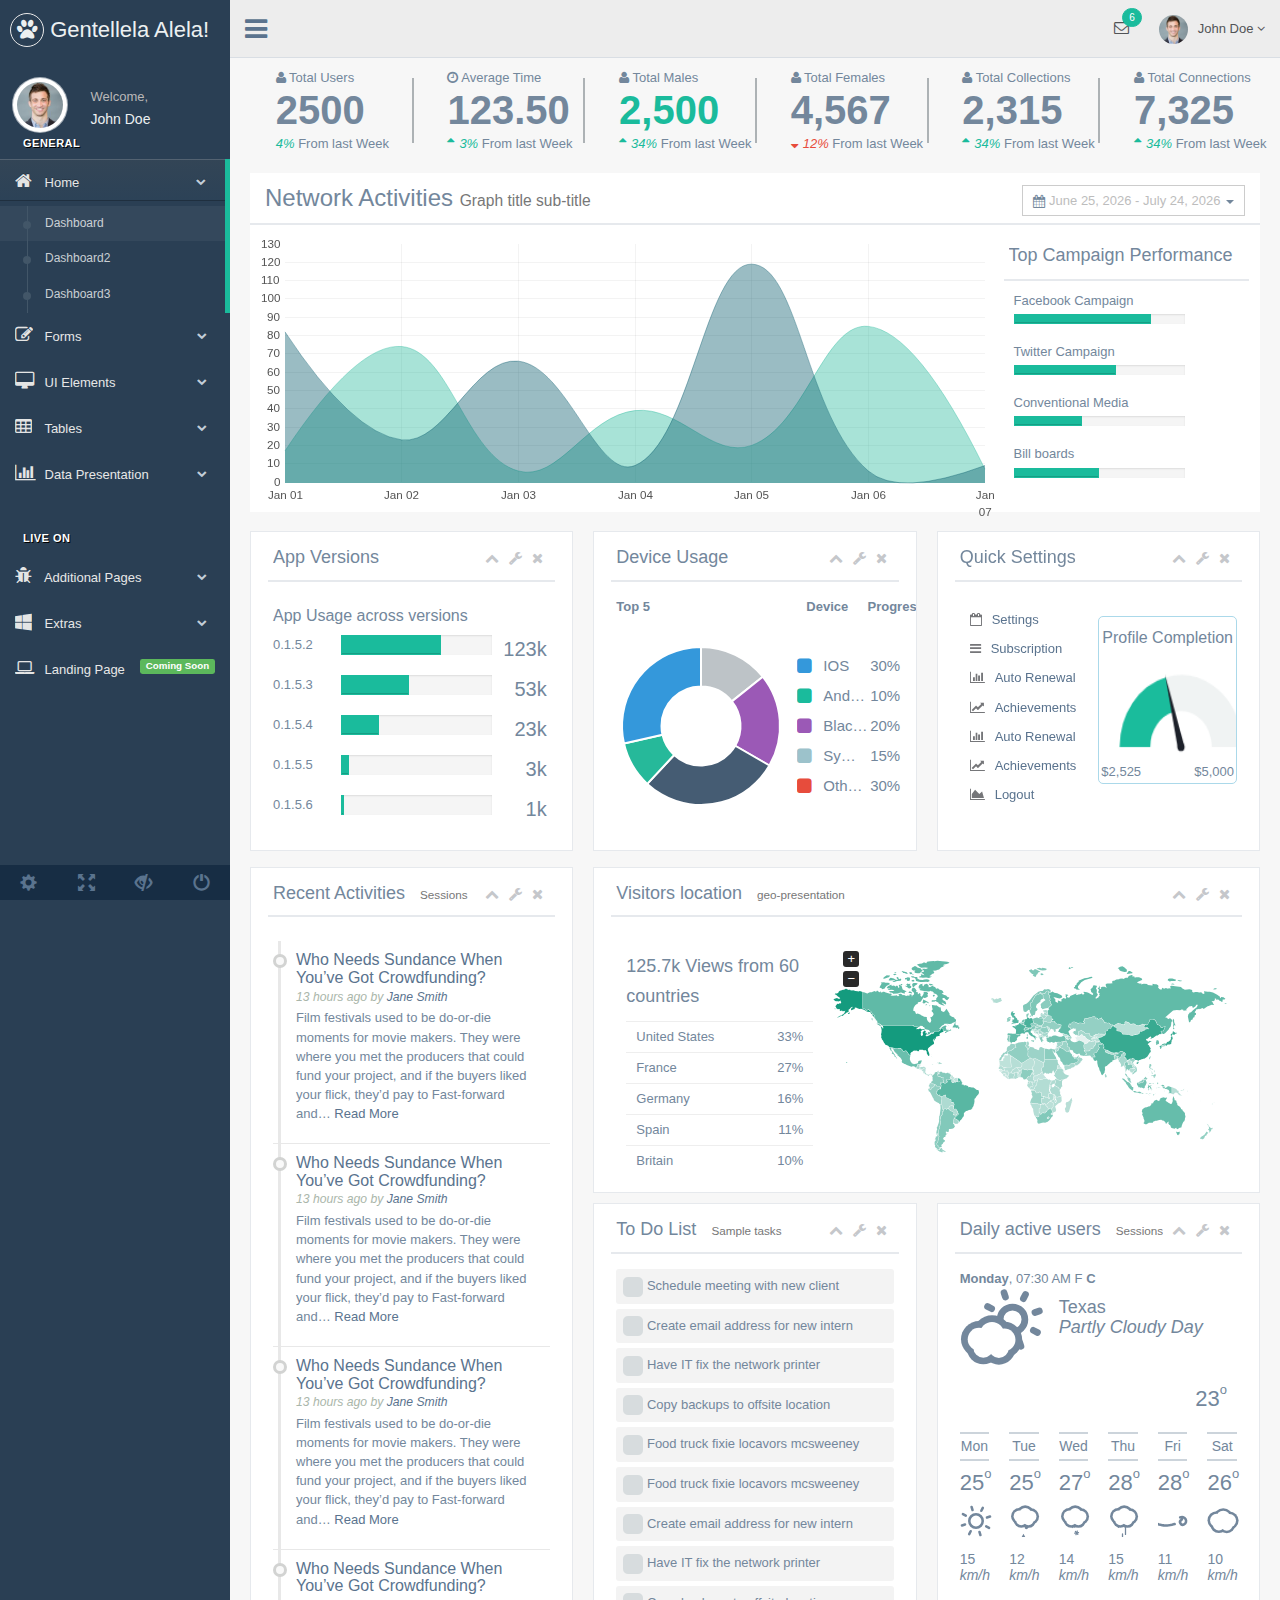
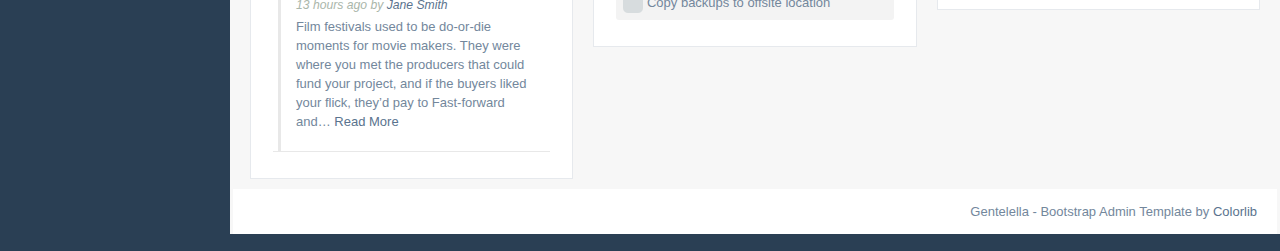
==== template/index.html @ 447e57cd "login" ====
<!DOCTYPE html>
<html lang="en">

<head>
  <meta http-equiv="Content-Type" content="text/html; charset=UTF-8">
  <!-- Meta, title, CSS, favicons, etc. -->
  <meta charset="utf-8">
  <meta http-equiv="X-UA-Compatible" content="IE=edge">
  <meta name="viewport" content="width=device-width, initial-scale=1">

  <title>Gentallela Alela! | </title>

  <!-- Bootstrap core CSS -->

  <link href="css/bootstrap.min.css" rel="stylesheet">

  <link href="fonts/css/font-awesome.min.css" rel="stylesheet">
  <link href="css/animate.min.css" rel="stylesheet">

  <!-- Custom styling plus plugins -->
  <link href="css/custom.css" rel="stylesheet">
  <link rel="stylesheet" type="text/css" href="css/maps/jquery-jvectormap-2.0.3.css" />
  <link href="css/icheck/flat/green.css" rel="stylesheet" />
  <link href="css/floatexamples.css" rel="stylesheet" type="text/css" />

  <script src="js/jquery.min.js"></script>
  <script src="js/nprogress.js"></script>

  <!--[if lt IE 9]>
        <script src="../assets/js/ie8-responsive-file-warning.js"></script>
        <![endif]-->

  <!-- HTML5 shim and Respond.js for IE8 support of HTML5 elements and media queries -->
  <!--[if lt IE 9]>
          <script src="https://oss.maxcdn.com/html5shiv/3.7.2/html5shiv.min.js"></script>
          <script src="https://oss.maxcdn.com/respond/1.4.2/respond.min.js"></script>
        <![endif]-->

</head>


<body class="nav-md">

  <div class="container body">


    <div class="main_container">

      <div class="col-md-3 left_col">
        <div class="left_col scroll-view">

          <div class="navbar nav_title" style="border: 0;">
            <a href="index.html" class="site_title"><i class="fa fa-paw"></i> <span>Gentellela Alela!</span></a>
          </div>
          <div class="clearfix"></div>

          <!-- menu prile quick info -->
          <div class="profile">
            <div class="profile_pic">
              <img src="images/img.jpg" alt="..." class="img-circle profile_img">
            </div>
            <div class="profile_info">
              <span>Welcome,</span>
              <h2>John Doe</h2>
            </div>
          </div>
          <!-- /menu prile quick info -->

          <br />

          <!-- sidebar menu -->
          <div id="sidebar-menu" class="main_menu_side hidden-print main_menu">

            <div class="menu_section">
              <h3>General</h3>
              <ul class="nav side-menu">
                <li><a><i class="fa fa-home"></i> Home <span class="fa fa-chevron-down"></span></a>
                  <ul class="nav child_menu" style="display: none">
                    <li><a href="index.html">Dashboard</a>
                    </li>
                    <li><a href="index2.html">Dashboard2</a>
                    </li>
                    <li><a href="index3.html">Dashboard3</a>
                    </li>
                  </ul>
                </li>
                <li><a><i class="fa fa-edit"></i> Forms <span class="fa fa-chevron-down"></span></a>
                  <ul class="nav child_menu" style="display: none">
                    <li><a href="form.html">General Form</a>
                    </li>
                    <li><a href="form_advanced.html">Advanced Components</a>
                    </li>
                    <li><a href="form_validation.html">Form Validation</a>
                    </li>
                    <li><a href="form_wizards.html">Form Wizard</a>
                    </li>
                    <li><a href="form_upload.html">Form Upload</a>
                    </li>
                    <li><a href="form_buttons.html">Form Buttons</a>
                    </li>
                  </ul>
                </li>
                <li><a><i class="fa fa-desktop"></i> UI Elements <span class="fa fa-chevron-down"></span></a>
                  <ul class="nav child_menu" style="display: none">
                    <li><a href="general_elements.html">General Elements</a>
                    </li>
                    <li><a href="media_gallery.html">Media Gallery</a>
                    </li>
                    <li><a href="typography.html">Typography</a>
                    </li>
                    <li><a href="icons.html">Icons</a>
                    </li>
                    <li><a href="glyphicons.html">Glyphicons</a>
                    </li>
                    <li><a href="widgets.html">Widgets</a>
                    </li>
                    <li><a href="invoice.html">Invoice</a>
                    </li>
                    <li><a href="inbox.html">Inbox</a>
                    </li>
                    <li><a href="calender.html">Calender</a>
                    </li>
                  </ul>
                </li>
                <li><a><i class="fa fa-table"></i> Tables <span class="fa fa-chevron-down"></span></a>
                  <ul class="nav child_menu" style="display: none">
                    <li><a href="tables.html">Tables</a>
                    </li>
                    <li><a href="tables_dynamic.html">Table Dynamic</a>
                    </li>
                  </ul>
                </li>
                <li><a><i class="fa fa-bar-chart-o"></i> Data Presentation <span class="fa fa-chevron-down"></span></a>
                  <ul class="nav child_menu" style="display: none">
                    <li><a href="chartjs.html">Chart JS</a>
                    </li>
                    <li><a href="chartjs2.html">Chart JS2</a>
                    </li>
                    <li><a href="morisjs.html">Moris JS</a>
                    </li>
                    <li><a href="echarts.html">ECharts </a>
                    </li>
                    <li><a href="other_charts.html">Other Charts </a>
                    </li>
                  </ul>
                </li>
              </ul>
            </div>
            <div class="menu_section">
              <h3>Live On</h3>
              <ul class="nav side-menu">
                <li><a><i class="fa fa-bug"></i> Additional Pages <span class="fa fa-chevron-down"></span></a>
                  <ul class="nav child_menu" style="display: none">
                    <li><a href="e_commerce.html">E-commerce</a>
                    </li>
                    <li><a href="projects.html">Projects</a>
                    </li>
                    <li><a href="project_detail.html">Project Detail</a>
                    </li>
                    <li><a href="contacts.html">Contacts</a>
                    </li>
                    <li><a href="profile.html">Profile</a>
                    </li>
                  </ul>
                </li>
                <li><a><i class="fa fa-windows"></i> Extras <span class="fa fa-chevron-down"></span></a>
                  <ul class="nav child_menu" style="display: none">
                    <li><a href="page_404.html">404 Error</a>
                    </li>
                    <li><a href="page_500.html">500 Error</a>
                    </li>
                    <li><a href="plain_page.html">Plain Page</a>
                    </li>
                    <li><a href="login.html">Login Page</a>
                    </li>
                    <li><a href="pricing_tables.html">Pricing Tables</a>
                    </li>

                  </ul>
                </li>
                <li><a><i class="fa fa-laptop"></i> Landing Page <span class="label label-success pull-right">Coming Soon</span></a>
                </li>
              </ul>
            </div>

          </div>
          <!-- /sidebar menu -->

          <!-- /menu footer buttons -->
          <div class="sidebar-footer hidden-small">
            <a data-toggle="tooltip" data-placement="top" title="Settings">
              <span class="glyphicon glyphicon-cog" aria-hidden="true"></span>
            </a>
            <a data-toggle="tooltip" data-placement="top" title="FullScreen">
              <span class="glyphicon glyphicon-fullscreen" aria-hidden="true"></span>
            </a>
            <a data-toggle="tooltip" data-placement="top" title="Lock">
              <span class="glyphicon glyphicon-eye-close" aria-hidden="true"></span>
            </a>
            <a data-toggle="tooltip" data-placement="top" title="Logout">
              <span class="glyphicon glyphicon-off" aria-hidden="true"></span>
            </a>
          </div>
          <!-- /menu footer buttons -->
        </div>
      </div>

      <!-- top navigation -->
      <div class="top_nav">

        <div class="nav_menu">
          <nav class="" role="navigation">
            <div class="nav toggle">
              <a id="menu_toggle"><i class="fa fa-bars"></i></a>
            </div>

            <ul class="nav navbar-nav navbar-right">
              <li class="">
                <a href="javascript:;" class="user-profile dropdown-toggle" data-toggle="dropdown" aria-expanded="false">
                  <img src="images/img.jpg" alt="">John Doe
                  <span class=" fa fa-angle-down"></span>
                </a>
                <ul class="dropdown-menu dropdown-usermenu animated fadeInDown pull-right">
                  <li><a href="javascript:;">  Profile</a>
                  </li>
                  <li>
                    <a href="javascript:;">
                      <span class="badge bg-red pull-right">50%</span>
                      <span>Settings</span>
                    </a>
                  </li>
                  <li>
                    <a href="javascript:;">Help</a>
                  </li>
                  <li><a href="login.html"><i class="fa fa-sign-out pull-right"></i> Log Out</a>
                  </li>
                </ul>
              </li>

              <li role="presentation" class="dropdown">
                <a href="javascript:;" class="dropdown-toggle info-number" data-toggle="dropdown" aria-expanded="false">
                  <i class="fa fa-envelope-o"></i>
                  <span class="badge bg-green">6</span>
                </a>
                <ul id="menu1" class="dropdown-menu list-unstyled msg_list animated fadeInDown" role="menu">
                  <li>
                    <a>
                      <span class="image">
                                        <img src="images/img.jpg" alt="Profile Image" />
                                    </span>
                      <span>
                                        <span>John Smith</span>
                      <span class="time">3 mins ago</span>
                      </span>
                      <span class="message">
                                        Film festivals used to be do-or-die moments for movie makers. They were where...
                                    </span>
                    </a>
                  </li>
                  <li>
                    <a>
                      <span class="image">
                                        <img src="images/img.jpg" alt="Profile Image" />
                                    </span>
                      <span>
                                        <span>John Smith</span>
                      <span class="time">3 mins ago</span>
                      </span>
                      <span class="message">
                                        Film festivals used to be do-or-die moments for movie makers. They were where...
                                    </span>
                    </a>
                  </li>
                  <li>
                    <a>
                      <span class="image">
                                        <img src="images/img.jpg" alt="Profile Image" />
                                    </span>
                      <span>
                                        <span>John Smith</span>
                      <span class="time">3 mins ago</span>
                      </span>
                      <span class="message">
                                        Film festivals used to be do-or-die moments for movie makers. They were where...
                                    </span>
                    </a>
                  </li>
                  <li>
                    <a>
                      <span class="image">
                                        <img src="images/img.jpg" alt="Profile Image" />
                                    </span>
                      <span>
                                        <span>John Smith</span>
                      <span class="time">3 mins ago</span>
                      </span>
                      <span class="message">
                                        Film festivals used to be do-or-die moments for movie makers. They were where...
                                    </span>
                    </a>
                  </li>
                  <li>
                    <div class="text-center">
                      <a href="inbox.html">
                        <strong>See All Alerts</strong>
                        <i class="fa fa-angle-right"></i>
                      </a>
                    </div>
                  </li>
                </ul>
              </li>

            </ul>
          </nav>
        </div>

      </div>
      <!-- /top navigation -->


      <!-- page content -->
      <div class="right_col" role="main">

        <!-- top tiles -->
        <div class="row tile_count">
          <div class="animated flipInY col-md-2 col-sm-4 col-xs-4 tile_stats_count">
            <div class="left"></div>
            <div class="right">
              <span class="count_top"><i class="fa fa-user"></i> Total Users</span>
              <div class="count">2500</div>
              <span class="count_bottom"><i class="green">4% </i> From last Week</span>
            </div>
          </div>
          <div class="animated flipInY col-md-2 col-sm-4 col-xs-4 tile_stats_count">
            <div class="left"></div>
            <div class="right">
              <span class="count_top"><i class="fa fa-clock-o"></i> Average Time</span>
              <div class="count">123.50</div>
              <span class="count_bottom"><i class="green"><i class="fa fa-sort-asc"></i>3% </i> From last Week</span>
            </div>
          </div>
          <div class="animated flipInY col-md-2 col-sm-4 col-xs-4 tile_stats_count">
            <div class="left"></div>
            <div class="right">
              <span class="count_top"><i class="fa fa-user"></i> Total Males</span>
              <div class="count green">2,500</div>
              <span class="count_bottom"><i class="green"><i class="fa fa-sort-asc"></i>34% </i> From last Week</span>
            </div>
          </div>
          <div class="animated flipInY col-md-2 col-sm-4 col-xs-4 tile_stats_count">
            <div class="left"></div>
            <div class="right">
              <span class="count_top"><i class="fa fa-user"></i> Total Females</span>
              <div class="count">4,567</div>
              <span class="count_bottom"><i class="red"><i class="fa fa-sort-desc"></i>12% </i> From last Week</span>
            </div>
          </div>
          <div class="animated flipInY col-md-2 col-sm-4 col-xs-4 tile_stats_count">
            <div class="left"></div>
            <div class="right">
              <span class="count_top"><i class="fa fa-user"></i> Total Collections</span>
              <div class="count">2,315</div>
              <span class="count_bottom"><i class="green"><i class="fa fa-sort-asc"></i>34% </i> From last Week</span>
            </div>
          </div>
          <div class="animated flipInY col-md-2 col-sm-4 col-xs-4 tile_stats_count">
            <div class="left"></div>
            <div class="right">
              <span class="count_top"><i class="fa fa-user"></i> Total Connections</span>
              <div class="count">7,325</div>
              <span class="count_bottom"><i class="green"><i class="fa fa-sort-asc"></i>34% </i> From last Week</span>
            </div>
          </div>

        </div>
        <!-- /top tiles -->

        <div class="row">
          <div class="col-md-12 col-sm-12 col-xs-12">
            <div class="dashboard_graph">

              <div class="row x_title">
                <div class="col-md-6">
                  <h3>Network Activities <small>Graph title sub-title</small></h3>
                </div>
                <div class="col-md-6">
                  <div id="reportrange" class="pull-right" style="background: #fff; cursor: pointer; padding: 5px 10px; border: 1px solid #ccc">
                    <i class="glyphicon glyphicon-calendar fa fa-calendar"></i>
                    <span>December 30, 2014 - January 28, 2015</span> <b class="caret"></b>
                  </div>
                </div>
              </div>

              <div class="col-md-9 col-sm-9 col-xs-12">
                <div id="placeholder33" style="height: 260px; display: none" class="demo-placeholder"></div>
                <div style="width: 100%;">
                  <div id="canvas_dahs" class="demo-placeholder" style="width: 100%; height:270px;"></div>
                </div>
              </div>
              <div class="col-md-3 col-sm-3 col-xs-12 bg-white">
                <div class="x_title">
                  <h2>Top Campaign Performance</h2>
                  <div class="clearfix"></div>
                </div>

                <div class="col-md-12 col-sm-12 col-xs-6">
                  <div>
                    <p>Facebook Campaign</p>
                    <div class="">
                      <div class="progress progress_sm" style="width: 76%;">
                        <div class="progress-bar bg-green" role="progressbar" data-transitiongoal="80"></div>
                      </div>
                    </div>
                  </div>
                  <div>
                    <p>Twitter Campaign</p>
                    <div class="">
                      <div class="progress progress_sm" style="width: 76%;">
                        <div class="progress-bar bg-green" role="progressbar" data-transitiongoal="60"></div>
                      </div>
                    </div>
                  </div>
                </div>
                <div class="col-md-12 col-sm-12 col-xs-6">
                  <div>
                    <p>Conventional Media</p>
                    <div class="">
                      <div class="progress progress_sm" style="width: 76%;">
                        <div class="progress-bar bg-green" role="progressbar" data-transitiongoal="40"></div>
                      </div>
                    </div>
                  </div>
                  <div>
                    <p>Bill boards</p>
                    <div class="">
                      <div class="progress progress_sm" style="width: 76%;">
                        <div class="progress-bar bg-green" role="progressbar" data-transitiongoal="50"></div>
                      </div>
                    </div>
                  </div>
                </div>

              </div>

              <div class="clearfix"></div>
            </div>
          </div>

        </div>
        <br />

        <div class="row">


          <div class="col-md-4 col-sm-4 col-xs-12">
            <div class="x_panel tile fixed_height_320">
              <div class="x_title">
                <h2>App Versions</h2>
                <ul class="nav navbar-right panel_toolbox">
                  <li><a class="collapse-link"><i class="fa fa-chevron-up"></i></a>
                  </li>
                  <li class="dropdown">
                    <a href="#" class="dropdown-toggle" data-toggle="dropdown" role="button" aria-expanded="false"><i class="fa fa-wrench"></i></a>
                    <ul class="dropdown-menu" role="menu">
                      <li><a href="#">Settings 1</a>
                      </li>
                      <li><a href="#">Settings 2</a>
                      </li>
                    </ul>
                  </li>
                  <li><a class="close-link"><i class="fa fa-close"></i></a>
                  </li>
                </ul>
                <div class="clearfix"></div>
              </div>
              <div class="x_content">
                <h4>App Usage across versions</h4>
                <div class="widget_summary">
                  <div class="w_left w_25">
                    <span>0.1.5.2</span>
                  </div>
                  <div class="w_center w_55">
                    <div class="progress">
                      <div class="progress-bar bg-green" role="progressbar" aria-valuenow="60" aria-valuemin="0" aria-valuemax="100" style="width: 66%;">
                        <span class="sr-only">60% Complete</span>
                      </div>
                    </div>
                  </div>
                  <div class="w_right w_20">
                    <span>123k</span>
                  </div>
                  <div class="clearfix"></div>
                </div>

                <div class="widget_summary">
                  <div class="w_left w_25">
                    <span>0.1.5.3</span>
                  </div>
                  <div class="w_center w_55">
                    <div class="progress">
                      <div class="progress-bar bg-green" role="progressbar" aria-valuenow="60" aria-valuemin="0" aria-valuemax="100" style="width: 45%;">
                        <span class="sr-only">60% Complete</span>
                      </div>
                    </div>
                  </div>
                  <div class="w_right w_20">
                    <span>53k</span>
                  </div>
                  <div class="clearfix"></div>
                </div>
                <div class="widget_summary">
                  <div class="w_left w_25">
                    <span>0.1.5.4</span>
                  </div>
                  <div class="w_center w_55">
                    <div class="progress">
                      <div class="progress-bar bg-green" role="progressbar" aria-valuenow="60" aria-valuemin="0" aria-valuemax="100" style="width: 25%;">
                        <span class="sr-only">60% Complete</span>
                      </div>
                    </div>
                  </div>
                  <div class="w_right w_20">
                    <span>23k</span>
                  </div>
                  <div class="clearfix"></div>
                </div>
                <div class="widget_summary">
                  <div class="w_left w_25">
                    <span>0.1.5.5</span>
                  </div>
                  <div class="w_center w_55">
                    <div class="progress">
                      <div class="progress-bar bg-green" role="progressbar" aria-valuenow="60" aria-valuemin="0" aria-valuemax="100" style="width: 5%;">
                        <span class="sr-only">60% Complete</span>
                      </div>
                    </div>
                  </div>
                  <div class="w_right w_20">
                    <span>3k</span>
                  </div>
                  <div class="clearfix"></div>
                </div>
                <div class="widget_summary">
                  <div class="w_left w_25">
                    <span>0.1.5.6</span>
                  </div>
                  <div class="w_center w_55">
                    <div class="progress">
                      <div class="progress-bar bg-green" role="progressbar" aria-valuenow="60" aria-valuemin="0" aria-valuemax="100" style="width: 2%;">
                        <span class="sr-only">60% Complete</span>
                      </div>
                    </div>
                  </div>
                  <div class="w_right w_20">
                    <span>1k</span>
                  </div>
                  <div class="clearfix"></div>
                </div>

              </div>
            </div>
          </div>

          <div class="col-md-4 col-sm-4 col-xs-12">
            <div class="x_panel tile fixed_height_320 overflow_hidden">
              <div class="x_title">
                <h2>Device Usage</h2>
                <ul class="nav navbar-right panel_toolbox">
                  <li><a class="collapse-link"><i class="fa fa-chevron-up"></i></a>
                  </li>
                  <li class="dropdown">
                    <a href="#" class="dropdown-toggle" data-toggle="dropdown" role="button" aria-expanded="false"><i class="fa fa-wrench"></i></a>
                    <ul class="dropdown-menu" role="menu">
                      <li><a href="#">Settings 1</a>
                      </li>
                      <li><a href="#">Settings 2</a>
                      </li>
                    </ul>
                  </li>
                  <li><a class="close-link"><i class="fa fa-close"></i></a>
                  </li>
                </ul>
                <div class="clearfix"></div>
              </div>
              <div class="x_content">

                <table class="" style="width:100%">
                  <tr>
                    <th style="width:37%;">
                      <p>Top 5</p>
                    </th>
                    <th>
                      <div class="col-lg-7 col-md-7 col-sm-7 col-xs-7">
                        <p class="">Device</p>
                      </div>
                      <div class="col-lg-5 col-md-5 col-sm-5 col-xs-5">
                        <p class="">Progress</p>
                      </div>
                    </th>
                  </tr>
                  <tr>
                    <td>
                      <canvas id="canvas1" height="140" width="140" style="margin: 15px 10px 10px 0"></canvas>
                    </td>
                    <td>
                      <table class="tile_info">
                        <tr>
                          <td>
                            <p><i class="fa fa-square blue"></i>IOS </p>
                          </td>
                          <td>30%</td>
                        </tr>
                        <tr>
                          <td>
                            <p><i class="fa fa-square green"></i>Android </p>
                          </td>
                          <td>10%</td>
                        </tr>
                        <tr>
                          <td>
                            <p><i class="fa fa-square purple"></i>Blackberry </p>
                          </td>
                          <td>20%</td>
                        </tr>
                        <tr>
                          <td>
                            <p><i class="fa fa-square aero"></i>Symbian </p>
                          </td>
                          <td>15%</td>
                        </tr>
                        <tr>
                          <td>
                            <p><i class="fa fa-square red"></i>Others </p>
                          </td>
                          <td>30%</td>
                        </tr>
                      </table>
                    </td>
                  </tr>
                </table>
              </div>
            </div>
          </div>


          <div class="col-md-4 col-sm-4 col-xs-12">
            <div class="x_panel tile fixed_height_320">
              <div class="x_title">
                <h2>Quick Settings</h2>
                <ul class="nav navbar-right panel_toolbox">
                  <li><a class="collapse-link"><i class="fa fa-chevron-up"></i></a>
                  </li>
                  <li class="dropdown">
                    <a href="#" class="dropdown-toggle" data-toggle="dropdown" role="button" aria-expanded="false"><i class="fa fa-wrench"></i></a>
                    <ul class="dropdown-menu" role="menu">
                      <li><a href="#">Settings 1</a>
                      </li>
                      <li><a href="#">Settings 2</a>
                      </li>
                    </ul>
                  </li>
                  <li><a class="close-link"><i class="fa fa-close"></i></a>
                  </li>
                </ul>
                <div class="clearfix"></div>
              </div>
              <div class="x_content">
                <div class="dashboard-widget-content">
                  <ul class="quick-list">
                    <li><i class="fa fa-calendar-o"></i><a href="#">Settings</a>
                    </li>
                    <li><i class="fa fa-bars"></i><a href="#">Subscription</a>
                    </li>
                    <li><i class="fa fa-bar-chart"></i><a href="#">Auto Renewal</a> </li>
                    <li><i class="fa fa-line-chart"></i><a href="#">Achievements</a>
                    </li>
                    <li><i class="fa fa-bar-chart"></i><a href="#">Auto Renewal</a> </li>
                    <li><i class="fa fa-line-chart"></i><a href="#">Achievements</a>
                    </li>
                    <li><i class="fa fa-area-chart"></i><a href="#">Logout</a>
                    </li>
                  </ul>

                  <div class="sidebar-widget">
                    <h4>Profile Completion</h4>
                    <canvas width="150" height="80" id="foo" class="" style="width: 160px; height: 100px;"></canvas>
                    <div class="goal-wrapper">
                      <span class="gauge-value pull-left">$</span>
                      <span id="gauge-text" class="gauge-value pull-left">3,200</span>
                      <span id="goal-text" class="goal-value pull-right">$5,000</span>
                    </div>
                  </div>
                </div>
              </div>
            </div>
          </div>

        </div>


        <div class="row">
          <div class="col-md-4 col-sm-4 col-xs-12">
            <div class="x_panel">
              <div class="x_title">
                <h2>Recent Activities <small>Sessions</small></h2>
                <ul class="nav navbar-right panel_toolbox">
                  <li><a class="collapse-link"><i class="fa fa-chevron-up"></i></a>
                  </li>
                  <li class="dropdown">
                    <a href="#" class="dropdown-toggle" data-toggle="dropdown" role="button" aria-expanded="false"><i class="fa fa-wrench"></i></a>
                    <ul class="dropdown-menu" role="menu">
                      <li><a href="#">Settings 1</a>
                      </li>
                      <li><a href="#">Settings 2</a>
                      </li>
                    </ul>
                  </li>
                  <li><a class="close-link"><i class="fa fa-close"></i></a>
                  </li>
                </ul>
                <div class="clearfix"></div>
              </div>
              <div class="x_content">
                <div class="dashboard-widget-content">

                  <ul class="list-unstyled timeline widget">
                    <li>
                      <div class="block">
                        <div class="block_content">
                          <h2 class="title">
                                            <a>Who Needs Sundance When You’ve Got&nbsp;Crowdfunding?</a>
                                        </h2>
                          <div class="byline">
                            <span>13 hours ago</span> by <a>Jane Smith</a>
                          </div>
                          <p class="excerpt">Film festivals used to be do-or-die moments for movie makers. They were where you met the producers that could fund your project, and if the buyers liked your flick, they’d pay to Fast-forward and… <a>Read&nbsp;More</a>
                          </p>
                        </div>
                      </div>
                    </li>
                    <li>
                      <div class="block">
                        <div class="block_content">
                          <h2 class="title">
                                            <a>Who Needs Sundance When You’ve Got&nbsp;Crowdfunding?</a>
                                        </h2>
                          <div class="byline">
                            <span>13 hours ago</span> by <a>Jane Smith</a>
                          </div>
                          <p class="excerpt">Film festivals used to be do-or-die moments for movie makers. They were where you met the producers that could fund your project, and if the buyers liked your flick, they’d pay to Fast-forward and… <a>Read&nbsp;More</a>
                          </p>
                        </div>
                      </div>
                    </li>
                    <li>
                      <div class="block">
                        <div class="block_content">
                          <h2 class="title">
                                            <a>Who Needs Sundance When You’ve Got&nbsp;Crowdfunding?</a>
                                        </h2>
                          <div class="byline">
                            <span>13 hours ago</span> by <a>Jane Smith</a>
                          </div>
                          <p class="excerpt">Film festivals used to be do-or-die moments for movie makers. They were where you met the producers that could fund your project, and if the buyers liked your flick, they’d pay to Fast-forward and… <a>Read&nbsp;More</a>
                          </p>
                        </div>
                      </div>
                    </li>
                    <li>
                      <div class="block">
                        <div class="block_content">
                          <h2 class="title">
                                            <a>Who Needs Sundance When You’ve Got&nbsp;Crowdfunding?</a>
                                        </h2>
                          <div class="byline">
                            <span>13 hours ago</span> by <a>Jane Smith</a>
                          </div>
                          <p class="excerpt">Film festivals used to be do-or-die moments for movie makers. They were where you met the producers that could fund your project, and if the buyers liked your flick, they’d pay to Fast-forward and… <a>Read&nbsp;More</a>
                          </p>
                        </div>
                      </div>
                    </li>
                  </ul>
                </div>
              </div>
            </div>
          </div>


          <div class="col-md-8 col-sm-8 col-xs-12">



            <div class="row">

              <div class="col-md-12 col-sm-12 col-xs-12">
                <div class="x_panel">
                  <div class="x_title">
                    <h2>Visitors location <small>geo-presentation</small></h2>
                    <ul class="nav navbar-right panel_toolbox">
                      <li><a class="collapse-link"><i class="fa fa-chevron-up"></i></a>
                      </li>
                      <li class="dropdown">
                        <a href="#" class="dropdown-toggle" data-toggle="dropdown" role="button" aria-expanded="false"><i class="fa fa-wrench"></i></a>
                        <ul class="dropdown-menu" role="menu">
                          <li><a href="#">Settings 1</a>
                          </li>
                          <li><a href="#">Settings 2</a>
                          </li>
                        </ul>
                      </li>
                      <li><a class="close-link"><i class="fa fa-close"></i></a>
                      </li>
                    </ul>
                    <div class="clearfix"></div>
                  </div>
                  <div class="x_content">
                    <div class="dashboard-widget-content">
                      <div class="col-md-4 hidden-small">
                        <h2 class="line_30">125.7k Views from 60 countries</h2>

                        <table class="countries_list">
                          <tbody>
                            <tr>
                              <td>United States</td>
                              <td class="fs15 fw700 text-right">33%</td>
                            </tr>
                            <tr>
                              <td>France</td>
                              <td class="fs15 fw700 text-right">27%</td>
                            </tr>
                            <tr>
                              <td>Germany</td>
                              <td class="fs15 fw700 text-right">16%</td>
                            </tr>
                            <tr>
                              <td>Spain</td>
                              <td class="fs15 fw700 text-right">11%</td>
                            </tr>
                            <tr>
                              <td>Britain</td>
                              <td class="fs15 fw700 text-right">10%</td>
                            </tr>
                          </tbody>
                        </table>
                      </div>
                      <div id="world-map-gdp" class="col-md-8 col-sm-12 col-xs-12" style="height:230px;"></div>
                    </div>
                  </div>
                </div>
              </div>

            </div>
            <div class="row">


              <!-- Start to do list -->
              <div class="col-md-6 col-sm-6 col-xs-12">
                <div class="x_panel">
                  <div class="x_title">
                    <h2>To Do List <small>Sample tasks</small></h2>
                    <ul class="nav navbar-right panel_toolbox">
                      <li><a class="collapse-link"><i class="fa fa-chevron-up"></i></a>
                      </li>
                      <li class="dropdown">
                        <a href="#" class="dropdown-toggle" data-toggle="dropdown" role="button" aria-expanded="false"><i class="fa fa-wrench"></i></a>
                        <ul class="dropdown-menu" role="menu">
                          <li><a href="#">Settings 1</a>
                          </li>
                          <li><a href="#">Settings 2</a>
                          </li>
                        </ul>
                      </li>
                      <li><a class="close-link"><i class="fa fa-close"></i></a>
                      </li>
                    </ul>
                    <div class="clearfix"></div>
                  </div>
                  <div class="x_content">

                    <div class="">
                      <ul class="to_do">
                        <li>
                          <p>
                            <input type="checkbox" class="flat"> Schedule meeting with new client </p>
                        </li>
                        <li>
                          <p>
                            <input type="checkbox" class="flat"> Create email address for new intern</p>
                        </li>
                        <li>
                          <p>
                            <input type="checkbox" class="flat"> Have IT fix the network printer</p>
                        </li>
                        <li>
                          <p>
                            <input type="checkbox" class="flat"> Copy backups to offsite location</p>
                        </li>
                        <li>
                          <p>
                            <input type="checkbox" class="flat"> Food truck fixie locavors mcsweeney</p>
                        </li>
                        <li>
                          <p>
                            <input type="checkbox" class="flat"> Food truck fixie locavors mcsweeney</p>
                        </li>
                        <li>
                          <p>
                            <input type="checkbox" class="flat"> Create email address for new intern</p>
                        </li>
                        <li>
                          <p>
                            <input type="checkbox" class="flat"> Have IT fix the network printer</p>
                        </li>
                        <li>
                          <p>
                            <input type="checkbox" class="flat"> Copy backups to offsite location</p>
                        </li>
                      </ul>
                    </div>
                  </div>
                </div>
              </div>
              <!-- End to do list -->


              <!-- start of weather widget -->
              <div class="col-md-6 col-sm-6 col-xs-12">
                <div class="x_panel">
                  <div class="x_title">
                    <h2>Daily active users <small>Sessions</small></h2>
                    <ul class="nav navbar-right panel_toolbox">
                      <li><a class="collapse-link"><i class="fa fa-chevron-up"></i></a>
                      </li>
                      <li class="dropdown">
                        <a href="#" class="dropdown-toggle" data-toggle="dropdown" role="button" aria-expanded="false"><i class="fa fa-wrench"></i></a>
                        <ul class="dropdown-menu" role="menu">
                          <li><a href="#">Settings 1</a>
                          </li>
                          <li><a href="#">Settings 2</a>
                          </li>
                        </ul>
                      </li>
                      <li><a class="close-link"><i class="fa fa-close"></i></a>
                      </li>
                    </ul>
                    <div class="clearfix"></div>
                  </div>
                  <div class="x_content">
                    <div class="row">
                      <div class="col-sm-12">
                        <div class="temperature"><b>Monday</b>, 07:30 AM
                          <span>F</span>
                          <span><b>C</b>
                                        </span>
                        </div>
                      </div>
                    </div>
                    <div class="row">
                      <div class="col-sm-4">
                        <div class="weather-icon">
                          <span>
                                            <canvas height="84" width="84" id="partly-cloudy-day"></canvas>
                                        </span>

                        </div>
                      </div>
                      <div class="col-sm-8">
                        <div class="weather-text">
                          <h2>Texas
                                            <br><i>Partly Cloudy Day</i>
                                        </h2>
                        </div>
                      </div>
                    </div>
                    <div class="col-sm-12">
                      <div class="weather-text pull-right">
                        <h3 class="degrees">23</h3>
                      </div>
                    </div>
                    <div class="clearfix"></div>


                    <div class="row weather-days">
                      <div class="col-sm-2">
                        <div class="daily-weather">
                          <h2 class="day">Mon</h2>
                          <h3 class="degrees">25</h3>
                          <span>
                                                <canvas id="clear-day" width="32" height="32">
                                                </canvas>

                                        </span>
                          <h5>15
                                            <i>km/h</i>
                                        </h5>
                        </div>
                      </div>
                      <div class="col-sm-2">
                        <div class="daily-weather">
                          <h2 class="day">Tue</h2>
                          <h3 class="degrees">25</h3>
                          <canvas height="32" width="32" id="rain"></canvas>
                          <h5>12
                                            <i>km/h</i>
                                        </h5>
                        </div>
                      </div>
                      <div class="col-sm-2">
                        <div class="daily-weather">
                          <h2 class="day">Wed</h2>
                          <h3 class="degrees">27</h3>
                          <canvas height="32" width="32" id="snow"></canvas>
                          <h5>14
                                            <i>km/h</i>
                                        </h5>
                        </div>
                      </div>
                      <div class="col-sm-2">
                        <div class="daily-weather">
                          <h2 class="day">Thu</h2>
                          <h3 class="degrees">28</h3>
                          <canvas height="32" width="32" id="sleet"></canvas>
                          <h5>15
                                            <i>km/h</i>
                                        </h5>
                        </div>
                      </div>
                      <div class="col-sm-2">
                        <div class="daily-weather">
                          <h2 class="day">Fri</h2>
                          <h3 class="degrees">28</h3>
                          <canvas height="32" width="32" id="wind"></canvas>
                          <h5>11
                                            <i>km/h</i>
                                        </h5>
                        </div>
                      </div>
                      <div class="col-sm-2">
                        <div class="daily-weather">
                          <h2 class="day">Sat</h2>
                          <h3 class="degrees">26</h3>
                          <canvas height="32" width="32" id="cloudy"></canvas>
                          <h5>10
                                            <i>km/h</i>
                                        </h5>
                        </div>
                      </div>
                      <div class="clearfix"></div>
                    </div>
                  </div>
                </div>

              </div>
              <!-- end of weather widget -->
            </div>









          </div>

        </div>

        <!-- footer content -->

        <footer>
          <div class="copyright-info">
            <p class="pull-right">Gentelella - Bootstrap Admin Template by <a href="https://colorlib.com">Colorlib</a>  
            </p>
          </div>
          <div class="clearfix"></div>
        </footer>
        <!-- /footer content -->
      </div>
      <!-- /page content -->

    </div>

  </div>

  <div id="custom_notifications" class="custom-notifications dsp_none">
    <ul class="list-unstyled notifications clearfix" data-tabbed_notifications="notif-group">
    </ul>
    <div class="clearfix"></div>
    <div id="notif-group" class="tabbed_notifications"></div>
  </div>

  <script src="js/bootstrap.min.js"></script>

  <!-- gauge js -->
  <script type="text/javascript" src="js/gauge/gauge.min.js"></script>
  <script type="text/javascript" src="js/gauge/gauge_demo.js"></script>
  <!-- bootstrap progress js -->
  <script src="js/progressbar/bootstrap-progressbar.min.js"></script>
  <script src="js/nicescroll/jquery.nicescroll.min.js"></script>
  <!-- icheck -->
  <script src="js/icheck/icheck.min.js"></script>
  <!-- daterangepicker -->
  <script type="text/javascript" src="js/moment/moment.min.js"></script>
  <script type="text/javascript" src="js/datepicker/daterangepicker.js"></script>
  <!-- chart js -->
  <script src="js/chartjs/chart.min.js"></script>

  <script src="js/custom.js"></script>

  <!-- flot js -->
  <!--[if lte IE 8]><script type="text/javascript" src="js/excanvas.min.js"></script><![endif]-->
  <script type="text/javascript" src="js/flot/jquery.flot.js"></script>
  <script type="text/javascript" src="js/flot/jquery.flot.pie.js"></script>
  <script type="text/javascript" src="js/flot/jquery.flot.orderBars.js"></script>
  <script type="text/javascript" src="js/flot/jquery.flot.time.min.js"></script>
  <script type="text/javascript" src="js/flot/date.js"></script>
  <script type="text/javascript" src="js/flot/jquery.flot.spline.js"></script>
  <script type="text/javascript" src="js/flot/jquery.flot.stack.js"></script>
  <script type="text/javascript" src="js/flot/curvedLines.js"></script>
  <script type="text/javascript" src="js/flot/jquery.flot.resize.js"></script>
  <script>
    $(document).ready(function() {
      // [17, 74, 6, 39, 20, 85, 7]
      //[82, 23, 66, 9, 99, 6, 2]
      var data1 = [
        [gd(2012, 1, 1), 17],
        [gd(2012, 1, 2), 74],
        [gd(2012, 1, 3), 6],
        [gd(2012, 1, 4), 39],
        [gd(2012, 1, 5), 20],
        [gd(2012, 1, 6), 85],
        [gd(2012, 1, 7), 7]
      ];

      var data2 = [
        [gd(2012, 1, 1), 82],
        [gd(2012, 1, 2), 23],
        [gd(2012, 1, 3), 66],
        [gd(2012, 1, 4), 9],
        [gd(2012, 1, 5), 119],
        [gd(2012, 1, 6), 6],
        [gd(2012, 1, 7), 9]
      ];
      $("#canvas_dahs").length && $.plot($("#canvas_dahs"), [
        data1, data2
      ], {
        series: {
          lines: {
            show: false,
            fill: true
          },
          splines: {
            show: true,
            tension: 0.4,
            lineWidth: 1,
            fill: 0.4
          },
          points: {
            radius: 0,
            show: true
          },
          shadowSize: 2
        },
        grid: {
          verticalLines: true,
          hoverable: true,
          clickable: true,
          tickColor: "#d5d5d5",
          borderWidth: 1,
          color: '#fff'
        },
        colors: ["rgba(38, 185, 154, 0.38)", "rgba(3, 88, 106, 0.38)"],
        xaxis: {
          tickColor: "rgba(51, 51, 51, 0.06)",
          mode: "time",
          tickSize: [1, "day"],
          //tickLength: 10,
          axisLabel: "Date",
          axisLabelUseCanvas: true,
          axisLabelFontSizePixels: 12,
          axisLabelFontFamily: 'Verdana, Arial',
          axisLabelPadding: 10
            //mode: "time", timeformat: "%m/%d/%y", minTickSize: [1, "day"]
        },
        yaxis: {
          ticks: 8,
          tickColor: "rgba(51, 51, 51, 0.06)",
        },
        tooltip: false
      });

      function gd(year, month, day) {
        return new Date(year, month - 1, day).getTime();
      }
    });
  </script>

  <!-- worldmap -->
  <script type="text/javascript" src="js/maps/jquery-jvectormap-2.0.3.min.js"></script>
  <script type="text/javascript" src="js/maps/gdp-data.js"></script>
  <script type="text/javascript" src="js/maps/jquery-jvectormap-world-mill-en.js"></script>
  <script type="text/javascript" src="js/maps/jquery-jvectormap-us-aea-en.js"></script>
  <!-- pace -->
  <script src="js/pace/pace.min.js"></script>
  <script>
    $(function() {
      $('#world-map-gdp').vectorMap({
        map: 'world_mill_en',
        backgroundColor: 'transparent',
        zoomOnScroll: false,
        series: {
          regions: [{
            values: gdpData,
            scale: ['#E6F2F0', '#149B7E'],
            normalizeFunction: 'polynomial'
          }]
        },
        onRegionTipShow: function(e, el, code) {
          el.html(el.html() + ' (GDP - ' + gdpData[code] + ')');
        }
      });
    });
  </script>
  <!-- skycons -->
  <script src="js/skycons/skycons.min.js"></script>
  <script>
    var icons = new Skycons({
        "color": "#73879C"
      }),
      list = [
        "clear-day", "clear-night", "partly-cloudy-day",
        "partly-cloudy-night", "cloudy", "rain", "sleet", "snow", "wind",
        "fog"
      ],
      i;

    for (i = list.length; i--;)
      icons.set(list[i], list[i]);

    icons.play();
  </script>

  <!-- dashbord linegraph -->
  <script>
    Chart.defaults.global.legend = {
      enabled: false
    };

    var data = {
      labels: [
        "Symbian",
        "Blackberry",
        "Other",
        "Android",
        "IOS"
      ],
      datasets: [{
        data: [15, 20, 30, 10, 30],
        backgroundColor: [
          "#BDC3C7",
          "#9B59B6",
          "#455C73",
          "#26B99A",
          "#3498DB"
        ],
        hoverBackgroundColor: [
          "#CFD4D8",
          "#B370CF",
          "#34495E",
          "#36CAAB",
          "#49A9EA"
        ]

      }]
    };

    var canvasDoughnut = new Chart(document.getElementById("canvas1"), {
      type: 'doughnut',
      tooltipFillColor: "rgba(51, 51, 51, 0.55)",
      data: data
    });
  </script>
  <!-- /dashbord linegraph -->
  <!-- datepicker -->
  <script type="text/javascript">
    $(document).ready(function() {

      var cb = function(start, end, label) {
        console.log(start.toISOString(), end.toISOString(), label);
        $('#reportrange span').html(start.format('MMMM D, YYYY') + ' - ' + end.format('MMMM D, YYYY'));
        //alert("Callback has fired: [" + start.format('MMMM D, YYYY') + " to " + end.format('MMMM D, YYYY') + ", label = " + label + "]");
      }

      var optionSet1 = {
        startDate: moment().subtract(29, 'days'),
        endDate: moment(),
        minDate: '01/01/2012',
        maxDate: '12/31/2015',
        dateLimit: {
          days: 60
        },
        showDropdowns: true,
        showWeekNumbers: true,
        timePicker: false,
        timePickerIncrement: 1,
        timePicker12Hour: true,
        ranges: {
          'Today': [moment(), moment()],
          'Yesterday': [moment().subtract(1, 'days'), moment().subtract(1, 'days')],
          'Last 7 Days': [moment().subtract(6, 'days'), moment()],
          'Last 30 Days': [moment().subtract(29, 'days'), moment()],
          'This Month': [moment().startOf('month'), moment().endOf('month')],
          'Last Month': [moment().subtract(1, 'month').startOf('month'), moment().subtract(1, 'month').endOf('month')]
        },
        opens: 'left',
        buttonClasses: ['btn btn-default'],
        applyClass: 'btn-small btn-primary',
        cancelClass: 'btn-small',
        format: 'MM/DD/YYYY',
        separator: ' to ',
        locale: {
          applyLabel: 'Submit',
          cancelLabel: 'Clear',
          fromLabel: 'From',
          toLabel: 'To',
          customRangeLabel: 'Custom',
          daysOfWeek: ['Su', 'Mo', 'Tu', 'We', 'Th', 'Fr', 'Sa'],
          monthNames: ['January', 'February', 'March', 'April', 'May', 'June', 'July', 'August', 'September', 'October', 'November', 'December'],
          firstDay: 1
        }
      };
      $('#reportrange span').html(moment().subtract(29, 'days').format('MMMM D, YYYY') + ' - ' + moment().format('MMMM D, YYYY'));
      $('#reportrange').daterangepicker(optionSet1, cb);
      $('#reportrange').on('show.daterangepicker', function() {
        console.log("show event fired");
      });
      $('#reportrange').on('hide.daterangepicker', function() {
        console.log("hide event fired");
      });
      $('#reportrange').on('apply.daterangepicker', function(ev, picker) {
        console.log("apply event fired, start/end dates are " + picker.startDate.format('MMMM D, YYYY') + " to " + picker.endDate.format('MMMM D, YYYY'));
      });
      $('#reportrange').on('cancel.daterangepicker', function(ev, picker) {
        console.log("cancel event fired");
      });
      $('#options1').click(function() {
        $('#reportrange').data('daterangepicker').setOptions(optionSet1, cb);
      });
      $('#options2').click(function() {
        $('#reportrange').data('daterangepicker').setOptions(optionSet2, cb);
      });
      $('#destroy').click(function() {
        $('#reportrange').data('daterangepicker').remove();
      });
    });
  </script>
  <script>
    NProgress.done();
  </script>
  <!-- /datepicker -->
  <!-- /footer content -->
</body>

</html>
---- template/css/custom.css ----
body.nav-sm .container.body .left_col {
    width: 70px;
    padding: 0;
    position: fixed;
    height: 100%;
    z-index: 200;
}

body.nav-sm .container.body .right_col {
    padding: 10px 20px;
    margin-left: 70px;
    z-index: 2;
}
body.nav-sm .navbar.nav_title {
    width: 70px;
}

body.nav-sm .navbar.nav_title a span {
    display: none;
}

body.nav-sm .navbar.nav_title a i {
    font-size: 27px;
    margin: 13px 0 0 3px;
}

.site_title i {
    border: 1px solid #EAEAEA;
    padding: 5px 6px;
    border-radius: 50%;
}

body.nav-sm .main_container .top_nav {
    padding: 0 !important;
    display: block;
    margin-left: 70px;
    z-index: 2;
}

body.nav-sm .nav.side-menu li a {
    text-align: center !important;
    font-weight: 400;
    font-size: 10px;
    padding: 10px 5px;
}

body.nav-sm .nav.side-menu li.active-sm {
    border-right: 5px solid #1ABB9C;
}

body.nav-sm > .nav.side-menu > li.active-sm > a {
    color: #1ABB9C !important;
}

body.nav-sm .nav.side-menu li a i.toggle-up {
    display: none !important;
}

body.nav-sm .nav.side-menu li a i {
    font-size: 25px !important;
    text-align: center;
    width: 100% !important;
    margin-bottom: 5px;
}

body.nav-sm ul.nav.child_menu {
    left: 100%;
    position: absolute;
    top: 0;
    padding: 10px;
    width: 210px;
    z-index: 4000;
    background: #3E5367;
    display: none;
}

body.nav-sm ul.nav.child_menu li {
    padding-left: 0;
}

body.nav-sm ul.nav.child_menu li a {
    text-align: left !important;
}

body.nav-sm .profile {
    display: none;
}

.menu_section {
    margin-bottom: 35px;
}

.menu_section h3 {
    padding-left: 23px;
    color: #fff;
    text-transform: uppercase;
    letter-spacing: .5px;
    font-weight: bold;
    font-size: 11px;
    margin-bottom: 0;
    margin-top: 0;
    text-shadow: 1px 1px #000;
}

.menu_section >ul {
    margin-top: 10px;
}

.profile_pic {
    width: 35%;
    float: left;
}

.img-circle.profile_img {
    width: 70%;
    background: #fff;
    margin-left: 15%;
    z-index: 1000;
    position: inherit;
    margin-top: 20px;
    border: 1px solid rgba(52, 73, 94, 0.44);
    padding: 4px;
}

.profile_info {
    padding: 25px 10px 10px;
    width: 65%;
    float: left;
}

.profile_info span {
    font-size: 13px;
    line-height: 30px;
    color: #BAB8B8;
}

.profile_info h2 {
    font-size: 14px;
    color: #ECF0F1;
    margin: 0;
    font-weight: 300;
}

.profile.img_2 {
    text-align: center;
}

.profile.img_2 .profile_pic {
    width: 100%;
}

.profile.img_2 .profile_pic .img-circle.profile_img {
    width: 50%;
    margin: 10px 0 0;
}

.profile.img_2 .profile_info {
    padding: 15px 10px 0;
    width: 100%;
    margin-bottom: 10px;
    float: left;
}

#sidebar-menu span.fa {
    float: right;
    text-align: center;
    margin-top: 5px;
    font-size: 10px !important;
    min-width: inherit;
    color: #C4CFDA;
}

.active a span.fa {
    text-align: right !important;
    margin-right: 4px;
}

body.nav-sm .menu_section {
    margin: 0;
}

body.nav-sm span.fa,
body.nav-sm .menu_section h3 {
    display: none !important;
}

.nav_menu {
    float: left;
    /*background: #F4F6F9;
    border-bottom: 1px solid #E6E9ED;*/

    background: #EDEDED;
    border-bottom: 1px solid #D9DEE4;
    margin-bottom: 10px;
    width: 100%;
}

body.nav-md .container.body .col-md-3.left_col {
    width: 230px;
    padding: 0;
    position: absolute;
    display: flex;
}

body .container.body .right_col {
    background: #F7F7F7;
}

body.nav-md .container.body .right_col {
    padding: 10px 20px 0;
    margin-left: 230px;
}

.nav_title {
    width: 230px;
    float: left;
    background: #2A3F54;
    border-radius: 0;
    height: 57px;
}

@media (max-width: 991px) {
    body.nav-md .container.body .right_col,
    body.nav-md .container.body .top_nav {
        width: 100%;
        margin: 0;
    }
    body.nav-md .container.body .col-md-3.left_col {
        display: none;
    }
    body.nav-md .container.body .right_col {
        width: 100%;
        padding-right: 0
    }
    .right_col {
        padding: 10px !important;
    }
}

@media (max-width: 1200px) {
    .x_title h2 {
        width: 62%;
        font-size: 17px;
    }
    .tile,
    .graph {
        zoom: 85%;
        height: inherit;
    }
}

@media (max-width: 1270px) and (min-width: 192px) {
    .x_title h2 small {
        display: none
    }
}
/**  ------------------------------------------  **/

.blue {
    color: #3498DB;
}

.purple {
    color: #9B59B6;
}

.green {
    color: #1ABB9C;
}

.aero {
    color: #9CC2CB;
}

.red {
    color: #E74C3C;
}

.dark {
    color: #34495E;
}

.border-blue {
    border-color: #3498DB !important;
}

.border-purple {
    border-color: #9B59B6 !important;
}

.border-green {
    border-color: #1ABB9C !important;
}

.border-aero {
    border-color: #9CC2CB !important;
}

.border-red {
    border-color: #E74C3C !important;
}

.border-dark {
    border-color: #34495E !important;
}

.bg-white {
    background: #fff !important;
    border: 1px solid #fff !important;
    color: #73879C;
}

.bg-green {
    background: #1ABB9C !important;
    border: 1px solid #1ABB9C !important;
    color: #fff;
}

.bg-red {
    background: #E74C3C !important;
    border: 1px solid #E74C3C !important;
    color: #fff;
}

.bg-blue {
    background: #3498DB !important;
    border: 1px solid #3498DB !important;
    color: #fff;
}

.bg-orange {
    background: #F39C12 !important;
    border: 1px solid #F39C12 !important;
    color: #fff;
}

.bg-purple {
    background: #9B59B6 !important;
    border: 1px solid #9B59B6 !important;
    color: #fff;
}

.bg-blue-sky {
    background: #50C1CF !important;
    border: 1px solid #50C1CF !important;
    color: #fff;
}

.container {
    width: 100%;
    padding: 0
}

.navbar-nav>li>a,
.navbar-brand,
.navbar-nav>li>a {
    color: #fff !important;
}

.navbar-brand,
.navbar-nav>li>a {
    margin-bottom: 5px
}

body {
    color: #73879C;
    background: #2A3F54;
    /*#ECF0F1; #FCFCFC*/

    font-family: "Helvetica Neue", Roboto, Arial, "Droid Sans", sans-serif;
    font-size: 13px;
    font-weight: 400;
    line-height: 1.471;
}

.main_container .top_nav {
    padding: 0 !important;
    display: block;
    padding: 10px 20px 0;
    margin-left: 230px;
}

.main_container {}

.no-padding {
    padding: 0 !important;
}

.page-title {
    width: 100%;
    height: 65px;
    padding: 10px 0;
}

.page-title .title_left {
    width: 45%;
    float: left;
    display: block;
}

.page-title .title_left h3 {
    margin: 9px 0;
}

.page-title .title_right {
    width: 55%;
    float: left;
    display: block;
}

.page-title .title_right .pull-right {
    margin: 10px 0;
}

.fixed_height_320 {
    height: 320px;
}

.fixed_height_390 {
    height: 390px;
}

.fixed_height_200 {
    height: 200px;
}

.overflow_hidden {
    overflow: hidden
}

.progress-bar-dark {
    background-color: #34495E !important;
}

.progress-bar-gray {
    background-color: #BDC3C7 !important;
}

table.no-margin .progress {
    margin-bottom: 0;
}

.main_content {
    padding: 10px 20px;
}

.col-md-55 {
    width: 50%;
    margin-bottom: 10px;
}

@media (max-width: 992px) {
    .tile_stats_count {
        margin-bottom: 10px;
        border-bottom: 1px solid #D9DEE4;
        padding-bottom: 10px;
    }
}

@media (min-width: 992px) and (max-width: 1100px) {
    .tile_stats_count .count {
        font-size: 35px !important;
    }
}

@media(max-width:768px) {
    .tile_stats_count .count {
        font-size: 30px !important;
    }
    .tile_stats_count .right span {
        font-size: 12px;
    }
}

@media (min-width: 768px) {
    .col-md-55 {
        width: 20%;
    }
}

@media (min-width: 992px) {
    .col-md-55 {
        width: 20%;
    }
}

@media (min-width: 1200px) {
    .col-md-55 {
        width: 20%;
    }
}

@media (min-width: 192px) and (max-width: 1270px) {
    .hidden-small {
        display: none !important;
    }
    table.tile_info span.right {
        margin-right: 7px;
        float: left;
    }
}

.center-margin {
    margin: 0 auto;
    float: none!important;
}

.col-md-55,
.col-xs-1,
.col-sm-1,
.col-md-1,
.col-lg-1,
.col-xs-2,
.col-sm-2,
.col-md-2,
.col-lg-2,
.col-xs-3,
.col-sm-3,
.col-md-3,
.col-lg-3,
.col-xs-4,
.col-sm-4,
.col-md-4,
.col-lg-4,
.col-xs-5,
.col-sm-5,
.col-md-5,
.col-lg-5,
.col-xs-6,
.col-sm-6,
.col-md-6,
.col-lg-6,
.col-xs-7,
.col-sm-7,
.col-md-7,
.col-lg-7,
.col-xs-8,
.col-sm-8,
.col-md-8,
.col-lg-8,
.col-xs-9,
.col-sm-9,
.col-md-9,
.col-lg-9,
.col-xs-10,
.col-sm-10,
.col-md-10,
.col-lg-10,
.col-xs-11,
.col-sm-11,
.col-md-11,
.col-lg-11,
.col-xs-12,
.col-sm-12,
.col-md-12,
.col-lg-12 {
    position: relative;
    min-height: 1px;
    float: left;
    padding-right: 10px;
    padding-left: 10px;
}

.row {
    margin-right: -10px;
    margin-left: -10px;
}

.grid_slider .col-md-6 {
    padding: 0 40px;
}

h1,
.h1,
h2,
.h2,
h3,
.h3 {
    margin-top: 10px;
    margin-bottom: 10px;
}

a {
    color: #5A738E;
    text-decoration: none;
}

a,
a:visited,
a:focus,
a:active,
:visited,
:focus,
:active,
.btn:focus,
.btn:active:focus,
.btn.active:focus,
.btn.focus,
.btn:active.focus,
.btn.active.focus {
    outline: 0;
}

a:hover,
a:focus {
    text-decoration: none
}

.navbar {
    margin-bottom: 0
}

.navbar-header {
    background: #34495E;
}

.navbar-right {
    margin-right: 0;
}

.top_nav .navbar-right {
    margin: 0;
    width: 70%;
    float: right;
}

.top_nav .navbar-right li {
    display: inline-block;
    float: right;
}

.top_nav .dropdown-menu {
    min-width: 220px;
}

.top_nav .dropdown-menu li {
    width: 100%;
}

.top_nav .dropdown-menu li a {
    width: 100%;
    padding: 12px 20px;
}

.top_nav li a i {
    font-size: 15px
}

.navbar-static-top {
    position: fixed;
    top: 0;
    width: 100%;
}

.sidebar-header {
    border-bottom: 0;
    margin-top: 46px;
}

.sidebar-header:first-of-type {
    margin-top: 0
}

.nav.side-menu> li {
    position: relative;
    display: block;
}

.nav.side-menu> li > a {
    margin-bottom: 6px;
}

.nav.side-menu> li > a:hover {
    color: #F2F5F7 !important;
}

.nav.side-menu>li>a:hover,
.nav>li>a:focus {
    text-decoration: none;
    background: transparent;
}

.nav.child_menu li:hover {
    background-color: rgba(255, 255, 255, 0.06);
}

.nav.child_menu li {
    padding-left: 36px
}

body.nav-md ul.nav.child_menu li:before {
    background: #425668;
    bottom: auto;
    content: "";
    height: 8px;
    left: 23px;
    margin-top: 15px;
    position: absolute;
    right: auto;
    width: 8px;
    z-index: 1;
    -webkit-border-radius: 50%;
    -moz-border-radius: 50%;
    border-radius: 50%;
}

body.nav-md ul.nav.child_menu li:after {
    border-left: 1px solid #425668;
    bottom: 0;
    content: "";
    left: 27px;
    position: absolute;
    top: 0;
}

.nav.side-menu>li>a,
.nav.child_menu>li>a {
    color: #E7E7E7 !important;
    font-weight: 500;
}

.nav>li>a {
    position: relative;
    display: block;
    padding: 13px 15px 7px;
}

.nav.side-menu> li.current-page,
.nav.side-menu> li.active {
    border-right: 5px solid #1ABB9C;
}

li.current-page {
    background: rgba(255, 255, 255, 0.05);
}

.nav.side-menu> li.active > a {
    color: #ff0000;
    text-shadow: rgba(0, 0, 0, 0.25) 0 -1px 0;
    background: -webkit-gradient(linear, 50% 0%, 50% 100%, color-stop(0%, #5b6479), color-stop(100%, #4c5566)), #686e78;
    background: -webkit-linear-gradient(#334556, #2C4257), #2A3F54;
    background: -moz-linear-gradient(#334556, #2C4257), #2A3F54;
    background: -o-linear-gradient(#334556, #2C4257), #2A3F54;
    background: linear-gradient(#334556, #2C4257), #2A3F54;
    -webkit-box-shadow: rgba(0, 0, 0, 0.25) 0 1px 0, inset rgba(255, 255, 255, 0.16) 0 1px 0;
    -moz-box-shadow: rgba(0, 0, 0, 0.25) 0 1px 0, inset rgba(255, 255, 255, 0.16) 0 1px 0;
    box-shadow: rgba(0, 0, 0, 0.25) 0 1px 0, inset rgba(255, 255, 255, 0.16) 0 1px 0;
}

li.current-page a {
    color: #1ABB9C !important
}

.navbar-brand,
.navbar-nav>li>a {
    font-weight: 500;
    color: #ECF0F1 !important;
    margin-left: 0 !important;
    line-height: 32px;
}

.site_title {
    text-overflow: ellipsis;
    overflow: hidden;
    font-weight: 400;
    font-size: 22px;
    width: 100%;
    color: #ECF0F1 !important;
    margin-left: 0 !important;
    line-height: 59px;
    display: block;
    height: 55px;
    margin: 0;
    padding-left: 10px;
}

.site_title:hover,
.site_title:focus {
    text-decoration: none
}

.nav.navbar-nav>li>a {
    color: #515356 !important;
}

.nav.top_menu>li>a {
    position: relative;
    display: block;
    padding: 10px 15px;
    color: #34495E !important;
}

.nav>li>a:hover,
.nav>li>a:focus {
    background-color: transparent;
}

.top_search {
    padding: 0;
}

.top_search .form-control {
    border-right: 0;
    box-shadow: inset 0 1px 0px rgba(0, 0, 0, 0.075);
    border-radius: 25px 0px 0px 25px;
    padding-left: 20px;
    border: 1px solid rgba(221, 226, 232, 0.49);
}

.top_search .form-control:focus {
    border: 1px solid rgba(221, 226, 232, 0.49);
    border-right: 0;
}

.top_search .input-group-btn button {
    border-radius: 0px 25px 25px 0px;
    border: 1px solid rgba(221, 226, 232, 0.49);
    border-left: 0;
    box-shadow: inset 0 1px 1px rgba(0, 0, 0, 0.075);
    color: #93A2B2;
    margin-bottom: 0 !important;
}

.toggle {
    float: left;
    margin: 0;
    padding-top: 16px;
    width: 70px;
}

.toggle a {
    padding: 15px 15px 0;
    margin: 0;
}

.toggle a i {
    font-size: 26px;
}

.nav.child_menu > li > a {
    color: rgba(255, 255, 255, 0.75) !important;
    font-size: 12px;
    padding: 9px;
}

.panel_toolbox {
    float: right;
    min-width: 70px;
}

.panel_toolbox>li {
    float: left;
}

.panel_toolbox>li>a {
    padding: 5px;
    color: #C5C7CB;
    font-size: 14px;
}

.panel_toolbox>li>a:hover {
    background: #F5F7FA;
}

.line_30 {
    line-height: 30px;
}

.main_menu_side {
    padding: 0;
}

.bs-docs-sidebar .nav>li>a {
    display: block;
    padding: 4px 6px;
}

.x_content canvas {}

footer {
    background: #fff;
    padding: 5px 20px 0;
    height: 45px;
    margin: 0 -17px;
}

.tile-stats.sparkline {
    padding: 10px;
    text-align: center;
}

.jqstooltip {
    background: #34495E !important;
    width: 30px !important;
    height: 22px !important;
    text-decoration: none;
}

a.btn-success,
a.btn-primary,
a.btn-warning,
a.btn-danger {
    color: #fff !important;
}

.btn {
    border-radius: 3px;
}

.tooltip {
    display: block !important;
}

.tiles {
    border-top: 1px solid #ccc;
    margin-top: 15px;
    padding-top: 5px;
    margin-bottom: 0;
}

.tile {
    overflow: hidden;
}

.top_tiles {
    margin-bottom: 0;
}

.top_tiles .tile span {}

.top_tiles .tile h2 {
    font-size: 30px;
    line-height: 30px;
    margin: 3px 0 7px;
    font-weight: bold;
}

article.media {
    width: 100%;
}
/* *********  custom accordion  **************************** */

*,
*:before,
*:after {
    -webkit-box-sizing: border-box;
    -moz-box-sizing: border-box;
    box-sizing: border-box;
}

#integration-list {
    width: 100%;
    margin: 0 auto;
    display: table;
}

#integration-list ul {
    padding: 0;
    margin: 20px 0;
    color: #555;
}

#integration-list ul > li {
    list-style: none;
    border-top: 1px solid #ddd;
    display: block;
    padding: 15px;
    overflow: hidden;
}

#integration-list ul:last-child {
    border-bottom: 1px solid #ddd;
}

#integration-list ul > li:hover {
    background: #efefef;
}

.expand {
    display: block;
    text-decoration: none;
    color: #555;
    cursor: pointer;
}

.expand h2 {
    width: 85%;
    float: left;
}

h2 {
    font-size: 18px;
    font-weight: 400;
}

#left,
#right {
    display: table;
}

#sup {
    display: table-cell;
    vertical-align: middle;
    width: 80%;
}

.detail a {
    text-decoration: none;
    color: #C0392B;
    border: 1px solid #C0392B;
    padding: 6px 10px 5px;
    font-size: 13px;
    margin-right: 7px;
}

.detail {
    margin: 10px 0 10px 0px;
    display: none;
    line-height: 22px;
    height: 150px;
}

.detail span {
    margin: 0;
}

.right-arrow {
    width: 10px;
    float: right;
    font-weight: bold;
    font-size: 20px;
}

.accordion .panel {
    margin-bottom: 5px;
    border-radius: 0;
    border-bottom: 1px solid #efefef;
}

.accordion .panel-heading {
    background: #F2F5F7;
    padding: 13px;
      width: 100%;
  display: block;
}

.accordion .panel:hover {
    background: #F2F5F7;
}

.x_panel {
    position: relative;
    width: 100%;
    margin-bottom: 10px;
    padding: 10px 17px;
    display: inline-block;
    background: #fff;
    border: 1px solid #E6E9ED;
    -webkit-column-break-inside: avoid;
    -moz-column-break-inside: avoid;
    column-break-inside: avoid;
    opacity: 1;
    -moz-transition: all .2s ease;
    -o-transition: all .2s ease;
    -webkit-transition: all .2s ease;
    -ms-transition: all .2s ease;
    transition: all .2s ease;
}

.x_title {
    border-bottom: 2px solid #E6E9ED;
    padding: 1px 5px 6px;
    margin-bottom: 10px;
}

.x_title .filter {
    width: 40%;
    float: right;
}

.x_title h2 {
    margin: 5px 0 6px;
    float: left;
    display: block;
    text-overflow: ellipsis;
    overflow: hidden;
    white-space: nowrap;
}

.x_title h2 small {
    margin-left: 10px;
}

.x_title span {
    color: #BDBDBD;
}

.x_content {
    padding: 0 5px 6px;
    position: relative;
    width: 100%;
    float: left;
    clear: both;
    margin-top: 5px;
}

.x_content h4 {
    font-size: 16px;
    font-weight: 500;
}

legend {
    padding-bottom: 7px;
}

.modal-title {
    margin: 0;
    line-height: 1.42857143;
}

.demo-placeholder {
    height: 280px;
}
/* *********  contacts  ********************************** */
.profile_view {
    margin-bottom: 20px;
    display: inline-block;
    width: 100%;
}
.well.profile_view {
    padding: 10px 0 0;
}

.well.profile_view .divider {
    border-top: 1px solid #e5e5e5;
    padding-top: 5px;
    margin-top: 5px;
}

.well.profile_view .ratings {
    margin-bottom: 0;
}

.pagination.pagination-split li {
    display: inline-block;
    margin-right: 3px;
}

.pagination.pagination-split li a {
    border-radius: 4px;
    color: #768399;
    -moz-border-radius: 4px;
    -webkit-border-radius: 4px;
}

.well.profile_view {
    background: #fff;
}

.well.profile_view .bottom {
    margin-top: -20px;
    background: #F2F5F7;
    padding: 9px 0;
    border-top: 1px solid #E6E9ED;
}

.well.profile_view .left {
    margin-top: 20px;
}

.well.profile_view .left p {
    margin-bottom: 3px;
}

.well.profile_view .right {
    margin-top: 0px;
    padding: 10px;
}

.well.profile_view .img-circle {
    border: 1px solid #E6E9ED;
    padding: 2px;
}

.well.profile_view h2 {
    margin: 5px 0;
}

.well.profile_view .ratings {
    text-align: left;
    font-size: 16px;
}

.well.profile_view .brief {
    margin: 0;
    font-weight: 300;
}

.profile_left {
    background: white;
}
/* *********  /contacts  ********************************** */
/* *********  /custom accordion  **************************** */
/* *********  dashboard widget  **************************** */

table.tile h3,
table.tile h4,
table.tile span {
    font-weight: bold;
    vertical-align: middle !important;
}

table.tile th,
table.tile td {
    text-align: center;
}

table.tile th {
    border-bottom: 1px solid #E6ECEE;
}

table.tile td {
    padding: 5px 0;
}

table.tile td ul {
    text-align: left;
    padding-left: 0
}

table.tile td ul li {
    list-style: none;
    width: 100%;
}

table.tile td ul li a {
    width: 100%
}

table.tile td ul li a big {
    right: 0;
    float: right;
    margin-right: 13px;
}

table.tile_info {
    width: 100%;
}

table.tile_info td {
    text-align: left;
    padding: 1px;
    font-size: 15px
}

table.tile_info td p {
    white-space: nowrap;
    overflow: hidden;
    text-overflow: ellipsis;
    margin: 0;
    line-height: 28px;
}

table.tile_info td i {
    margin-right: 8px;
    font-size: 17px;
    float: left;
    width: 18px;
    line-height: 28px
}

table.tile_info td:first-child {
    width: 83%;
}

td span {
    line-height: 28px;
}

.sidebar-widget {
    overflow: hidden;
}

.error-number {
    font-size: 90px;
    line-height: 90px;
    margin: 20px 0;
}

.col-middle {
    margin-top: 5%;
}

.mid_center {
    width: 370px;
    margin: 0 auto;
    text-align: center;
    padding: 10px 20px;
}

h3.degrees {
    font-size: 22px;
    font-weight: 400;
    text-align: center;
}

.degrees:after {
    content: "o";
    position: relative;
    top: -12px;
    font-size: 13px;
    font-weight: 300;
}

.daily-weather .day {
    font-size: 14px;
    border-top: 2px solid rgba(115, 135, 156, 0.36);
    text-align: center;
    border-bottom: 2px solid rgba(115, 135, 156, 0.36);
    padding: 5px 0;
}

.weather-days .col-sm-2 {
    overflow: hidden;
    width: 16.66666667%;
}

.weather .row {
    margin-bottom: 0
}
/* *********  tables styling  ******************************* */

.bulk-actions {
    display: none;
}

table.countries_list {
    width: 100%;
}

table.countries_list td {
    padding: 0 10px;
    line-height: 30px;
    border-top: 1px solid #eeeeee;
}

.dataTables_paginate a {
    padding: 6px 9px !important;
    background: #ddd !important;
    border-color: #ddd !important;
}

.paging_full_numbers a.paginate_active {
    background-color: rgba(38, 185, 154, 0.59) !important;
    border-color: rgba(38, 185, 154, 0.59) !important;
}

button.DTTT_button,
div.DTTT_button,
a.DTTT_button {
    border: 1px solid #E7E7E7 !important;
    background: #E7E7E7 !important;
    box-shadow: none !important;
}

table.jambo_table {
    border: 1px solid rgba(221, 221, 221, 0.78);
}

table.jambo_table thead {
    background: rgba(52, 73, 94, 0.94);
    color: #ECF0F1;
}

table.jambo_table tbody tr:hover td {
    background: rgba(38, 185, 154, 0.07);
    border-top: 1px solid rgba(38, 185, 154, 0.11);
    border-bottom: 1px solid rgba(38, 185, 154, 0.11);
}

table.jambo_table tbody tr.selected {
    background: rgba(38, 185, 154, 0.16);
}

table.jambo_table tbody tr.selected td {
    border-top: 1px solid rgba(38, 185, 154, 0.40);
    border-bottom: 1px solid rgba(38, 185, 154, 0.40);
}

.dataTables_paginate a {
    background: #ff0000;
}

.dataTables_wrapper {
    position: relative;
    clear: both;
    zoom: 1;
    /* Feeling sorry for IE */
}

.dataTables_processing {
    position: absolute;
    top: 50%;
    left: 50%;
    width: 250px;
    height: 30px;
    margin-left: -125px;
    margin-top: -15px;
    padding: 14px 0 2px 0;
    border: 1px solid #ddd;
    text-align: center;
    color: #999;
    font-size: 14px;
    background-color: white;
}

.dataTables_length {
    width: 40%;
    float: left;
}

.dataTables_filter {
    width: 50%;
    float: right;
    text-align: right;
}

.dataTables_info {
    width: 60%;
    float: left;
}

.dataTables_paginate {
    float: right;
    text-align: right;
}
/* Pagination nested */

.paginate_disabled_previous,
.paginate_enabled_previous,
.paginate_disabled_next,
.paginate_enabled_next {
    height: 19px;
    float: left;
    cursor: pointer;
    *cursor: hand;
    color: #111 !important;
}

.paginate_disabled_previous:hover,
.paginate_enabled_previous:hover,
.paginate_disabled_next:hover,
.paginate_enabled_next:hover {
    text-decoration: none !important;
}

.paginate_disabled_previous:active,
.paginate_enabled_previous:active,
.paginate_disabled_next:active,
.paginate_enabled_next:active {
    outline: none;
}

.paginate_disabled_previous,
.paginate_disabled_next {
    color: #666 !important;
}

.paginate_disabled_previous,
.paginate_enabled_previous {
    padding-left: 23px;
}

.paginate_disabled_next,
.paginate_enabled_next {
    padding-right: 23px;
    margin-left: 10px;
}

.paginate_disabled_previous {
    background: url('../images/back_disabled.png') no-repeat top left;
}

.paginate_enabled_previous {
    background: url('../images/back_enabled.png') no-repeat top left;
}

.paginate_enabled_previous:hover {
    background: url('../images/back_enabled_hover.png') no-repeat top left;
}

.paginate_disabled_next {
    background: url('../images/forward_disabled.png') no-repeat top right;
}

.paginate_enabled_next {
    background: url('../images/forward_enabled.png') no-repeat top right;
}

.paginate_enabled_next:hover {
    background: url('../images/forward_enabled_hover.png') no-repeat top right;
}

table.display {
    margin: 0 auto;
    clear: both;
    width: 100%;
}

table.display thead th {
    padding: 8px 18px 8px 10px;
    border-bottom: 1px solid black;
    font-weight: bold;
    cursor: pointer;
    cursor: hand;
}

table.display tfoot th {
    padding: 3px 18px 3px 10px;
    border-top: 1px solid black;
    font-weight: bold;
}

table.display tr.heading2 td {
    border-bottom: 1px solid #aaa;
}

table.display td {
    padding: 3px 10px;
}

table.display td.center {
    text-align: center;
}

.sorting_asc {
    background: url('../images/sort_asc.png') no-repeat center right;
}

.sorting_desc {
    background: url('../images/sort_desc.png') no-repeat center right;
}

.sorting {
    background: url('../images/sort_both.png') no-repeat center right;
}

.sorting_asc_disabled {
    background: url('../images/sort_asc_disabled.png') no-repeat center right;
}

.sorting_desc_disabled {
    background: url('../images/sort_desc_disabled.png') no-repeat center right;
}

table.display thead th:active,
table.display thead td:active {
    outline: none;
}

.dataTables_scroll {
    clear: both;
}

.dataTables_scrollBody {
    *margin-top: -1px;
    -webkit-overflow-scrolling: touch;
}

.top,
.bottom {}

.top .dataTables_info {
    float: none;
}

.clear {
    clear: both;
}

.dataTables_empty {
    text-align: center;
}

tfoot input {
    margin: 0.5em 0;
    width: 100%;
    color: #444;
}

tfoot input.search_init {
    color: #999;
}

td.group {
    background-color: #d1cfd0;
    border-bottom: 2px solid #A19B9E;
    border-top: 2px solid #A19B9E;
}

td.details {
    background-color: #d1cfd0;
    border: 2px solid #A19B9E;
}

.example_alt_pagination div.dataTables_info {
    width: 40%;
}

.paging_full_numbers {
    width: 400px;
    height: 22px;
    line-height: 22px;
}

.paging_full_numbers a:active {
    outline: none
}

.paging_full_numbers a:hover {
    text-decoration: none;
}

.paging_full_numbers a.paginate_button,
.paging_full_numbers a.paginate_active {
    border: 1px solid #aaa;
    -webkit-border-radius: 5px;
    -moz-border-radius: 5px;
    padding: 2px 5px;
    margin: 0 3px;
    cursor: pointer;
    *cursor: hand;
}

.paging_full_numbers a.paginate_button {
    background-color: #ddd;
}

.paging_full_numbers a.paginate_button:hover {
    background-color: #ccc;
    text-decoration: none !important;
}

.paging_full_numbers a.paginate_active {
    background-color: #99B3FF;
}

table.display tr.even.row_selected td {
    background-color: #B0BED9;
}

table.display tr.odd.row_selected td {
    background-color: #9FAFD1;
}

div.box {
    height: 100px;
    padding: 10px;
    overflow: auto;
    border: 1px solid #8080FF;
    background-color: #E5E5FF;
}
/* *********  /tables styleing  ****************************** */
/* *********  /dashboard widget  **************************** */
/* *********  widgets  *************************************** */

ul.msg_list li {
    background: #f7f7f7;
    padding: 5px;
    display: flex;
    margin: 6px 6px 0;
    width: 96% !important;
}

ul.msg_list li:last-child {
    margin-bottom: 6px;
    padding: 10px;
}

ul.msg_list li a {
    padding: 3px 5px !important;
}

ul.msg_list li a .image img {
    border-radius: 2px 2px 2px 2px;
    -webkit-border-radius: 2px 2px 2px 2px;
    float: left;
    margin-right: 10px;
    width: 11%;
}

ul.msg_list li a .time {
    font-size: 11px;
    font-style: italic;
    font-weight: bold;
    position: absolute;
    right: 35px;
}

ul.msg_list li a .message {
    display: block !important;
    font-size: 11px;
}

.dropdown-menu.msg_list {
    width: 300px !important;
}

.dropdown-menu.msg_list span {
    white-space: normal;
}

.dropdown-menu {
    border: medium none;
    border-radius: 3px;
    box-shadow: 0 0 3px;
    display: none;
    float: left;
    font-size: 12px;
    left: 0;
    list-style: none outside none;
    padding: 0;
    position: absolute;
    text-shadow: none;
    top: 100%;
    z-index: 1000;
    border-radius: 2px;
    border-top: 1px solid #999999;
}

.dropdown-menu:after {
    border-bottom: 6px solid #999999;
    border-left: 6px solid transparent;
    border-right: 6px solid transparent;
    content: "";
    display: inline-block;
    right: 6%;
    position: absolute;
    top: -6px;
}

.dropdown-menu>li>a {
    color: #5A738E;
}

.navbar-nav .open .dropdown-menu {
    position: absolute;
    background: #fff;
    margin-top: 0;
    border: 1px solid #D9DEE4;
    -webkit-box-shadow: none;
}

.info-number .badge {
    font-size: 10px;
    font-weight: normal;
    line-height: 13px;
    padding: 2px 6px;
    position: absolute;
    right: 2px;
    top: 8px;
}

ul.to_do {
    padding: 0;
}

ul.to_do li {
    background: #f3f3f3;
    -webkit-border-radius: 3px;
    -moz-border-radius: 3px;
    border-radius: 3px;
    position: relative;
    padding: 7px;
    margin-bottom: 5px;
    list-style: none;
}

ul.to_do p {
    margin: 0;
}

.dashboard-widget {
    background: #f6f6f6;
    border-top: 5px solid #79C3DF;
    border-radius: 3px;
    padding: 5px 10px 10px;
}

.dashboard-widget .dashboard-widget-title {
    font-weight: normal;
    border-bottom: 1px solid #c1cdcd;
    margin: 0 0 10px 0;
    padding-bottom: 5px;
    padding-left: 40px;
    line-height: 30px;
}

.dashboard-widget .dashboard-widget-title i {
    font-size: 100%;
    margin-left: -35px;
    margin-right: 10px;
    color: #33a1c9;
    padding: 3px 6px;
    border: 1px solid #abd9ea;
    border-radius: 5px;
    background: #fff;
}

ul.quick-list {
    width: 45%;
    padding-left: 0;
    display: inline-block;
}

ul.quick-list li {
    padding-left: 10px;
    list-style: none;
    margin: 0;
    padding-bottom: 6px;
    padding-top: 4px;
    white-space: nowrap;
    text-overflow: ellipsis;
    overflow: hidden;
}

ul.quick-list li i {
    padding-right: 10px;
    color: #757679;
}

.dashboard-widget-content {
    padding-top: 9px;
}

.dashboard-widget-content .sidebar-widget {
    width: 50%;
    display: inline-block;
    vertical-align: top;
    background: #fff;
    border: 1px solid #abd9ea;
    border-radius: 5px;
    text-align: center;
    float: right;
    padding: 2px;
    margin-top: 10px;
}

.widget_summary {
    width: 100%;
    display: inline-flex;
}

.widget_summary .w_left {
    float: left;
    text-align: left;
}

.widget_summary .w_center {
    float: left;
}

.widget_summary .w_right {
    float: left;
    text-align: right;
}

.widget_summary .w_right span {
    font-size: 20px;
}

.w_20 {
    width: 20%
}

.w_25 {
    width: 25%
}

.w_55 {
    width: 55%
}

h5.graph_title {
    text-align: left;
    margin-left: 10px
}

h5.graph_title i {
    margin-right: 10px;
    font-size: 17px
}

span.right {
    float: right;
    font-size: 14px !important
}

.tile_info a {
    text-overflow: ellipsis;
}

.sidebar-footer {
    bottom: 0px;
    clear: both;
    display: block;
    padding: 5px 0 0 0;
    position: fixed;
    width: 230px;
    z-index: 1000;
    background: #2A3F54;
}

.sidebar-footer a {
    padding: 7px 0 3px;
    text-align: center;
    width: 25%;
    font-size: 17px;
    display: block;
    float: left;
    background: #172D44;
}

.sidebar-footer a:hover {
    background: #425567;
}

.tile_count {
    margin-bottom: 20px;
    margin-top: 20px;
}

.tile_count div:first-child .left {
    border: 0;
}

.tile_count .tile_stats_count {
    border-left: 0px solid #333;
    padding: 0;
}

.tile_stats_count .left {
    width: 15%;
    float: left;
    height: 65px;
    border-left: 2px solid #ADB2B5;
    margin-top: 10px;
}

.tile_stats_count .right {
    padding-left: 10px;
    height: 100%;
    text-overflow: ellipsis;
    overflow: hidden;
}

.tile_stats_count .right span {
    text-overflow: ellipsis;
    white-space: nowrap;
}

.tile_stats_count .count {
    font-size: 40px;
    line-height: 47px;
    font-weight: 600;
}

.tile_stats_count .count small {
    font-size: 20px;
    line-height: 20px;
    font-weight: 600;
}

.count_bottom i {
    width: 12px;
}

.dashboard_graph {
    background: #fff;
    padding: 7px 10px;
}

.dashboard_graph .col-md-9,
.dashboard_graph .col-md-3 {
    padding: 0;
}

a.user-profile {
    color: #5E6974 !important;
}

.user-profile img {
    width: 29px;
    height: 29px;
    border-radius: 50%;
    margin-right: 10px;
}

ul.top_profiles {
    height: 330px;
    width: 100%;
}

ul.top_profiles li {
    margin: 0;
    padding: 3px 5px;
}

ul.top_profiles li:nth-child(odd) {
    background-color: #eee;
}

.media .profile_thumb {
    border: 1px solid;
    width: 50px;
    height: 50px;
    margin: 5px 10px 5px 0;
    border-radius: 50%;
    padding: 9px 12px;
}

.media .profile_thumb i {
    font-size: 30px;
}

.media .date {
    background: #ccc;
    width: 52px;
    margin-right: 10px;
    border-radius: 10px;
    padding: 5px;
}

.media .date .month {
    margin: 0;
    text-align: center;
    color: #fff;
}

.media .date .day {
    text-align: center;
    color: #fff;
    font-size: 27px;
    margin: 0;
    line-height: 27px;
    font-weight: bold;
}

.event .media-body a.title {
    font-weight: bold;
}

.event .media-body p {
    margin-bottom: 0;
}

h4.graph_title {
    margin: 7px;
    text-align: center;
}
/* *********  /widgets  *************************************** */
/* *********  iconts-display  **************************** */

.fontawesome-icon-list .fa-hover a:hover {
    background-color: #ddd;
    color: #fff;
    text-decoration: none;
}

.fontawesome-icon-list .fa-hover a {
    display: block;
    line-height: 32px;
    height: 32px;
    padding-left: 10px;
    border-radius: 4px;
}

.fontawesome-icon-list .fa-hover a:hover .fa {
    font-size: 28px;
    vertical-align: -6px;
}

.fontawesome-icon-list .fa-hover a .fa {
    width: 32px;
    font-size: 16px;
    display: inline-block;
    text-align: right;
    margin-right: 10px;
}

#sidebar-menu .fa {
    width: 26px;
    opacity: .99;
    display: inline-block;
    font-family: FontAwesome;
    font-style: normal;
    font-weight: normal;
    font-size: 18px;
    -webkit-font-smoothing: antialiased;
    -moz-osx-font-smoothing: grayscale;
}
/* *********  /iconts-display  **************************** */
/* *********  Tile stats  **************************** */

.tile-stats {
    position: relative;
    display: block;
    margin-bottom: 12px;
    border: 1px solid #E4E4E4;
    -webkit-border-radius: 5px;
    overflow: hidden;
    padding-bottom: 5px;
    -webkit-background-clip: padding-box;
    -moz-border-radius: 5px;
    -moz-background-clip: padding;
    border-radius: 5px;
    background-clip: padding-box;
    background: #FFF;
    -moz-transition: all 300ms ease-in-out;
    -o-transition: all 300ms ease-in-out;
    -webkit-transition: all 300ms ease-in-out;
    transition: all 300ms ease-in-out;
}

.tile-stats:hover .icon i {
    animation-name: tansformAnimation;
    animation-duration: .5s;
    animation-iteration-count: 1;
    color: rgba(58, 58, 58, 0.41);
    animation-timing-function: ease;
    animation-fill-mode: forwards;
    -webkit-animation-name: tansformAnimation;
    -webkit-animation-duration: .5s;
    -webkit-animation-iteration-count: 1;
    -webkit-animation-timing-function: ease;
    -webkit-animation-fill-mode: forwards;
    -moz-animation-name: tansformAnimation;
    -moz-animation-duration: .5s;
    -moz-animation-iteration-count: 1;
    -moz-animation-timing-function: ease;
    -moz-animation-fill-mode: forwards;
}

.tile-stats .icon {
    color: #BAB8B8;
    position: absolute;
    right: 53px;
    top: 22px;
    z-index: 1;
}

.tile-stats .icon i {
    margin: 0;
    font-size: 60px;
    line-height: 0;
    vertical-align: bottom;
    padding: 0;
}

.tile-stats .count {
    font-size: 38px;
    font-weight: bold;
    line-height: 1.65857143
}

.tile-stats .count,
.tile-stats h3,
.tile-stats p {
    position: relative;
    margin: 0;
    margin-left: 10px;
    z-index: 5;
    padding: 0;
}

.tile-stats h3 {
    color: #BAB8B8;
}

.tile-stats p {
    margin-top: 5px;
    font-size: 12px;
}

.tile-stats > .dash-box-footer {
    position: relative;
    text-align: center;
    margin-top: 5px;
    padding: 3px 0;
    color: #fff;
    color: rgba(255, 255, 255, 0.8);
    display: block;
    z-index: 10;
    background: rgba(0, 0, 0, 0.1);
    text-decoration: none;
}

.tile-stats > .dash-box-footer:hover {
    color: #fff;
    background: rgba(0, 0, 0, 0.15);
}

.tile-stats > .dash-box-footer:hover {
    color: #fff;
    background: rgba(0, 0, 0, 0.15);
}

table.tile_info {
    padding: 10px 15px;
}

table.tile_info span.right {
    margin-right: 0;
    float: right;
    position: absolute;
    right: 4%;
}

.tile:hover {
    text-decoration: none;
}

.tile_header {
    border-bottom: transparent;
    padding: 7px 15px;
    margin-bottom: 15px;
    background: #E7E7E7;
}

.tile_head h4 {
    margin-top: 0;
    margin-bottom: 5px;
}

.tiles-bottom {
    padding: 5px 10px;
    margin-top: 10px;
    background: rgba(194, 194, 194, 0.3);
    text-align: left;
}
/* *********  /Tile stats  **************************** */
/* *********  /inbox design  **************************** */

a.star {
    color: #428bca !important
}

.mail_content {
    background: none repeat scroll 0 0 #FFFFFF;
    border-radius: 4px;
    margin-top: 20px;
    min-height: 500px;
    padding: 10px 11px;
    width: 100%;
}

.list-btn-mail {
    margin-bottom: 15px;
}

.list-btn-mail.active {
    border-bottom: 1px solid #39B3D7;
    padding: 0 0 14px;
}

.list-btn-mail > i {
    float: left;
    font-size: 18px;
    font-style: normal;
    width: 33px;
}

.list-btn-mail > .cn {
    background: none repeat scroll 0 0 #39B3D7;
    border-radius: 12px;
    color: #FFFFFF;
    float: right;
    font-style: normal;
    padding: 0 5px;
}

.button-mail {
    margin: 0 0 15px !important;
    text-align: left;
    width: 100%;
}

.buttons,
button,
.btn {
    margin-bottom: 5px;
    margin-right: 5px;
}

.btn-group-vertical .btn,
.btn-group .btn {
    margin-bottom: 0;
    margin-right: 0;
}

.mail_list_column {
    border-left: 1px solid #DBDBDB;
}

.mail_view {
    border-left: 1px solid #DBDBDB
}

.mail_list {
    width: 100%;
    border-bottom: 1px solid #DBDBDB;
    margin-bottom: 2px;
    display: inline-block;
}

.mail_list .left {
    width: 5%;
    float: left;
    margin-right: 3%
}

.mail_list .right {
    width: 90%;
    float: left
}

.mail_list h3 {
    font-size: 15px;
    font-weight: bold;
    margin: 0px 0 6px;
}

.mail_list h3 small {
    float: right;
    color: #ADABAB;
    font-size: 11px;
    line-height: 20px;
}

.mail_list .badge {
    padding: 3px 6px;
    font-size: 8px;
    background: #BAB7B7
}

@media (max-width: 767px) {
    .mail_list {
        margin-bottom: 5px;
        display: inline-block;
    }
}

.mail_heading h4 {
    font-size: 18px;
    border-bottom: 1px solid #ddd;
    padding-bottom: 10px;
    margin-top: 20px;
}

.attachment {
    margin-top: 30px;
}

.attachment ul {
    width: 100%;
    list-style: none;
    padding-left: 0;
    display: inline-block;
    margin-bottom: 30px;
}

.attachment ul li {
    float: left;
    width: 150px;
    margin-right: 10px;
    margin-bottom: 10px;
}

.attachment ul li img {
    height: 150px;
    border: 1px solid #ddd;
    padding: 5px;
    margin-bottom: 10px;
}

.attachment ul li span {
    float: right;
}

.attachment .file-name {
    float: left;
}

.attachment .links {
    width: 100%;
    display: inline-block;
}
/* *********  /inbox design   **************************** */
/* *********  form design  **************************** */

.editor.btn-toolbar {
    zoom: 1;
    background: #F7F7F7;
    margin: 5px 2px;
    padding: 3px 0;
    border: 1px solid #EFEFEF;
}

.input-group {
    margin-bottom: 10px;
}

.ln_solid {
    border-top: 1px solid #e5e5e5;
    color: #ffffff;
    background-color: #ffffff;
    height: 1px;
    margin: 20px 0;
}

span.section {
  display: block;
  width: 100%;
  padding: 0;
  margin-bottom: 20px;
  font-size: 21px;
  line-height: inherit;
  color: #333;
  border: 0;
  border-bottom: 1px solid #e5e5e5;
}

.form-control {
    border-radius: 0;
    line-height: 30px;
    width: 100%;
}

.form-horizontal .control-label {
    padding-top: 8px
}

.form-control:focus {
    border-color: #CCD0D7;
    box-shadow: none !important;
}

legend {
    font-size: 18px;
    color: inherit;
}

.checkbox {}

.form-horizontal .form-group {
    margin-right: 0;
    margin-left: 0;
}

.form-control-feedback {
    margin-top: 8px;
    height: 23px;
    color: #bbb;
    line-height: 24px;
    font-size: 15px;
}

.form-control-feedback.left {
    border-right: 1px solid #ccc;
    left: 13px;
}

.form-control-feedback.right {
    border-left: 1px solid #ccc;
    right: 13px;
}

.form-control.has-feedback-left {
    padding-left: 45px;
}

.form-control.has-feedback-right {
    padding-right: 45px;
}

.form-group {
    margin-bottom: 10px;
}

.validate {
    margin-top: 10px;
}

.invalid-form-error-message {
    margin-top: 10px;
    padding: 5px;
}

.invalid-form-error-message.filled {
    border-left: 2px solid #E74C3C;
}

p.parsley-success {
    color: #468847;
    background-color: #DFF0D8;
    border: 1px solid #D6E9C6;
}

p.parsley-error {
    color: #B94A48;
    background-color: #F2DEDE;
    border: 1px solid #EED3D7;
}

ul.parsley-errors-list {
    list-style: none;
    color: #E74C3C;
    padding-left: 0;
}

input.parsley-error,
textarea.parsley-error,
select.parsley-error {
    background: #FAEDEC;
    border: 1px solid #E85445;
}

.btn-group .parsley-errors-list {
    display: none;
}

.bad input,
.bad select,
.bad textarea {
    border: 1px solid #CE5454;
    box-shadow: 0 0 4px -2px #CE5454;
    position: relative;
    left: 0;
    -moz-animation: .7s 1 shake linear;
    -webkit-animation: 0.7s 1 shake linear;
}

.item input,
.item textarea {
    -webkit-transition: 0.42s;
    -moz-transition: 0.42s;
    transition: 0.42s;
}
/* alerts (when validation fails) */

.item .alert {
    float: left;
    margin: 0 0 0 20px;
    padding: 3px 10px;
    color: #FFF;
    border-radius: 3px 4px 4px 3px;
    background-color: #CE5454;
    max-width: 170px;
    white-space: pre;
    position: relative;
    left: -15px;
    opacity: 0;
    z-index: 1;
    transition: 0.15s ease-out;
}

.item .alert::after {
    content: '';
    display: block;
    height: 0;
    width: 0;
    border-color: transparent #CE5454 transparent transparent;
    border-style: solid;
    border-width: 11px 7px;
    position: absolute;
    left: -13px;
    top: 1px;
}

.item.bad .alert {
    left: 0;
    opacity: 1;
}
/* ***** dropzone ****** */

.dropzone,
.dropzone * {
    box-sizing: border-box;
}

.dropzone {
    min-height: 150px;
    border: 2px solid rgba(0, 0, 0, 0.3);
    background: white;
    padding: 54px 54px;
}

.dropzone.dz-clickable {
    cursor: pointer;
}

.dropzone.dz-clickable * {
    cursor: default;
}

.dropzone.dz-clickable .dz-message,
.dropzone.dz-clickable .dz-message * {
    cursor: pointer;
}

.dropzone.dz-started .dz-message {
    display: none;
}

.dropzone.dz-drag-hover {
    border-style: solid;
}

.dropzone.dz-drag-hover .dz-message {
    opacity: 0.5;
}

.dropzone .dz-message {
    text-align: center;
    margin: 2em 0;
}

.dropzone .dz-preview {
    position: relative;
    display: inline-block;
    vertical-align: top;
    margin: 16px;
    min-height: 100px;
}

.dropzone .dz-preview:hover {
    z-index: 1000;
}

.dropzone .dz-preview:hover .dz-details {
    opacity: 1;
}

.dropzone .dz-preview.dz-file-preview .dz-image {
    border-radius: 20px;
    background: #999;
    background: linear-gradient(to bottom, #eee, #ddd);
}

.dropzone .dz-preview.dz-file-preview .dz-details {
    opacity: 1;
}

.dropzone .dz-preview.dz-image-preview {
    background: white;
}

.dropzone .dz-preview.dz-image-preview .dz-details {
    -webkit-transition: opacity 0.2s linear;
    -moz-transition: opacity 0.2s linear;
    -ms-transition: opacity 0.2s linear;
    -o-transition: opacity 0.2s linear;
    transition: opacity 0.2s linear;
}

.dropzone .dz-preview .dz-remove {
    font-size: 14px;
    text-align: center;
    display: block;
    cursor: pointer;
    border: none;
}

.dropzone .dz-preview .dz-remove:hover {
    text-decoration: underline;
}

.dropzone .dz-preview:hover .dz-details {
    opacity: 1;
}

.dropzone .dz-preview .dz-details {
    z-index: 20;
    position: absolute;
    top: 0;
    left: 0;
    opacity: 0;
    font-size: 13px;
    min-width: 100%;
    max-width: 100%;
    padding: 2em 1em;
    text-align: center;
    color: rgba(0, 0, 0, 0.9);
    line-height: 150%;
}

.dropzone .dz-preview .dz-details .dz-size {
    margin-bottom: 1em;
    font-size: 16px;
}

.dropzone .dz-preview .dz-details .dz-filename {
    white-space: nowrap;
}

.dropzone .dz-preview .dz-details .dz-filename:hover span {
    border: 1px solid rgba(200, 200, 200, 0.8);
    background-color: rgba(255, 255, 255, 0.8);
}

.dropzone .dz-preview .dz-details .dz-filename:not(:hover) {
    overflow: hidden;
    text-overflow: ellipsis;
}

.dropzone .dz-preview .dz-details .dz-filename:not(:hover) span {
    border: 1px solid transparent;
}

.dropzone .dz-preview .dz-details .dz-filename span,
.dropzone .dz-preview .dz-details .dz-size span {
    background-color: rgba(255, 255, 255, 0.4);
    padding: 0 0.4em;
    border-radius: 3px;
}

.dropzone .dz-preview:hover .dz-image img {
    -webkit-transform: scale(1.05, 1.05);
    -moz-transform: scale(1.05, 1.05);
    -ms-transform: scale(1.05, 1.05);
    -o-transform: scale(1.05, 1.05);
    transform: scale(1.05, 1.05);
    -webkit-filter: blur(8px);
    filter: blur(8px);
}

.dropzone .dz-preview .dz-image {
    border-radius: 20px;
    overflow: hidden;
    width: 120px;
    height: 120px;
    position: relative;
    display: block;
    z-index: 10;
}

.dropzone .dz-preview .dz-image img {
    display: block;
}

.dropzone .dz-preview.dz-success .dz-success-mark {
    -webkit-animation: passing-through 3s cubic-bezier(0.77, 0, 0.175, 1);
    -moz-animation: passing-through 3s cubic-bezier(0.77, 0, 0.175, 1);
    -ms-animation: passing-through 3s cubic-bezier(0.77, 0, 0.175, 1);
    -o-animation: passing-through 3s cubic-bezier(0.77, 0, 0.175, 1);
    animation: passing-through 3s cubic-bezier(0.77, 0, 0.175, 1);
}

.dropzone .dz-preview.dz-error .dz-error-mark {
    opacity: 1;
    -webkit-animation: slide-in 3s cubic-bezier(0.77, 0, 0.175, 1);
    -moz-animation: slide-in 3s cubic-bezier(0.77, 0, 0.175, 1);
    -ms-animation: slide-in 3s cubic-bezier(0.77, 0, 0.175, 1);
    -o-animation: slide-in 3s cubic-bezier(0.77, 0, 0.175, 1);
    animation: slide-in 3s cubic-bezier(0.77, 0, 0.175, 1);
}

.dropzone .dz-preview .dz-success-mark,
.dropzone .dz-preview .dz-error-mark {
    pointer-events: none;
    opacity: 0;
    z-index: 500;
    position: absolute;
    display: block;
    top: 50%;
    left: 50%;
    margin-left: -27px;
    margin-top: -27px;
}

.dropzone .dz-preview .dz-success-mark svg,
.dropzone .dz-preview .dz-error-mark svg {
    display: block;
    width: 54px;
    height: 54px;
}

.dropzone .dz-preview.dz-processing .dz-progress {
    opacity: 1;
    -webkit-transition: all 0.2s linear;
    -moz-transition: all 0.2s linear;
    -ms-transition: all 0.2s linear;
    -o-transition: all 0.2s linear;
    transition: all 0.2s linear;
}

.dropzone .dz-preview.dz-complete .dz-progress {
    opacity: 0;
    -webkit-transition: opacity 0.4s ease-in;
    -moz-transition: opacity 0.4s ease-in;
    -ms-transition: opacity 0.4s ease-in;
    -o-transition: opacity 0.4s ease-in;
    transition: opacity 0.4s ease-in;
}

.dropzone .dz-preview:not(.dz-processing) .dz-progress {
    -webkit-animation: pulse 6s ease infinite;
    -moz-animation: pulse 6s ease infinite;
    -ms-animation: pulse 6s ease infinite;
    -o-animation: pulse 6s ease infinite;
    animation: pulse 6s ease infinite;
}

.dropzone .dz-preview .dz-progress {
    opacity: 1;
    z-index: 1000;
    pointer-events: none;
    position: absolute;
    height: 16px;
    left: 50%;
    top: 50%;
    margin-top: -8px;
    width: 80px;
    margin-left: -40px;
    background: rgba(255, 255, 255, 0.9);
    -webkit-transform: scale(1);
    border-radius: 8px;
    overflow: hidden;
}

.dropzone .dz-preview .dz-progress .dz-upload {
    background: #333;
    background: linear-gradient(to bottom, #666, #444);
    position: absolute;
    top: 0;
    left: 0;
    bottom: 0;
    width: 0;
    -webkit-transition: width 300ms ease-in-out;
    -moz-transition: width 300ms ease-in-out;
    -ms-transition: width 300ms ease-in-out;
    -o-transition: width 300ms ease-in-out;
    transition: width 300ms ease-in-out;
}

.dropzone .dz-preview.dz-error .dz-error-message {
    display: block;
}

.dropzone .dz-preview.dz-error:hover .dz-error-message {
    opacity: 1;
    pointer-events: auto;
}

.dropzone .dz-preview .dz-error-message {
    pointer-events: none;
    z-index: 1000;
    position: absolute;
    display: block;
    display: none;
    opacity: 0;
    -webkit-transition: opacity 0.3s ease;
    -moz-transition: opacity 0.3s ease;
    -ms-transition: opacity 0.3s ease;
    -o-transition: opacity 0.3s ease;
    transition: opacity 0.3s ease;
    border-radius: 8px;
    font-size: 13px;
    top: 130px;
    left: -10px;
    width: 140px;
    background: #be2626;
    background: linear-gradient(to bottom, #be2626, #a92222);
    padding: 0.5em 1.2em;
    color: white;
}

.dropzone .dz-preview .dz-error-message:after {
    content: '';
    position: absolute;
    top: -6px;
    left: 64px;
    width: 0;
    height: 0;
    border-left: 6px solid transparent;
    border-right: 6px solid transparent;
    border-bottom: 6px solid #be2626;
}
/* ***** /dropzone ****** */
.inl-bl{
    display:inline-block;
}

.well .markup-heading{

}
.well .markup{
    background: #fff;
    color: #777;
    position: relative;
    padding: 45px 15px 15px;
    margin: 15px 0 0 0;
    background-color: #fff;
    border-radius: 0 0 4px 4px;
    box-shadow: none;
}

.well .markup::after{
    content: "Example";
    position: absolute;
    top: 15px;
    left: 15px;
    font-size: 12px;
    font-weight: bold;
    color: #bbb;
    text-transform: uppercase;
    letter-spacing: 1px;
}
/* ***** autocomplete ***** */

.autocomplete-suggestions {
    border: 1px solid #e4e4e4;
    background: #F4F4F4;
    cursor: default;
    overflow: auto;
}

.autocomplete-suggestion {
    padding: 2px 5px;
    font-size: 1.2em;
    white-space: nowrap;
    overflow: hidden;
}

.autocomplete-selected {
    background: #f0f0f0;
}

.autocomplete-suggestions strong {
    font-weight: normal;
    color: #3399ff;
    font-weight: bolder;
}
/* ***** /autocomplete *****/
/* ***** buttons ********/

.btn.btn-app {
    position: relative;
    padding: 15px 5px;
    margin: 0 0 10px 10px;
    min-width: 80px;
    height: 60px;
    -webkit-box-shadow: none;
    -moz-box-shadow: none;
    box-shadow: none;
    -webkit-border-radius: 0;
    -moz-border-radius: 0;
    border-radius: 0;
    text-align: center;
    color: #666;
    border: 1px solid #ddd;
    background-color: #fafafa;
    font-size: 12px;
}

.btn.btn-app > .fa,
.btn.btn-app > .glyphicon,
.btn.btn-app > .ion {
    font-size: 20px;
    display: block;
}

.btn.btn-app:hover {
    background: #f4f4f4;
    color: #444;
    border-color: #aaa;
}

.btn.btn-app:active,
.btn.btn-app:focus {
    -webkit-box-shadow: inset 0 3px 5px rgba(0, 0, 0, 0.125);
    -moz-box-shadow: inset 0 3px 5px rgba(0, 0, 0, 0.125);
    box-shadow: inset 0 3px 5px rgba(0, 0, 0, 0.125);
}

.btn.btn-app > .badge {
    position: absolute;
    top: -3px;
    right: -10px;
    font-size: 10px;
    font-weight: 400;
}
/* ***** /buttons *******/
/* *********  /form design  **************************** */
/* *********  calender dropdown  **************************** */

.daterangepicker.dropdown-menu {
    font-size: 13px;
    padding: 0;
    overflow: hidden;
}

.daterangepicker.picker_1 {
    background: #34495E;
    color: #ECF0F1;
}

.daterangepicker.picker_1 table.table-condensed thead tr:first-child {
    background: #1ABB9C;
}

.daterangepicker table.table-condensed thead tr:first-child th {
    line-height: 28px;
    text-align: center;
}

.daterangepicker.picker_1 table.table-condensed thead tr {
    background: #213345;
}

.daterangepicker table.table-condensed thead tr {
    line-height: 14px;
}

.daterangepicker table.table-condensed tbody tr:first-child td {
    padding-top: 10px;
}

.daterangepicker table.table-condensed th:first-child,
.daterangepicker table.table-condensed td:first-child {
    padding-left: 12px
}

.daterangepicker table.table-condensed th:last-child,
.daterangepicker table.table-condensed td:last-child {
    padding-right: 12px
}

.table-condensed>thead>tr>th,
.table-condensed>tbody>tr>th,
.table-condensed>tfoot>tr>th,
.table-condensed>thead>tr>td,
.table-condensed>tbody>tr>td,
.table-condensed>tfoot>tr>td {
    padding: 5px 7px;
    text-align: center;
}

.daterangepicker table.table-condensed tbody tr:last-child td {
    padding-bottom: 10px;
}

.daterangepicker.picker_2 table.table-condensed thead tr:first-child {
    color: inherit;
}

.daterangepicker.picker_2 table.table-condensed thead tr {
    color: #1ABB9C;
}

.daterangepicker.picker_3 table.table-condensed thead tr:first-child {
    background: #1ABB9C;
    color: #ECF0F1;
}

.daterangepicker.picker_4 table.table-condensed tbody td {
    background: #ECF0F1;
    color: #34495E;
    border: 1px solid #fff;
    padding: 4px 7px;
}

.daterangepicker.picker_4 table.table-condensed tbody td.active {
    background: #536A7F;
    color: #fff;
}

.daterangepicker.picker_4 table.table-condensed thead tr:first-child {
    background: #34495E;
    color: #ECF0F1;
}

.xdisplay_input {
    width: 240px;
    overflow: hidden;
    padding: 0;
}

.xdisplay {
    background-color: #fff;
    -webkit-background-clip: padding-box;
    background-clip: padding-box;
    border: 1px solid #ccc;
    margin-bottom: 20px;
    border: 1px solid rgba(0, 0, 0, .15);
    border-radius: 4px;
    width: 230px;
    overflow: hidden;
    -webkit-box-shadow: 0 6px 12px rgba(0, 0, 0, .175);
    box-shadow: 0 6px 12px rgba(0, 0, 0, .175);
}

.daterangepicker.opensright .ranges,
.daterangepicker.opensright .calendar,
.daterangepicker.openscenter .ranges,
.daterangepicker.openscenter .calendar {
    float: right;
}

.daterangepicker.dropdown-menu .calendar {}

.daterangepicker table {
    width: 100%;
    margin: 0;
}

.daterangepicker td,
.daterangepicker th {
    text-align: center;
    width: 20px;
    height: 20px;
    cursor: pointer;
    white-space: nowrap;
}

.daterangepicker td.off {
    color: #999;
}

.daterangepicker td.disabled {
    color: #999;
}

.daterangepicker td.available:hover,
.daterangepicker th.available:hover {
    background: #eee;
    color: #34495E;
}

.daterangepicker td.in-range {
    background: #E4E7EA;
    -webkit-border-radius: 0;
    -moz-border-radius: 0;
    border-radius: 0;
}

.daterangepicker td.available + td.start-date {
    -webkit-border-radius: 4px 0 0 4px;
    -moz-border-radius: 4px 0 0 4px;
    border-radius: 4px 0 0 4px;
}

.daterangepicker td.in-range + td.end-date {
    -webkit-border-radius: 0 4px 4px 0;
    -moz-border-radius: 0 4px 4px 0;
    border-radius: 0 4px 4px 0;
}

.daterangepicker td.start-date.end-date {
    -webkit-border-radius: 4px !important;
    -moz-border-radius: 4px !important;
    border-radius: 4px !important;
}

.daterangepicker td.active,
.daterangepicker td.active:hover {
    background-color: #536A7F;
    color: #fff;
}

.daterangepicker td.week,
.daterangepicker th.week {
    font-size: 80%;
    color: #ccc;
}

.daterangepicker select.monthselect,
.daterangepicker select.yearselect {
    font-size: 12px;
    padding: 1px;
    height: auto;
    margin: 0;
    cursor: default;
    height: 30px;
    border: 1px solid #ADB2B5;
    line-height: 30px;
    border-radius: 0px !important;
}

.daterangepicker select.monthselect {
    margin-right: 2%;
    width: 56%;
}

.daterangepicker select.yearselect {
    width: 40%;
}

.daterangepicker select.hourselect,
.daterangepicker select.minuteselect,
.daterangepicker select.ampmselect {
    width: 50px;
    margin-bottom: 0;
}

.daterangepicker_start_input {
    float: left;
}

.daterangepicker_end_input {
    float: left;
    padding-left: 11px;
}

.daterangepicker th.month {
    width: auto;
}


.daterangepicker .daterangepicker_start_input label,
.daterangepicker .daterangepicker_end_input label {
    color: #333;
    display: block;
    font-size: 11px;
    font-weight: normal;
    height: 20px;
    line-height: 20px;
    margin-bottom: 2px;
    text-shadow: #fff 1px 1px 0px;
    text-transform: uppercase;
    width: 74px;
}

.daterangepicker .ranges input {
    font-size: 11px;
}

.daterangepicker .ranges .input-mini {
    background-color: #eee;
    border: 1px solid #ccc;
    border-radius: 4px;
    color: #555;
    display: block;
    font-size: 11px;
    height: 30px;
    line-height: 30px;
    vertical-align: middle;
    margin: 0 0 10px 0;
    padding: 0 6px;
    width: 74px;
}

.daterangepicker .ranges .input-mini:hover {
    cursor: pointer;
}

.daterangepicker .ranges ul {
    list-style: none;
    margin: 0;
    padding: 0;
}

.daterangepicker .ranges li {
    font-size: 13px;
    background: #f5f5f5;
    border: 1px solid #f5f5f5;
    color: #536A7F;
    padding: 3px 12px;
    margin-bottom: 8px;
    -webkit-border-radius: 5px;
    -moz-border-radius: 5px;
    border-radius: 5px;
    cursor: pointer;
}

.daterangepicker .ranges li.active,
.daterangepicker .ranges li:hover {
    background: #536A7F;
    border: 1px solid #536A7F;
    color: #fff;
}

.daterangepicker .calendar {
    display: none;
    max-width: 270px;
}

.daterangepicker.show-calendar .calendar {
    display: block;
}

.daterangepicker .calendar.single .calendar-date {
    border: none;
}


.daterangepicker.single .ranges,
.daterangepicker.single .calendar {
    float: none;
}

.daterangepicker .ranges {
    width: 160px;
    text-align: left;
    margin: 4px;
}

.daterangepicker .ranges .range_inputs>div {
    float: left;
}

.daterangepicker .ranges .range_inputs>div:nth-child(2) {
    padding-left: 11px;
}

.daterangepicker.opensleft .ranges,
.daterangepicker.opensleft .calendar {
    float: left;
    margin: 4px;
}
/* *********  /calender dropdown  **************************** */
/* *********  form textarea  **************************** */
textarea {
    padding: 10px;
    vertical-align: top;
    width: 200px;
}
textarea:focus {
    outline-style: solid;
    outline-width: 2px;
}
.btn_ {
    display: inline-block;
    padding: 3px 9px;
    margin-bottom: 0;
    font-size: 14px;
    line-height: 20px;
    text-align: center;
    vertical-align: middle;
    cursor: pointer;
    color: #333333;
    text-shadow: 0 1px 1px rgba(255, 255, 255, 0.75);
    background-color: #f5f5f5;
    background-image: -moz-linear-gradient(top, #ffffff, #e6e6e6);
    background-image: -webkit-gradient(linear, 0 0, 0 100%, from(#ffffff), to(#e6e6e6));
    background-image: -webkit-linear-gradient(top, #ffffff, #e6e6e6);
    background-image: -o-linear-gradient(top, #ffffff, #e6e6e6);
    background-image: linear-gradient(to bottom, #ffffff, #e6e6e6);
    background-repeat: repeat-x;
    filter: progid: DXImageTransform.Microsoft.gradient(startColorstr='#ffffffff', endColorstr='#ffe6e6e6', GradientType=0);
    border-color: #e6e6e6 #e6e6e6 #bfbfbf;
    border-color: rgba(0, 0, 0, 0.1) rgba(0, 0, 0, 0.1) rgba(0, 0, 0, 0.25);
    filter: progid: DXImageTransform.Microsoft.gradient(enabled=false);
    border: 1px solid #cccccc;
    border-bottom-color: #b3b3b3;
    -webkit-border-radius: 4px;
    -moz-border-radius: 4px;
    border-radius: 4px;
    -webkit-box-shadow: inset 0 1px 0 rgba(255, 255, 255, .2), 0 1px 2px rgba(0, 0, 0, .05);
    -moz-box-shadow: inset 0 1px 0 rgba(255, 255, 255, .2), 0 1px 2px rgba(0, 0, 0, .05);
    box-shadow: inset 0 1px 0 rgba(255, 255, 255, .2), 0 1px 2px rgba(0, 0, 0, .05);
}
/* *********  /form textarea  **************************** */
/* *********  glyphicons  **************************** */

.bs-glyphicons {
    margin: 0 -10px 20px;
    overflow: hidden
}

.bs-glyphicons-list {
    padding-left: 0;
    list-style: none
}

.bs-glyphicons li {
    float: left;
    width: 25%;
    height: 115px;
    padding: 10px;
    font-size: 10px;
    line-height: 1.4;
    text-align: center;
    background-color: #f9f9f9;
    border: 1px solid #fff
}

.bs-glyphicons .glyphicon {
    margin-top: 5px;
    margin-bottom: 10px;
    font-size: 24px
}

.bs-glyphicons .glyphicon-class {
    display: block;
    text-align: center;
    word-wrap: break-word
}

.bs-glyphicons li:hover {
    color: #fff;
    background-color: #1ABB9C
}

@media (min-width: 768px) {
    .bs-glyphicons {
        margin-right: 0;
        margin-left: 0
    }
    .bs-glyphicons li {
        width: 12.5%;
        font-size: 12px
    }
}
/* *********  /glyphicons  **************************** */
/* *********  form tags input  **************************** */

.tagsinput {
    border: 1px solid #CCC;
    background: #FFF;
    padding: 6px 6px 0;
    width: 300px;
    overflow-y: auto;
}

span.tag {
    -moz-border-radius: 2px;
    -webkit-border-radius: 2px;
    display: block;
    float: left;
    padding: 5px 9px;
    text-decoration: none;
    background: #1ABB9C;
    color: #F1F6F7;
    margin-right: 5px;
    font-weight: 500;
    margin-bottom: 5px;
    font-family: helvetica;
}

span.tag a {
    color: #F1F6F7 !important;
}

.tagsinput span.tag a {
    font-weight: bold;
    color: #82ad2b;
    text-decoration: none;
    font-size: 11px;
}

.tagsinput input {
    width: 80px;
    margin: 0px;
    font-family: helvetica;
    font-size: 13px;
    border: 1px solid transparent;
    padding: 3px;
    background: transparent;
    color: #000;
    outline: 0px;
}

.tagsinput div {
    display: block;
    float: left;
}

.tags_clear {
    clear: both;
    width: 100%;
    height: 0px;
}

.not_valid {
    background: #FBD8DB !important;
    color: #90111A !important;
}
/* *********  /form tags input  **************************** */
/* *********  tabs  **************************** */

ul.bar_tabs {
    /* border: 1px solid #ff0000; */

    overflow: visible;
    background: #F5F7FA;
    height: 25px;
    margin: 21px 0 14px;
    padding-left: 14px;
    position: relative;
    z-index: 1;
    width: 100%;
    border-bottom: 1px solid #E6E9ED;
}

ul.bar_tabs > li {
    border: 1px solid #E6E9ED;
    color: #333 !important;
    margin-top: -17px;
    margin-left: 8px;
    background: #fff;
    border-bottom: none;
    border-radius: 4px 4px 0 0;
}

ul.bar_tabs > li.active {
    border-right: 6px solid #D3D6DA;
    border-top: 0;
    margin-top: -15px;
}

ul.bar_tabs > li.active a {
    background: #fff;
    border-color: transparent;
}

ul.bar_tabs > li a {
    padding: 10px 17px;
    background: #F5F7FA;
    margin: 0;
    border-radius: 0;
}

ul.bar_tabs.right {
    padding-right: 14px;
}

ul.bar_tabs.right li {
    float: right
}

a:focus {
    outline: none;
}
/* *********  /tabs  **************************** */
/* *********  timeline  **************************** */

ul.timeline li {
    position: relative;
    border-bottom: 1px solid #e8e8e8;
    clear: both;
}

.timeline .block {
    margin: 0;
    border-left: 3px solid #e8e8e8;
    overflow: visible;
    padding: 10px 15px;
    margin-left: 105px;
}

.timeline.widget {
    min-width: 0;
    max-width: inherit;
}

.timeline.widget .block {
    margin-left: 5px;
}

.timeline .tags {
    position: absolute;
    top: 15px;
    left: 0;
    width: 84px;
}

.timeline .tag {
    display: block;
    height: 30px;
    font-size: 13px;
    padding: 8px;
}

.timeline .tag span {
    display: block;
    overflow: hidden;
    width: 100%;
    white-space: nowrap;
    text-overflow: ellipsis;
}

.tag {
    line-height: 1;
    background: #1ABB9C;
    color: #fff !important;
}

.tag:after {
    content: " ";
    height: 30px;
    width: 0;
    position: absolute;
    left: 100%;
    top: 0;
    margin: 0;
    pointer-events: none;
    border-top: 14px solid transparent;
    border-bottom: 14px solid transparent;
    border-left: 11px solid #1ABB9C;
}

.timeline h2.title {
    position: relative;
    font-size: 16px;
    margin: 0;
}

.timeline h2.title:before {
    content: "";
    position: absolute;
    left: -23px;
    top: 3px;
    display: block;
    width: 14px;
    height: 14px;
    border: 3px solid #d2d3d2;
    border-radius: 14px;
    background: #f9f9f9;
}

.timeline .byline {
    padding: .25em 0;
}

.byline {
    -webkit-font-smoothing: antialiased;
    font-style: italic;
    font-size: .9375em;
    line-height: 1.3;
    color: #aab6aa;
}

ul.social li {
    border: 0;
}
/* *********  /timeline  **************************** */
/* *********  easypie  **************************** */
/* *********  /easypie  **************************** */
/* *********  form wizard  **************************** */

.form_wizard .stepContainer {
    display: block;
    position: relative;
    margin: 0;
    padding: 0;
    border: 0 solid #CCC;
    overflow-x: hidden;
}
/**-------**/

.wizard_horizontal ul.wizard_steps {
    display: table;
    list-style: none;
    position: relative;
    width: 100%;
    margin: 0 0 20px;
}

.wizard_horizontal ul.wizard_steps li {
    display: table-cell;
    text-align: center;
}

.wizard_horizontal ul.wizard_steps li a,
.wizard_horizontal ul.wizard_steps li:hover {
    display: block;
    position: relative;
    -moz-opacity: 1;
    filter: alpha(opacity: 100);
    opacity: 1;
    color: #666;
}

.wizard_horizontal ul.wizard_steps li a:before {
    content: "";
    position: absolute;
    height: 4px;
    background: #ccc;
    top: 20px;
    width: 100%;
    z-index: 4;
    left: 0;
}

.wizard_horizontal ul.wizard_steps li a.disabled .step_no {
    background: #ccc;
}

.wizard_horizontal ul.wizard_steps li a .step_no {
    width: 40px;
    height: 40px;
    line-height: 40px;
    border-radius: 100px;
    display: block;
    margin: 0 auto 5px;
    font-size: 16px;
    text-align: center;
    position: relative;
    z-index: 5;
}

.wizard_horizontal ul.wizard_steps li a.selected:before,
.step_no {
    background: #34495E;
    color: #fff;
}

.wizard_horizontal ul.wizard_steps li a.done:before,
.wizard_horizontal ul.wizard_steps li a.done .step_no {
    background: #1ABB9C;
    color: #fff;
}

.wizard_horizontal ul.wizard_steps li:first-child a:before {
    left: 50%;
}

.wizard_horizontal ul.wizard_steps li:last-child a:before {
    right: 50%;
    width: 50%;
    left: auto;
}
/**-------**/

.wizard_verticle .stepContainer {
    width: 80%;
    float: left;
    padding: 0 10px;
}

.form_wizard .stepContainer div.content {
    display: block;
    position: absolute;
    float: left;
    margin: 0;
    padding: 5px;
    font: normal 12px Verdana, Arial, Helvetica, sans-serif;
    color: #5A5655;
    height: 300px !important;
    text-align: left;
    overflow: auto;
    z-index: 88;
    -webkit-border-radius: 5px;
    -moz-border-radius: 5px;
    clear: both;
}

.actionBar {
    width: 100%;
    border-top: 1px solid #ddd;
    padding: 10px 5px;
    text-align: right;
    margin-top: 10px;
}

.actionBar .buttonDisabled {
    cursor: not-allowed;
    pointer-events: none;
    opacity: .65;
    filter: alpha(opacity=65);
    -webkit-box-shadow: none;
    box-shadow: none;
}

.actionBar a {
    margin: 0 3px;
}
/**-------**/

.wizard_verticle .wizard_content {
    width: 80%;
    float: left;
    padding-left: 20px;
}

.wizard_verticle ul.wizard_steps {
    display: table;
    list-style: none;
    position: relative;
    width: 20%;
    float: left;
    margin: 0 0 20px;
}

.wizard_verticle ul.wizard_steps li {
    display: list-item;
    text-align: center;
}

.wizard_verticle ul.wizard_steps li a {
    height: 80px;
}

.wizard_verticle ul.wizard_steps li a:first-child {
    margin-top: 20px;
}

.wizard_verticle ul.wizard_steps li a,
.wizard_verticle ul.wizard_steps li:hover {
    display: block;
    position: relative;
    -moz-opacity: 1;
    filter: alpha(opacity: 100);
    opacity: 1;
    color: #666;
}

.wizard_verticle ul.wizard_steps li a:before {
    content: "";
    position: absolute;
    height: 100%;
    background: #ccc;
    top: 20px;
    width: 4px;
    z-index: 4;
    left: 49%;
}

.wizard_verticle ul.wizard_steps li a.disabled .step_no {
    background: #ccc;
}

.wizard_verticle ul.wizard_steps li a .step_no {
    width: 40px;
    height: 40px;
    line-height: 40px;
    border-radius: 100px;
    display: block;
    margin: 0 auto 5px;
    font-size: 16px;
    text-align: center;
    position: relative;
    z-index: 5;
}

.wizard_verticle ul.wizard_steps li a.selected:before,
.step_no {
    background: #34495E;
    color: #fff;
}

.wizard_verticle ul.wizard_steps li a.done:before,
.wizard_verticle ul.wizard_steps li a.done .step_no {
    background: #1ABB9C;
    color: #fff;
}

.wizard_verticle ul.wizard_steps li:first-child a:before {
    left: 49%;
}

.wizard_verticle ul.wizard_steps li:last-child a:before {
    left: 49%;
    left: auto;
    width: 0;
}
/**-------**/
/* *********  /form wizard  **************************** */
/* *********  notifications  **************************** */
/* Pnotify by Hunter Perrin :: 2.0.1 */

.ui-pnotify {
    top: 25px;
    right: 25px;
    position: absolute;
    height: auto;
    /* Ensures notices are above everything */

    z-index: 9999;
}
/* Hides position: fixed from IE6 */

html > body > .ui-pnotify {
    position: fixed;
}

.ui-pnotify .ui-pnotify-shadow {
    -webkit-box-shadow: 0px 2px 10px rgba(50, 50, 50, 0.5);
    -moz-box-shadow: 0px 2px 10px rgba(50, 50, 50, 0.5);
    box-shadow: 0px 2px 10px rgba(50, 50, 50, 0.5);
}

.ui-pnotify-container {
    background-position: 0 0;
    padding: .8em;
    height: 100%;
    margin: 0;
}

.ui-pnotify-sharp {
    -webkit-border-radius: 0;
    -moz-border-radius: 0;
    border-radius: 0;
}

.ui-pnotify-title {
    display: block;
    margin-bottom: .4em;
    margin-top: 0;
}

.ui-pnotify-text {
    display: block;
}

.ui-pnotify-icon,
.ui-pnotify-icon span {
    display: block;
    float: left;
    margin-right: .2em;
}
/* Alternate stack initial positioning. */

.ui-pnotify.stack-topleft,
.ui-pnotify.stack-bottomleft {
    left: 25px;
    right: auto;
}

.ui-pnotify.stack-bottomright,
.ui-pnotify.stack-bottomleft {
    bottom: 25px;
    top: auto;
}

.ui-pnotify-closer,
.ui-pnotify-sticker {
    float: right;
    margin-left: .2em;
}
/* theming */

.alert-success {
    color: #ffffff;
    background-color: rgba(38, 185, 154, 0.88);
    border-color: rgba(38, 185, 154, 0.88);
}

.alert-info {
    color: #E9EDEF;
    background-color: rgba(52, 152, 219, 0.88);
    border-color: rgba(52, 152, 219, 0.88);
}

.alert-warning {
    color: #E9EDEF;
    background-color: rgba(243, 156, 18, 0.88);
    border-color: rgba(243, 156, 18, 0.88);
}

.alert-danger,
.alert-error {
    color: #E9EDEF;
    background-color: rgba(231, 76, 60, 0.88);
    border-color: rgba(231, 76, 60, 0.88);
}

.alert-dark,
.btn-dark {
    color: #E9EDEF;
    background-color: rgba(52, 73, 94, 0.88);
    border-color: rgba(52, 73, 94, 0.88);
}

.btn-dark:hover {
    color: #F7F7F7;
}
/* /theming */
/* /Pnotify by Hunter Perrin :: 2.0.1 */

.btn.btn-outline {
    background: transparent;
}

.btn-primary.btn-outline {
    color: #1A82C3;
    border-width: 2px;
}

.btn-default.btn-outline {
    color: #34495e;
    border-width: 2px;
}

.btn-success.btn-outline {
    color: #1ABB9C;
    border-width: 2px;
}

.btn-info.btn-outline {
    color: #34495e;
    border-width: 2px;
}

.btn-warning.btn-outline {
    color: #5bc0de;
    border-width: 2px;
}

.btn-danger.btn-outline {
    color: #34495e;
    border-width: 2px;
}

.btn-dark.btn-outline {
    color: #c0392b;
    border-width: 2px;
}

.btn-warning {
    background: #f0ad4e;
    border-color: #f0ad4e;
}

.btn-danger {
    background: #d9534f;
    border-color: #d9534f;
}

.btn-primary:hover,
.btn-primary:focus,
.btn-primary:active,
.btn-primary.active,
.open .dropdown-toggle.btn-primary {
    background-color: #1A82C3;
    border-color: #1A82C3;
    color: #FFFFFF;
}

.btn-success:hover,
.btn-success:focus,
.btn-success:active,
.btn-success.active,
.open .dropdown-toggle.btn-success {
    background-color: #1ABB9C;
    border-color: #1ABB9C;
    color: #FFFFFF;
}

.btn-info:hover,
.btn-info:focus,
.btn-info:active,
.btn-info.active,
.open .dropdown-toggle.btn-info {
    background-color: #4FB5D3;
    border-color: #4FB5D3;
    color: #FFFFFF;
}

.btn-warning:hover,
.btn-warning:focus,
.btn-warning:active,
.btn-warning.active,
.open .dropdown-toggle.btn-warning {
    background-color: #d58512;
    border-color: #d58512;
    color: #FFFFFF;
}

.btn-primary:hover,
.btn-primary:focus,
.btn-primary:active,
.btn-primary.active,
.open .dropdown-toggle.btn-primary {
    background-color: #1479B8;
    border-color: #1479B8;
    color: #FFFFFF;
}

.btn-danger:hover,
.btn-danger:focus,
.btn-danger:active,
.btn-danger.active,
.open .dropdown-toggle.btn-danger {
    background-color: #d43f3a;
    border-color: #d43f3a;
    color: #FFFFFF;
}

.btn-dark:hover,
.btn-dark:focus,
.btn-dark:active,
.btn-dark.active,
.open .dropdown-toggle.btn-dark {
    background-color: #394D5F;
    border-color: #394D5F;
    color: #FFFFFF;
}

.custom-notifications {
    position: fixed;
    margin: 15px;
    right: 0;
    float: right;
    width: 400px;
    z-index: 4000;
    bottom: 0;
}

.btn-round {
    border-radius: 30px;
}
/* *********  /notifications  **************************** */
/* *********  profile/social  **************************** */

.social-sidebar,
.social-body {
    float: right;
}

.social-sidebar {
    background: #EDEDED;
    width: 22%;
}

.social-body {
    border: 1px solid #ccc;
    width: 78%;
}

.thumb img {
    width: 50px;
    height: 50px;
    border-radius: 50%;
}

.chat .thumb img {
    width: 27px;
    height: 27px;
    border-radius: 50%;
}

.chat .status {
    float: left;
    margin: 16px 0 0 -16px;
    font-size: 14px;
    font-weight: bold;
    width: 12px;
    height: 12px;
    display: block;
    border: 2px solid #FFF;
    z-index: 12312;
    border-radius: 50%;
}

.chat .status.online {
    background: #1ABB9C;
}

.chat .status.away {
    background: #F39C12;
}

.chat .status.offline {
    background: #ccc;
}

.chat .media-body {
    padding-top: 5px;
}
/* *********  /profile/social  **************************** */
/* *********  widgets  **************************** */

.dashboard_graph .x_title {
    padding: 5px 5px 7px;
}

.dashboard_graph .x_title h3 {
    margin: 0;
    font-weight: normal;
}

.chart {
    position: relative;
    display: inline-block;
    width: 100px;
    height: 100px;
    margin-top: 5px;
    margin-bottom: 5px;
    text-align: center;
}

.chart canvas {
    position: absolute;
    top: 0;
    left: 0;
}

.percent {
    display: inline-block;
    line-height: 96px;
    z-index: 2;
    font-size: 18px;
}

.percent:after {
    content: '%';
    margin-left: 0.1em;
    font-size: .8em;
}

.angular {
    margin-top: 100px;
}

.angular .chart {
    margin-top: 0;
}

.widget {
    min-width: 250px;
    max-width: 310px;
}

.widget_tally_box .btn-group button {
    text-align: center
}

.widget_tally_box .btn-group button {
    color: inherit;
    font-weight: 500;
    background-color: #f5f5f5;
    border: 1px solid #e7e7e7;
}

ul.widget_tally,
ul.widget_tally li {
    width: 100%;
}

ul.widget_tally li {
    padding: 2px 10px;
    border-bottom: 1px solid #ECECEC;
    padding-bottom: 4px;
}

ul.widget_tally .month {
    width: 70%;
    float: left;
}

ul.widget_tally .count {
    width: 30%;
    float: left;
    text-align: right
}

.pie_bg {
    border-bottom: 1px solid rgba(101, 204, 182, 0.16);
    padding-bottom: 15px;
    -webkit-border-radius: 4px;
    -moz-border-radius: 4px;
    border-radius: 4px;
    filter: progid: DXImageTransform.Microsoft.gradient(startColorstr='#ffffffff', endColorstr='#ffe6e6e6', GradientType=0);
    filter: progid: DXImageTransform.Microsoft.gradient(enabled=false);
    padding-bottom: 10px;
    -webkit-box-shadow: 0 4px 6px -6px #222;
    -moz-box-shadow: 0 4px 6px -6px #222;
    box-shadow: 0 4px 6px -6px #222;
}

.widget_tally_box .flex {
    display: flex;
}

ul.widget_profile_box {
    width: 100%;
    height: 42px;
    padding: 3px;
    background: #ececec;
    margin-top: 40px;
    margin-left: 1px;
}

ul.widget_profile_box li:first-child {
    width: 25%;
    float: left;
}

ul.widget_profile_box li:first-child a {
    float: left;
}

ul.widget_profile_box li:last-child {
    width: 25%;
    float: right;
}

ul.widget_profile_box li:last-child a {
    float: right;
}

ul.widget_profile_box li {}

ul.widget_profile_box li a {
    font-size: 22px;
    text-align: center;
    width: 35px;
    height: 35px;
    border: 1px solid rgba(52, 73, 94, 0.44);
    display: block;
    border-radius: 50%;
    padding: 0px;
}

ul.widget_profile_box li a:hover {
    color: #1ABB9C !important;
    border: 1px solid rgba(38, 185, 154, 1);
}

ul.widget_profile_box li .profile_img {
    width: 85px;
    height: 85px;
    margin: 0;
    margin-top: -28px;
}

.widget_tally_box p,
.widget_tally_box span {
    text-align: center;
}

.widget_tally_box .name {
    text-align: center;
    margin: 25px;
}

.widget_tally_box .name_title {
    text-align: center;
    margin: 5px;
}

.widget_tally_box ul.legend {
    margin: 0;
}

.widget_tally_box ul.legend p,
.widget_tally_box ul.legend span {
    text-align: left;
}

.widget_tally_box ul.legend li .icon {
    font-size: 20px;
    float: left;
    width: 14px;
}

.widget_tally_box ul.legend li .name {
    font-size: 14px;
    margin: 5px 0 0 14px;
    text-overflow: ellipsis;
    float: left;
}

.widget_tally_box ul.legend p {
    display: inline-block;
    margin: 0;
}

.widget_tally_box ul.verticle_bars li {
    height: 140px;
    width: 23%;
}

.widget .verticle_bars li .progress.vertical.progress_wide {
    width: 65%;
}

ul.count2 {
    width: 100%;
    margin-left: 1px;
    border: 1px solid #ddd;
    border-left: 0;
    border-right: 0;
    padding: 10px 0;
}

ul.count2 li {
    width: 30%;
    text-align: center;
}

ul.count2 li h3 {
    font-weight: 400;
    margin: 0;
}

ul.count2 li span {
    font-weight: 300;
}

.divider {
    border-bottom: 1px solid #ddd;
    margin: 10px;
}

.divider-dashed {
    border-top: 1px dashed #e7eaec;
    background-color: #ffffff;
    height: 1px;
    margin: 10px 0;
}

ul.messages {
    padding: 0;
}

ul.messages li,
.tasks li {
    border-bottom: 1px dotted #e6e6e6;
    padding: 8px 0;
}

ul.messages li img.avatar,
img.avatar {
    height: 32px;
    width: 32px;
    float: left;
    display: inline-block;
    -webkit-border-radius: 2px;
    -moz-border-radius: 2px;
    border-radius: 2px;
    padding: 2px;
    background: #f7f7f7;
    border: 1px solid #e6e6e6;
}

ul.messages li .message_date {
    float: right;
    text-align: right;
}

ul.messages li .message_wrapper {
    margin-left: 50px;
    margin-right: 40px;
}

ul.messages li .message_wrapper h4.heading {
    font-weight: 600;
    margin: 0;
    cursor: pointer;
    margin-bottom: 10px;
    line-height: 100%;
}

ul.messages li .message_wrapper blockquote {
    padding: 0px 10px;
    margin: 0;
    border-left: 5px solid #eee;
}

ul.user_data li {
    margin-bottom: 6px;
}

ul.user_data li p {
    margin-bottom: 0;
}

ul.user_data li .progress {
    width: 90%;
}

.project_progress .progress {
    margin-bottom: 3px !important;
    margin-top: 5px;
}

.projects .list-inline {
    margin: 0;
}

.profile_title {
    background: #F5F7FA;
    border: 0;
    padding: 7px 0;
    display: flex;
}

ul.stats-overview {
    border-bottom: 1px solid #e8e8e8;
    padding-bottom: 10px;
    margin-bottom: 10px;
}

ul.stats-overview li {
    display: inline-block;
    text-align: center;
    padding: 0 15px;
    width: 30%;
    font-size: 14px;
    border-right: 1px solid #e8e8e8;
}

ul.stats-overview li:last-child {
    border-right: 0;
}

ul.stats-overview li .name {
    font-size: 12px;
}

ul.stats-overview li .value {
    font-size: 14px;
    font-weight: bold;
    display: block;
}

ul.stats-overview li:first-child {
    padding-left: 0;
}

ul.project_files li {
    margin-bottom: 5px;
}

ul.project_files li a i {
    width: 20px;
}

.project_detail p {
    margin-bottom: 10px;
}

.project_detail p.title {
    font-weight: bold;
    margin-bottom: 0
}

.avatar img {
    border-radius: 50%;
    max-width: 45px;
}
/* *********  /widgets  **************************** */
/* *********  pricing  **************************** */

.pricing {
    background: #fff;
}

.pricing .title {
    background: #1ABB9C;
    height: 110px;
    color: #fff;
    padding: 15px 0 0;
    text-align: center;
}

.pricing .title h2 {
    text-transform: capitalize;
    font-size: 18px;
    border-radius: 5px 5px 0 0;
    margin: 0;
    font-weight: 400;
}

.pricing .title h1 {
    font-size: 30px;
    margin: 12px;
}

.pricing .title span {
    background: rgba(51, 51, 51, 0.28);
    padding: 2px 5px;
}

.pricing_features {
    background: #FAFAFA;
    padding: 20px 15px;
    min-height: 230px;
    font-size: 13.5px;
}

.pricing_features ul li {
    margin-top: 10px;
}

.pricing_footer {
    padding: 10px 15px;
    background-color: #f5f5f5;
    border-top: 1px solid #ddd;
    text-align: center;
    border-bottom-right-radius: 3px;
    border-bottom-left-radius: 3px;
}

.pricing_footer p {
    font-size: 13px;
    padding: 10px 0 2px;
    display: block;
}

.ui-ribbon-container {
    position: relative;
}

.ui-ribbon-container .ui-ribbon-wrapper {
    position: absolute;
    overflow: hidden;
    width: 85px;
    height: 88px;
    top: -3px;
    right: -3px;
}

.ui-ribbon-container.ui-ribbon-primary .ui-ribbon {
    background-color: #5b90bf;
}

.ui-ribbon-container .ui-ribbon {
    position: relative;
    display: block;
    text-align: center;
    font-size: 15px;
    font-weight: 700;
    color: #fff;
    -webkit-transform: rotate(45deg);
    -moz-transform: rotate(45deg);
    -ms-transform: rotate(45deg);
    -o-transform: rotate(45deg);
    transform: rotate(45deg);
    padding: 7px 0;
    left: -5px;
    top: 15px;
    width: 120px;
    line-height: 20px;
    background-color: #555;
    box-shadow: 0 0 3px rgba(0, 0, 0, .3);
}

.ui-ribbon-container.ui-ribbon-primary .ui-ribbon:after,
.ui-ribbon-container.ui-ribbon-primary .ui-ribbon:before {
    border-top: 2px solid #5b90bf;
}

.ui-ribbon-container .ui-ribbon:before {
    left: 0;
    bottom: -1px;
}

.ui-ribbon-container .ui-ribbon:before {
    right: 0;
}

.ui-ribbon-container .ui-ribbon:after,
.ui-ribbon-container .ui-ribbon:before {
    position: absolute;
    content: " ";
    line-height: 0;
    border-top: 2px solid #555;
    border-left: 2px solid transparent;
    border-right: 2px solid transparent;
}
/* *********  /pricing  **************************** */
/* *********  media gallery  **************************** */

.thumbnail .image {
    height: 120px;
    overflow: hidden;
}

.caption {
    padding: 9px 5px;
    background: #F7F7F7;
}

.caption p {
    margin-bottom: 5px;
}

.thumbnail {
    height: 190px;
    overflow: hidden;
}

.view {
    overflow: hidden;
    position: relative;
    text-align: center;
    box-shadow: 1px 1px 2px #e6e6e6;
    cursor: default;
}

.view .mask,
.view .content {
    position: absolute;
    width: 100%;
    overflow: hidden;
    top: 0;
    left: 0
}

.view img {
    display: block;
    position: relative
}

.view .tools {
    text-transform: uppercase;
    color: #fff;
    text-align: center;
    position: relative;
    font-size: 17px;
    padding: 3px;
    background: rgba(0, 0, 0, 0.35);
    margin: 43px 0 0 0;
}

.mask.no-caption .tools {
    margin: 90px 0 0 0;
}

.view .tools a {
    display: inline-block;
    color: #FFF;
    font-size: 18px;
    font-weight: 400;
    padding: 0 4px;
}

.view p {
    font-family: Georgia, serif;
    font-style: italic;
    font-size: 12px;
    position: relative;
    color: #fff;
    padding: 10px 20px 20px;
    text-align: center
}

.view a.info {
    display: inline-block;
    text-decoration: none;
    padding: 7px 14px;
    background: #000;
    color: #fff;
    text-transform: uppercase;
    box-shadow: 0 0 1px #000
}

.view-first img {
    transition: all 0.2s linear;
}

.view-first .mask {
    opacity: 0;
    background-color: rgba(0, 0, 0, 0.5);
    transition: all 0.4s ease-in-out;
}

.view-first .tools {
    transform: translateY(-100px);
    opacity: 0;
    transition: all 0.2s ease-in-out;
}

.view-first p {
    transform: translateY(100px);
    opacity: 0;
    transition: all 0.2s linear;
}

.view-first:hover img {
    transform: scale(1.1);
}

.view-first:hover .mask {
    opacity: 1;
}

.view-first:hover .tools,
.view-first:hover p {
    opacity: 1;
    transform: translateY(0px);
}

.view-first:hover p {
    transition-delay: 0.1s;
}
/* *********  /media gallery  **************************** */
/* *********  verticle tabs  **************************** */
/*!
 * bootstrap-vertical-tabs - v1.2.1
 * https://dbtek.github.io/bootstrap-vertical-tabs
 * 2014-11-07
 * Copyright (c) 2014 İsmail Demirbilek
 * License: MIT
 */

.tabs-left,
.tabs-right {
    border-bottom: none;
    padding-top: 2px;
}

.tabs-left {
    border-right: 1px solid #F7F7F7;
}

.tabs-right {
    border-left: 1px solid #F7F7F7;
}

.tabs-left>li,
.tabs-right>li {
    float: none;
    margin-bottom: 2px;
}

.tabs-left>li {
    margin-right: -1px;
}

.tabs-right>li {
    margin-left: -1px;
}

.tabs-left>li.active>a,
.tabs-left>li.active>a:hover,
.tabs-left>li.active>a:focus {
    border-bottom-color: #F7F7F7;
    border-right-color: transparent;
}

.tabs-right>li.active>a,
.tabs-right>li.active>a:hover,
.tabs-right>li.active>a:focus {
    border-bottom: 1px solid #F7F7F7;
    border-left-color: transparent;
}

.tabs-left>li>a {
    border-radius: 4px 0 0 4px;
    margin-right: 0;
    display: block;
    background: #F7F7F7;
    text-overflow: ellipsis;
    overflow: hidden;
}

.tabs-right>li>a {
    border-radius: 0 4px 4px 0;
    margin-right: 0;
    background: #F7F7F7;
    text-overflow: ellipsis;
    overflow: hidden;
}

.sideways {
    margin-top: 50px;
    border: none;
    position: relative;
}

.sideways>li {
    height: 20px;
    width: 120px;
    margin-bottom: 100px;
}

.sideways>li>a {
    border-bottom: 1px solid #ddd;
    border-right-color: transparent;
    text-align: center;
    border-radius: 4px 4px 0px 0px;
}

.sideways>li.active>a,
.sideways>li.active>a:hover,
.sideways>li.active>a:focus {
    border-bottom-color: transparent;
    border-right-color: #ddd;
    border-left-color: #ddd;
}

.sideways.tabs-left {
    left: -50px;
}

.sideways.tabs-right {
    right: -50px;
}

.sideways.tabs-right>li {
    -webkit-transform: rotate(90deg);
    -moz-transform: rotate(90deg);
    -ms-transform: rotate(90deg);
    -o-transform: rotate(90deg);
    transform: rotate(90deg);
}

.sideways.tabs-left>li {
    -webkit-transform: rotate(-90deg);
    -moz-transform: rotate(-90deg);
    -ms-transform: rotate(-90deg);
    -o-transform: rotate(-90deg);
    transform: rotate(-90deg);
}
/* *********  /verticle tabs  **************************** */
/* *********  image cropping  **************************** */
/*!
 * Cropper v0.8.0
 * https://github.com/fengyuanchen/cropper
 *
 * Copyright 2014-2015 Fengyuan Chen
 * Released under the MIT license
 *
 * Date: 2015-02-19T06:49:29.144Z
 */

.cropper-container {
    position: relative;
    overflow: hidden;
    -webkit-user-select: none;
    -moz-user-select: none;
    -ms-user-select: none;
    user-select: none;
    -webkit-tap-highlight-color: transparent;
    -webkit-touch-callout: none;
}

.cropper-container img {
    display: block;
    width: 100%;
    min-width: 0 !important;
    max-width: none !important;
    height: 100%;
    min-height: 0 !important;
    max-height: none !important;
}

.cropper-modal,
.cropper-canvas {
    position: absolute;
    top: 0;
    right: 0;
    bottom: 0;
    left: 0;
}

.cropper-canvas {
    background-color: #fff;
    filter: alpha(opacity=0);
    opacity: 0;
}

.cropper-modal {
    background-color: #000;
    filter: alpha(opacity=50);
    opacity: .5;
}

.cropper-cropbox {
    position: absolute;
    top: 10%;
    left: 10%;
    width: 80%;
    height: 80%;
}

.cropper-viewer {
    display: block;
    width: 100%;
    height: 100%;
    overflow: hidden;
    outline: 1px solid #69f;
    outline-color: rgba(102, 153, 255, .75);
}

.cropper-dashed {
    position: absolute;
    display: block;
    filter: alpha(opacity=50);
    border: 0 dashed #fff;
    opacity: .5;
}

.cropper-dashed.dashed-h {
    top: 33.33333333%;
    left: 0;
    width: 100%;
    height: 33.33333333%;
    border-top-width: 1px;
    border-bottom-width: 1px;
}

.cropper-dashed.dashed-v {
    top: 0;
    left: 33.33333333%;
    width: 33.33333333%;
    height: 100%;
    border-right-width: 1px;
    border-left-width: 1px;
}

.cropper-face,
.cropper-line,
.cropper-point {
    position: absolute;
    display: block;
    width: 100%;
    height: 100%;
    filter: alpha(opacity=10);
    opacity: .1;
}

.cropper-face {
    top: 0;
    left: 0;
    cursor: move;
    background-color: #fff;
}

.cropper-line {
    background-color: #69f;
}

.cropper-line.line-e {
    top: 0;
    right: -3px;
    width: 5px;
    cursor: e-resize;
}

.cropper-line.line-n {
    top: -3px;
    left: 0;
    height: 5px;
    cursor: n-resize;
}

.cropper-line.line-w {
    top: 0;
    left: -3px;
    width: 5px;
    cursor: w-resize;
}

.cropper-line.line-s {
    bottom: -3px;
    left: 0;
    height: 5px;
    cursor: s-resize;
}

.cropper-point {
    width: 5px;
    height: 5px;
    background-color: #69f;
    filter: alpha(opacity=75);
    opacity: .75;
}

.cropper-point.point-e {
    top: 50%;
    right: -3px;
    margin-top: -3px;
    cursor: e-resize;
}

.cropper-point.point-n {
    top: -3px;
    left: 50%;
    margin-left: -3px;
    cursor: n-resize;
}

.cropper-point.point-w {
    top: 50%;
    left: -3px;
    margin-top: -3px;
    cursor: w-resize;
}

.cropper-point.point-s {
    bottom: -3px;
    left: 50%;
    margin-left: -3px;
    cursor: s-resize;
}

.cropper-point.point-ne {
    top: -3px;
    right: -3px;
    cursor: ne-resize;
}

.cropper-point.point-nw {
    top: -3px;
    left: -3px;
    cursor: nw-resize;
}

.cropper-point.point-sw {
    bottom: -3px;
    left: -3px;
    cursor: sw-resize;
}

.cropper-point.point-se {
    right: -3px;
    bottom: -3px;
    width: 20px;
    height: 20px;
    cursor: se-resize;
    filter: alpha(opacity=100);
    opacity: 1;
}

.cropper-point.point-se:before {
    position: absolute;
    right: -50%;
    bottom: -50%;
    display: block;
    width: 200%;
    height: 200%;
    content: " ";
    background-color: #69f;
    filter: alpha(opacity=0);
    opacity: 0;
}

@media (min-width: 768px) {
    .cropper-point.point-se {
        width: 15px;
        height: 15px;
    }
}

@media (min-width: 992px) {
    .cropper-point.point-se {
        width: 10px;
        height: 10px;
    }
}

@media (min-width: 1200px) {
    .cropper-point.point-se {
        width: 5px;
        height: 5px;
        filter: alpha(opacity=75);
        opacity: .75;
    }
}

.cropper-bg {
    background-image: url("[data-uri]");
}

.cropper-invisible {
    filter: alpha(opacity=0);
    opacity: 0;
}

.cropper-hide {
    position: fixed;
    top: 0;
    left: 0;
    z-index: -1;
    width: auto !important;
    max-width: none !important;
    height: auto !important;
    max-height: none !important;
    filter: alpha(opacity=0);
    opacity: 0;
}

.cropper-hidden {
    display: none !important;
}

.cropper-move {
    cursor: move;
}

.cropper-crop {
    cursor: crosshair;
}

.cropper-disabled .cropper-canvas,
.cropper-disabled .cropper-face,
.cropper-disabled .cropper-line,
.cropper-disabled .cropper-point {
    cursor: not-allowed;
}

.avatar-view {
    display: block;
    height: 220px;
    width: 220px;
    border: 3px solid #fff;
    border-radius: 5px;
    box-shadow: 0 0 5px rgba(0, 0, 0, .15);
    cursor: pointer;
    overflow: hidden;
}

.avatar-view img {
    width: 100%;
}

.avatar-body {
    padding-right: 15px;
    padding-left: 15px;
}

.avatar-upload {
    overflow: hidden;
}

.avatar-upload label {
    display: block;
    float: left;
    clear: left;
    width: 100px;
}

.avatar-upload input {
    display: block;
    margin-left: 110px;
}

.avater-alert {
    margin-top: 10px;
    margin-bottom: 10px;
}

.avatar-wrapper {
    height: 364px;
    width: 100%;
    margin-top: 15px;
    box-shadow: inset 0 0 5px rgba(0, 0, 0, .25);
    background-color: #fcfcfc;
    overflow: hidden;
}

.avatar-wrapper img {
    display: block;
    height: auto;
    max-width: 100%;
}

.avatar-preview {
    float: left;
    margin-top: 15px;
    margin-right: 15px;
    border: 1px solid #eee;
    border-radius: 4px;
    background-color: #fff;
    overflow: hidden;
}

.avatar-preview:hover {
    border-color: #ccf;
    box-shadow: 0 0 5px rgba(0, 0, 0, .15);
}

.avatar-preview img {
    width: 100%;
}

.preview-lg {
    height: 184px;
    width: 184px;
    margin-top: 15px;
}

.preview-md {
    height: 100px;
    width: 100px;
}

.preview-sm {
    height: 50px;
    width: 50px;
}

@media (min-width: 992px) {
    .avatar-preview {
        float: none;
    }
}

.avatar-btns {
    margin-top: 30px;
    margin-bottom: 15px;
}

.avatar-btns .btn-group {
    margin-right: 5px;
}

.loading {
    display: none;
    position: absolute;
    top: 0;
    right: 0;
    bottom: 0;
    left: 0;
    background: #fff url("../images/loading.gif") no-repeat center center;
    opacity: .75;
    filter: alpha(opacity=75);
    z-index: 20140628;
}
/* *********  /image cropping  **************************** */
/* *********  moris  **************************** */

.morris-hover {
    position: absolute;
    z-index: 1000;
}

.morris-hover.morris-default-style {
    padding: 6px;
    color: #666;
    background: rgba(243, 242, 243, 0.8);
    border: solid 2px rgba(195, 194, 196, 0.8);
    font-family: sans-serif;
    font-size: 12px;
    text-align: center;
}

.morris-hover.morris-default-style .morris-hover-row-label {
    font-weight: bold;
    margin: 0.25em 0;
}

.morris-hover.morris-default-style .morris-hover-point {
    white-space: nowrap;
    margin: 0.1em 0;
}
/* *********  /moris  **************************** */
/* *********  ecommerce  **************************** */

.price {
    font-size: 40px;
    font-weight: 400;
    color: #26B99A;
    margin: 0;
}

.prod_title {
    border-bottom: 1px solid #DFDFDF;
    padding-bottom: 5px;
    margin: 30px 0;
    font-size: 20px;
    font-weight: 400;
}

.product-image img {
    width: 90%;
}

.prod_color li {
    margin: 0 10px;
}

.prod_color li p {
    margin-bottom: 0;
}

.prod_size li {
    padding: 0;
}

.prod_color .color {
    width: 25px;
    height: 25px;
    border: 2px solid rgba(51, 51, 51, 0.28) !important;
    padding: 2px;
    border-radius: 50px;
}

.product_gallery a {
    width: 100px;
    height: 100px;
    float: left;
    margin: 10px;
    border: 1px solid #e5e5e5;
}

.product_gallery a img {
    width: 100%;
    margin-top: 15px;
}

.product_price {
    margin: 20px 0;
    padding: 5px 10px;
    background-color: #FFFFFF;
    text-align: left;
    border: 2px dashed #E0E0E0;
}

.price-tax {
    font-size: 18px;
}

.product_social {
    margin: 20px 0;
}

.product_social ul li a i {
    font-size: 35px;
}
/* *********  /ecommerce  **************************** */
/* *********  progressbar  **************************** */
/*! bootstrap-progressbar v0.8.4 | Copyright (c) 2012-2014 Stephan Groß | MIT license | http://www.minddust.com */

.progress_summary .progress {
    margin: 5px 0 12px !important;
}

.progress_summary .row {
    margin-bottom: 5px;
}

.progress_summary .row .col-xs-2 {
    padding: 0
}

.progress_summary .more_info span {
    text-align: right;
    float: right;
}

.progress_summary .data span {
    text-align: right;
    float: right;
}

.progress_summary p {
    margin-bottom: 3px;
    width: 100%;
}

.progress_title .left {
    float: left;
    text-align: left;
}

.progress_title .right {
    float: right;
    text-align: right;
    font-weight: 300;
}

@-webkit-keyframes progress-bar-stripes {
    from {
        background-position: 40px 0;
    }
    to {
        background-position: 0 0;
    }
}

@keyframes progress-bar-stripes {
    from {
        background-position: 40px 0;
    }
    to {
        background-position: 0 0;
    }
}

.progress {
    border-radius: 0;
    margin-bottom: 18px;
}

.progress.right .progress-bar {
    float: right;
    right: 0;
}

.progress.vertical {
    width: 40px;
}

.progress.progress_sm {
    border-radius: 0;
    margin-bottom: 18px;
    height: 10px !important;
}

.progress.progress_sm .progress-bar {
    height: 10px !important;
}

.dashboard_graph p {
    margin: 0 0 4px;
}

ul.verticle_bars {
    width: 100%;
}

ul.verticle_bars li {
    width: 23%;
    height: 200px;
    margin: 0;
}

.progress {
    overflow: hidden;
    height: 20px;
    margin-bottom: 20px;
    background-color: #f5f5f5;
    -webkit-box-shadow: inset 0 1px 2px rgba(0, 0, 0, 0.1);
    box-shadow: inset 0 1px 2px rgba(0, 0, 0, 0.1);
}

.progress-bar {
    float: left;
    width: 0%;
    height: 100%;
    font-size: 12px;
    line-height: 20px;
    color: #ffffff;
    text-align: center;
    background-color: #428bca;
    -webkit-box-shadow: inset 0 -1px 0 rgba(0, 0, 0, 0.15);
    box-shadow: inset 0 -1px 0 rgba(0, 0, 0, 0.15);
    -webkit-transition: width 0.6s ease;
    -o-transition: width 0.6s ease;
    transition: width 0.6s ease;
}

.progress-striped .progress-bar,
.progress-bar-striped {
    background-image: -webkit-linear-gradient(45deg, rgba(255, 255, 255, 0.15) 25%, transparent 25%, transparent 50%, rgba(255, 255, 255, 0.15) 50%, rgba(255, 255, 255, 0.15) 75%, transparent 75%, transparent);
    background-image: -o-linear-gradient(45deg, rgba(255, 255, 255, 0.15) 25%, transparent 25%, transparent 50%, rgba(255, 255, 255, 0.15) 50%, rgba(255, 255, 255, 0.15) 75%, transparent 75%, transparent);
    background-image: linear-gradient(45deg, rgba(255, 255, 255, 0.15) 25%, transparent 25%, transparent 50%, rgba(255, 255, 255, 0.15) 50%, rgba(255, 255, 255, 0.15) 75%, transparent 75%, transparent);
    background-size: 40px 40px;
}

.progress.active .progress-bar,
.progress-bar.active {
    -webkit-animation: progress-bar-stripes 2s linear infinite;
    -o-animation: progress-bar-stripes 2s linear infinite;
    animation: progress-bar-stripes 2s linear infinite;
}

.progress-bar-success {
    background-color: #26B99A;
}

.progress-striped .progress-bar-success {
    background-image: -webkit-linear-gradient(45deg, rgba(255, 255, 255, 0.15) 25%, transparent 25%, transparent 50%, rgba(255, 255, 255, 0.15) 50%, rgba(255, 255, 255, 0.15) 75%, transparent 75%, transparent);
    background-image: -o-linear-gradient(45deg, rgba(255, 255, 255, 0.15) 25%, transparent 25%, transparent 50%, rgba(255, 255, 255, 0.15) 50%, rgba(255, 255, 255, 0.15) 75%, transparent 75%, transparent);
    background-image: linear-gradient(45deg, rgba(255, 255, 255, 0.15) 25%, transparent 25%, transparent 50%, rgba(255, 255, 255, 0.15) 50%, rgba(255, 255, 255, 0.15) 75%, transparent 75%, transparent);
}

.progress-bar-info {
    background-color: #3498DB;
}

.progress-striped .progress-bar-info {
    background-image: -webkit-linear-gradient(45deg, rgba(255, 255, 255, 0.15) 25%, transparent 25%, transparent 50%, rgba(255, 255, 255, 0.15) 50%, rgba(255, 255, 255, 0.15) 75%, transparent 75%, transparent);
    background-image: -o-linear-gradient(45deg, rgba(255, 255, 255, 0.15) 25%, transparent 25%, transparent 50%, rgba(255, 255, 255, 0.15) 50%, rgba(255, 255, 255, 0.15) 75%, transparent 75%, transparent);
    background-image: linear-gradient(45deg, rgba(255, 255, 255, 0.15) 25%, transparent 25%, transparent 50%, rgba(255, 255, 255, 0.15) 50%, rgba(255, 255, 255, 0.15) 75%, transparent 75%, transparent);
}

.progress-bar-warning {
    background-color: #F39C12;
}

.progress-striped .progress-bar-warning {
    background-image: -webkit-linear-gradient(45deg, rgba(255, 255, 255, 0.15) 25%, transparent 25%, transparent 50%, rgba(255, 255, 255, 0.15) 50%, rgba(255, 255, 255, 0.15) 75%, transparent 75%, transparent);
    background-image: -o-linear-gradient(45deg, rgba(255, 255, 255, 0.15) 25%, transparent 25%, transparent 50%, rgba(255, 255, 255, 0.15) 50%, rgba(255, 255, 255, 0.15) 75%, transparent 75%, transparent);
    background-image: linear-gradient(45deg, rgba(255, 255, 255, 0.15) 25%, transparent 25%, transparent 50%, rgba(255, 255, 255, 0.15) 50%, rgba(255, 255, 255, 0.15) 75%, transparent 75%, transparent);
}

.progress-bar-danger {
    background-color: #d9534f;
}

.progress-striped .progress-bar-danger {
    background-image: -webkit-linear-gradient(45deg, rgba(255, 255, 255, 0.15) 25%, transparent 25%, transparent 50%, rgba(255, 255, 255, 0.15) 50%, rgba(255, 255, 255, 0.15) 75%, transparent 75%, transparent);
    background-image: -o-linear-gradient(45deg, rgba(255, 255, 255, 0.15) 25%, transparent 25%, transparent 50%, rgba(255, 255, 255, 0.15) 50%, rgba(255, 255, 255, 0.15) 75%, transparent 75%, transparent);
    background-image: linear-gradient(45deg, rgba(255, 255, 255, 0.15) 25%, transparent 25%, transparent 50%, rgba(255, 255, 255, 0.15) 50%, rgba(255, 255, 255, 0.15) 75%, transparent 75%, transparent);
}

.progress {
    position: relative;
}

.progress .progress-bar {
    position: absolute;
    overflow: hidden;
    line-height: 20px;
}

.progress .progressbar-back-text {
    position: absolute;
    width: 100%;
    height: 100%;
    font-size: 12px;
    line-height: 20px;
    text-align: center;
}

.progress .progressbar-front-text {
    display: block;
    width: 100%;
    font-size: 12px;
    line-height: 20px;
    text-align: center;
}

.progress.right .progress-bar {
    right: 0;
}

.progress.right .progressbar-front-text {
    position: absolute;
    right: 0;
}

.progress.vertical {
    width: 20px;
    height: 100%;
    float: left;
    margin-right: 10px;
}

.progress.vertical.progress_wide {
    width: 35px;
}

.progress.vertical.bottom {
    position: relative;
}

.progress.vertical.bottom .progressbar-front-text {
    position: absolute;
    bottom: 0;
}

.progress.vertical .progress-bar {
    width: 100%;
    height: 0;
    -webkit-transition: height 0.6s ease;
    -o-transition: height 0.6s ease;
    transition: height 0.6s ease;
}

.progress.vertical.bottom .progress-bar {
    position: absolute;
    bottom: 0;
}
/* *********  /progressbar  **************************** */
/********* login ****************/

a.hiddenanchor{
    display: none;
}
/** The wrapper that will contain our two forms **/
#wrapper{
    right: 0px;
    margin: 0px auto;
    margin-top: 5%;
    max-width: 350px;
    position: relative;
}

#register,
#login{
    position: absolute;
    top: 0px; width:100%;
}
#register{
    z-index: 21;
    opacity: 0; width:100%;
}
#login{
    z-index: 22;
}
#toregister:target ~ #wrapper #register,
#tologin:target ~ #wrapper #login{
    z-index: 22;
    -webkit-animation-name: fadeInLeft;
    -moz-animation-name: fadeInLeft;
    -ms-animation-name: fadeInLeft;
    -o-animation-name: fadeInLeft;
    animation-name: fadeInLeft;
    -webkit-animation-delay: .1s;
    -moz-animation-delay: .1s;
    -o-animation-delay: .1s;
    -ms-animation-delay: .1s;
    animation-delay: .1s;
}
#toregister:target ~ #wrapper #login,
#tologin:target ~ #wrapper #register{
    -webkit-animation-name: fadeOutLeft;
    -moz-animation-name: fadeOutLeft;
    -ms-animation-name: fadeOutLeft;
    -o-animation-name: fadeOutLeft;
    animation-name: fadeOutLeft;
}

/** the actual animation, credit where due : http://daneden.me/animate/ ***/
.animate{
    -webkit-animation-duration: 0.5s;
    -webkit-animation-timing-function: ease;
    -webkit-animation-fill-mode: both;

    -moz-animation-duration: 0.5s;
    -moz-animation-timing-function: ease;
    -moz-animation-fill-mode: both;

    -o-animation-duration: 0.5s;
    -o-animation-timing-function: ease;
    -o-animation-fill-mode: both;

    -ms-animation-duration: 0.5s;
    -ms-animation-timing-function: ease;
    -ms-animation-fill-mode: both;

    animation-duration: 0.5s;
    animation-timing-function: ease;
    animation-fill-mode: both;
}

/********* /login ***************/
/********** sign in ***************************/
.login_box{ padding:20px; margin: auto;}
a{ text-decoration: none; }
a:hover{ text-decoration: underline; }
.left { float:left; }
.alignleft { float: left; margin-right: 15px; }
.alignright { float: right; margin-left: 15px; }
.clearfix:after,
form:after {
    content: ".";
    display: block;
    height: 0;
    clear: both;
    visibility: hidden;
}

.login_content {
    margin: 0 auto;
    padding: 25px 0 0;
    position: relative;
    text-align: center;
    text-shadow: 0 1px 0 #fff;
    min-width: 280px;
}
.login_content h1 {
    font: normal 25px Helvetica, Arial, sans-serif;
    letter-spacing: -0.05em;
    line-height: 20px;
    margin: 10px 0 30px;
}
.login_content h1:before,
.login_content h1:after {
    content: "";
    height: 1px;
    position: absolute;
    top: 10px;
    width: 27%;
}
.login_content h1:after {
    background: rgb(126,126,126);
    background: -moz-linear-gradient(left,  rgba(126,126,126,1) 0%, rgba(255,255,255,1) 100%);
    background: -webkit-linear-gradient(left,  rgba(126,126,126,1) 0%,rgba(255,255,255,1) 100%);
    background: -o-linear-gradient(left,  rgba(126,126,126,1) 0%,rgba(255,255,255,1) 100%);
    background: -ms-linear-gradient(left,  rgba(126,126,126,1) 0%,rgba(255,255,255,1) 100%);
    background: linear-gradient(left,  rgba(126,126,126,1) 0%,rgba(255,255,255,1) 100%);
    right: 0;
}
.login_content h1:before {
    background: rgb(126,126,126);
    background: -moz-linear-gradient(right,  rgba(126,126,126,1) 0%, rgba(255,255,255,1) 100%);
    background: -webkit-linear-gradient(right,  rgba(126,126,126,1) 0%,rgba(255,255,255,1) 100%);
    background: -o-linear-gradient(right,  rgba(126,126,126,1) 0%,rgba(255,255,255,1) 100%);
    background: -ms-linear-gradient(right,  rgba(126,126,126,1) 0%,rgba(255,255,255,1) 100%);
    background: linear-gradient(right,  rgba(126,126,126,1) 0%,rgba(255,255,255,1) 100%);
    left: 0;
}
.login_content h1:before,
.login_content h1:after {
    content: "";
    height: 1px;
    position: absolute;
    top: 10px;
    width: 20%;
}
.login_content h1:after {
    background: rgb(126,126,126);
    background: -moz-linear-gradient(left,  rgba(126,126,126,1) 0%, rgba(255,255,255,1) 100%);
    background: -webkit-linear-gradient(left,  rgba(126,126,126,1) 0%,rgba(255,255,255,1) 100%);
    background: -o-linear-gradient(left,  rgba(126,126,126,1) 0%,rgba(255,255,255,1) 100%);
    background: -ms-linear-gradient(left,  rgba(126,126,126,1) 0%,rgba(255,255,255,1) 100%);
    background: linear-gradient(left,  rgba(126,126,126,1) 0%,rgba(255,255,255,1) 100%);
    right: 0;
}
.login_content h1:before {
    background: rgb(126,126,126);
    background: -moz-linear-gradient(right,  rgba(126,126,126,1) 0%, rgba(255,255,255,1) 100%);
    background: -webkit-linear-gradient(right,  rgba(126,126,126,1) 0%,rgba(255,255,255,1) 100%);
    background: -o-linear-gradient(right,  rgba(126,126,126,1) 0%,rgba(255,255,255,1) 100%);
    background: -ms-linear-gradient(right,  rgba(126,126,126,1) 0%,rgba(255,255,255,1) 100%);
    background: linear-gradient(right,  rgba(126,126,126,1) 0%,rgba(255,255,255,1) 100%);
    left: 0;
}
.login_content form { margin: 20px 0; position: relative }
.login_content form input[type="text"],
.login_content form input[type="email"],
.login_content form input[type="password"] {
    -webkit-border-radius: 3px;
    -moz-border-radius: 3px;
    -ms-border-radius: 3px;
    -o-border-radius: 3px;
    border-radius: 3px;
    -webkit-box-shadow: 0 1px 0 #fff, 0 -2px 5px rgba(0,0,0,0.08) inset;
    -moz-box-shadow: 0 1px 0 #fff, 0 -2px 5px rgba(0,0,0,0.08) inset;
    -ms-box-shadow: 0 1px 0 #fff, 0 -2px 5px rgba(0,0,0,0.08) inset;
    -o-box-shadow: 0 1px 0 #fff, 0 -2px 5px rgba(0,0,0,0.08) inset;
    box-shadow: 0 1px 0 #fff, 0 -2px 5px rgba(0,0,0,0.08) inset;
    -webkit-transition: all 0.5s ease;
    -moz-transition: all 0.5s ease;
    -ms-transition: all 0.5s ease;
    -o-transition: all 0.5s ease;
    transition: all 0.5s ease;
    border: 1px solid #c8c8c8;
    color: #777;
    margin: 0 0 20px;
    width: 100%;
}
.login_content form input[type="text"]:focus,
.login_content form input[type="email"]:focus,
.login_content form input[type="password"]:focus {
    -webkit-box-shadow: 0 0 2px #AA77B4 inset;
    -moz-box-shadow: 0 0 2px #ed1c24 inset;
    -ms-box-shadow: 0 0 2px #ed1c24 inset;
    -o-box-shadow: 0 0 2px #ed1c24 inset;
    box-shadow: 0 0 2px #A97AAD inset;
    background-color: #fff;
    border: 1px solid #A878AF;
    outline: none;
}

#username { background-position: 10px 10px !important }
#password { background-position: 10px -53px !important }
.login_content form div a {
    font-size: 12px;
    margin: 10px 15px 0 0;
}
.reset_pass{margin-top:10px !important;}
.login_content div .reset_pass{margin-top: 13px !important; margin-right: 39px; float: right;}
.separator{border-top: 1px solid #D8D8D8;
           margin-top: 10px;
           padding-top: 10px;}
.button {
    background: rgb(247,249,250);
    background: -moz-linear-gradient(top,  rgba(247,249,250,1) 0%, rgba(240,240,240,1) 100%);
    background: -webkit-linear-gradient(top,  rgba(247,249,250,1) 0%,rgba(240,240,240,1) 100%);
    background: -o-linear-gradient(top,  rgba(247,249,250,1) 0%,rgba(240,240,240,1) 100%);
    background: -ms-linear-gradient(top,  rgba(247,249,250,1) 0%,rgba(240,240,240,1) 100%);
    background: linear-gradient(top,  rgba(247,249,250,1) 0%,rgba(240,240,240,1) 100%);
    filter: progid:DXImageTransform.Microsoft.gradient( startColorstr='#f7f9fa', endColorstr='#f0f0f0',GradientType=0 );
    -webkit-box-shadow: 0 1px 2px rgba(0,0,0,0.1) inset;
    -moz-box-shadow: 0 1px 2px rgba(0,0,0,0.1) inset;
    -ms-box-shadow: 0 1px 2px rgba(0,0,0,0.1) inset;
    -o-box-shadow: 0 1px 2px rgba(0,0,0,0.1) inset;
    box-shadow: 0 1px 2px rgba(0,0,0,0.1) inset;
    -webkit-border-radius: 0 0 5px 5px;
    -moz-border-radius: 0 0 5px 5px;
    -o-border-radius: 0 0 5px 5px;
    -ms-border-radius: 0 0 5px 5px;
    border-radius: 0 0 5px 5px;
    border-top: 1px solid #CFD5D9;
    padding: 15px 0;
}
.login_content form input[type="submit"],#content form .submit{float: left; margin-left: 38px;}
.button a {
    background: url(http://cssdeck.com/uploads/media/items/8/8bcLQqF.png) 0 -112px no-repeat;
    color: #7E7E7E;
    font-size: 17px;
    padding: 2px 0 2px 40px;
    text-decoration: none;
    -webkit-transition: all 0.3s ease;
    -moz-transition: all 0.3s ease;
    -ms-transition: all 0.3s ease;
    -o-transition: all 0.3s ease;
    transition: all 0.3s ease;
}
.button a:hover {
    background-position: 0 -135px;
    color: #00aeef;
}

header{width:100%;}
/********** end of sign in ********************/
/* *********  start nprogress  **************************** */
/* Make clicks pass-through */
#nprogress {
  pointer-events: none;
}

#nprogress .bar {
  background: #29d;

  position: fixed;
  z-index: 1031;
  top: 0;
  left: 0;

  width: 100%;
  height: 2px;
}

/* Fancy blur effect */
#nprogress .peg {
  display: block;
  position: absolute;
  right: 0px;
  width: 100px;
  height: 100%;
  box-shadow: 0 0 10px #29d, 0 0 5px #29d;
  opacity: 1.0;

  -webkit-transform: rotate(3deg) translate(0px, -4px);
      -ms-transform: rotate(3deg) translate(0px, -4px);
          transform: rotate(3deg) translate(0px, -4px);
}

/* Remove these to get rid of the spinner */
#nprogress .spinner {
  display: block;
  position: fixed;
  z-index: 1031;
  top: 15px;
  right: 15px;
}

#nprogress .spinner-icon {
  width: 18px;
  height: 18px;
  box-sizing: border-box;

  border: solid 2px transparent;
  border-top-color: #29d;
  border-left-color: #29d;
  border-radius: 50%;

  -webkit-animation: nprogress-spinner 400ms linear infinite;
          animation: nprogress-spinner 400ms linear infinite;
}

.nprogress-custom-parent {
  overflow: hidden;
  position: relative;
}

.nprogress-custom-parent #nprogress .spinner,
.nprogress-custom-parent #nprogress .bar {
  position: absolute;
}

@-webkit-keyframes nprogress-spinner {
  0%   { -webkit-transform: rotate(0deg); }
  100% { -webkit-transform: rotate(360deg); }
}
@keyframes nprogress-spinner {
  0%   { transform: rotate(0deg); }
  100% { transform: rotate(360deg); }
}


/* *********  end nprogress  **************************** */
/* *********  cropping  **************************** */
/* Main
 * ========================================================================== */


/* Icons
 * -------------------------------------------------------------------------- */

.icon {
  display: inline-block;
  width: 20px;
  height: 20px;
  background-image: url("../images/icons.png");
  vertical-align: middle;
}

.icon-move {
  background-position: 0 0;
}

.icon-crop {
  background-position: -30px 0;
}

.icon-zoom-in {
  background-position: -60px 0;
}

.icon-zoom-out {
  background-position: -90px 0;
}

.icon-rotate-left {
  background-position: -120px 0;
}

.icon-rotate-right {
  background-position: -150px 0;
}

.icon-lock {
  background-position: -180px 0;
}

.icon-unlock {
  background-position: -210px 0;
}

.icon-remove {
  background-position: -240px 0;
}

.icon-refresh {
  background-position: -270px 0;
}

.icon-upload {
  background-position: -300px 0;
}

.icon-off {
  background-position: -330px 0;
}

.icon-info {
  background-position: -360px 0;
}


/* Alerts
 * -------------------------------------------------------------------------- */

.docs-alert {
  display: none;
  position: fixed;
  top: 20px;
  left: 0;
  right: 0;
  height: 0;
  text-align: center;
  opacity: 0.9;
}

.docs-alert .message {
  display: inline-block;
  padding: 5px 10px;
  border-radius: 2px;
  background-color: #aaa;
  color: #fff;
}

.docs-alert .primary {
  background-color: #0074d9;
}

.docs-alert .success {
  background-color: #2ecc40;
}

.docs-alert .info {
  background-color: #39cccc;
}

.docs-alert .warning {
  background-color: #ff851b;
}

.docs-alert .danger {
  background-color: #ff4136;
}

/* Button
 * -------------------------------------------------------------------------- */

/* Basic style
 * -------------------------------------------------------------------------- */

body {
  overflow-x: hidden;
}


/* Header */

.docs-header {
  border-color: #003973;
  background-color: #00468c;
  color: #fff;
}

.docs-header .navbar-brand {
  color: #eee;
}

.docs-header .navbar-toggle {
  border-color: #003973;
  background-color: #00468c;
}

.docs-header .navbar-toggle:hover,
.docs-header .navbar-toggle:focus {
  border-color: #003366;
  background-color: #003973;
}

.docs-header .navbar-collapse {
  border-color: #003973;
}

.docs-header .navbar-text {
  color: #ddd;
}

.docs-header .navbar-nav > li > a {
  color: #eee;
}


/* Content */

.img-container,
.img-preview {
  background-color: #f7f7f7;
  overflow: hidden;
  width: 100%;
  text-align: center;
}

.img-container {
  min-height: 200px;
  max-height: 466px;
  margin-bottom: 20px;
}

.img-container > img {
  max-width: 100%;
}

.docs-preview {
  margin-right: -15px;
  margin-bottom: 10px;
}

.img-preview {
  float: left;
  margin-right: 10px;
  margin-bottom: 10px;
}

.img-preview > img {
  max-width: 100%;
}

.preview-lg {
  width: 263px;
  height: 148px;
}

.preview-md {
  width: 139px;
  height: 78px;
}

.preview-sm {
  width: 69px;
  height: 39px;
}

.preview-xs {
  width: 35px;
  height: 20px;
  margin-right: 0;
}

.docs-data > .input-group {
  margin-bottom: 10px;
}

.docs-data > .input-group > label {
  min-width: 80px;
}

.docs-data > .input-group > span {
  min-width: 50px;
}

.docs-buttons > .btn,
.docs-buttons > .btn-group,
.docs-buttons > .form-control {
  margin-right: 5px;
  margin-bottom: 10px;
}

.docs-toggles > .btn,
.docs-toggles > .btn-group,
.docs-toggles > .dropdown {
  margin-bottom: 10px;
}

.docs-tooltip {
  display: block;
  margin: -6px -12px;
  padding: 6px 12px;
}

.docs-tooltip > .icon {
  margin: 0 -3px;
  vertical-align: top;
}

.tooltip-inner {
  white-space: normal;
}

.btn-upload .tooltip-inner {
  white-space: nowrap;
}

@media (max-width: 400px) {
  .btn-group-crop {
    margin-right: -15px!important;
  }

  .btn-group-crop > .btn {
    padding-left: 5px;
    padding-right: 5px;
  }

  .btn-group-crop .docs-tooltip {
    margin-left: -5px;
    margin-right: -5px;
    padding-left: 5px;
    padding-right: 5px;
  }
}

.docs-options .dropdown-menu {
  width: 100%;
}

.docs-options .dropdown-menu > li {
  padding: 3px 20px;
}

.docs-options .dropdown-menu > li:hover {
  background-color: #f7f7f7;
}

.docs-options .dropdown-menu > li > label {
  display: block;
}

.docs-cropped .modal-body {
  text-align: center;
}

.docs-cropped .modal-body > img {
  max-width: 100%;
}

/* *********  /cropping  **************************** */
/* *********    **************************** */
/* *********    **************************** */
/* *********    **************************** */
/* *********    **************************** */
/* *********    **************************** */
/* *********    **************************** */
/* *********    **************************** */
/* *********    **************************** */

ul.notifications {
    float: right;
    display: block;
    margin-bottom: 7px;
    padding: 0;
    width: 100%;
}

.notifications li {
    float: right;
    margin: 3px;
    width: 36px;
    box-shadow: 3px 3px 3px rgba(0, 0, 0, 0.3);
}

.notifications li:last-child {
    margin-left: 0;
}

.notifications a {
    display: block;
    text-align: center;
    text-decoration: none;
    text-transform: uppercase;
    padding: 9px 8px;
}

.tabbed_notifications .text {
    padding: 5px 15px;
    height: 140px;
    border-radius: 7px;
    box-shadow: 6px 6px 6px rgba(0, 0, 0, 0.3);
}

.tabbed_notifications div p {
    display: inline-block;
}

.tabbed_notifications h2 {
    font-weight: bold;
    text-transform: uppercase;
    width: 80%;
    float: left;
    height: 20px;
    text-overflow: ellipsis;
    overflow: hidden;
    display: block;
}

.tabbed_notifications .close {
    padding: 5px;
    color: #E9EDEF;
    float: right;
    opacity: 1;
}

/*pace loader*/
/*http://github.hubspot.com/pace/docs/welcome/*/
.pace {
  -webkit-pointer-events: none;
  pointer-events: none;

  -webkit-user-select: none;
  -moz-user-select: none;
  user-select: none;
}

.pace-inactive {
  display: none;
}

.pace .pace-progress {
  background: #1abb9c;
  position: fixed;
  z-index: 2000;
  top: 0;
  right: 100%;
  width: 100%;
  height: 2px;
}
.copyright-info {
    padding: 8px 0;
}
---- template/css/icheck/flat/green.css ----
/* iCheck plugin Flat skin, green
----------------------------------- */
.icheckbox_flat-green,
.iradio_flat-green {
    display: inline-block;
    *display: inline;
    vertical-align: middle;
    margin: 0;
    padding: 0;
    width: 20px;
    height: 20px;
    background: url(green.png) no-repeat;
    border: none;
    cursor: pointer;
}

.icheckbox_flat-green {
    background-position: 0 0;
}
    .icheckbox_flat-green.checked {
        background-position: -22px 0;
    }
    .icheckbox_flat-green.disabled {
        background-position: -44px 0;
        cursor: default;
    }
    .icheckbox_flat-green.checked.disabled {
        background-position: -66px 0;
    }

.iradio_flat-green {
    background-position: -88px 0;
}
    .iradio_flat-green.checked {
        background-position: -110px 0;
    }
    .iradio_flat-green.disabled {
        background-position: -132px 0;
        cursor: default;
    }
    .iradio_flat-green.checked.disabled {
        background-position: -154px 0;
    }

/* HiDPI support */
@media (-o-min-device-pixel-ratio: 5/4), (-webkit-min-device-pixel-ratio: 1.25), (min-resolution: 120dpi) {
    .icheckbox_flat-green,
    .iradio_flat-green {
        background-image: url(green@2x.png);
        -webkit-background-size: 176px 22px;
        background-size: 176px 22px;
    }
}
---- template/css/floatexamples.css ----
.demo-container {
    box-sizing: border-box;
    width: 100%;
    height: 350px; display: block; margin-bottom: 10px;
}

.demo-placeholder {
    width: 100%;
    height: 100%;
    font-size: 14px;
    line-height: 1.2em;
}

.legend table {
    border-spacing: 5px;
}
.pieLabel {
    border: 1px solid #CAC9C9;
    border-radius: 4px; 
    padding: 1px 1px;
}
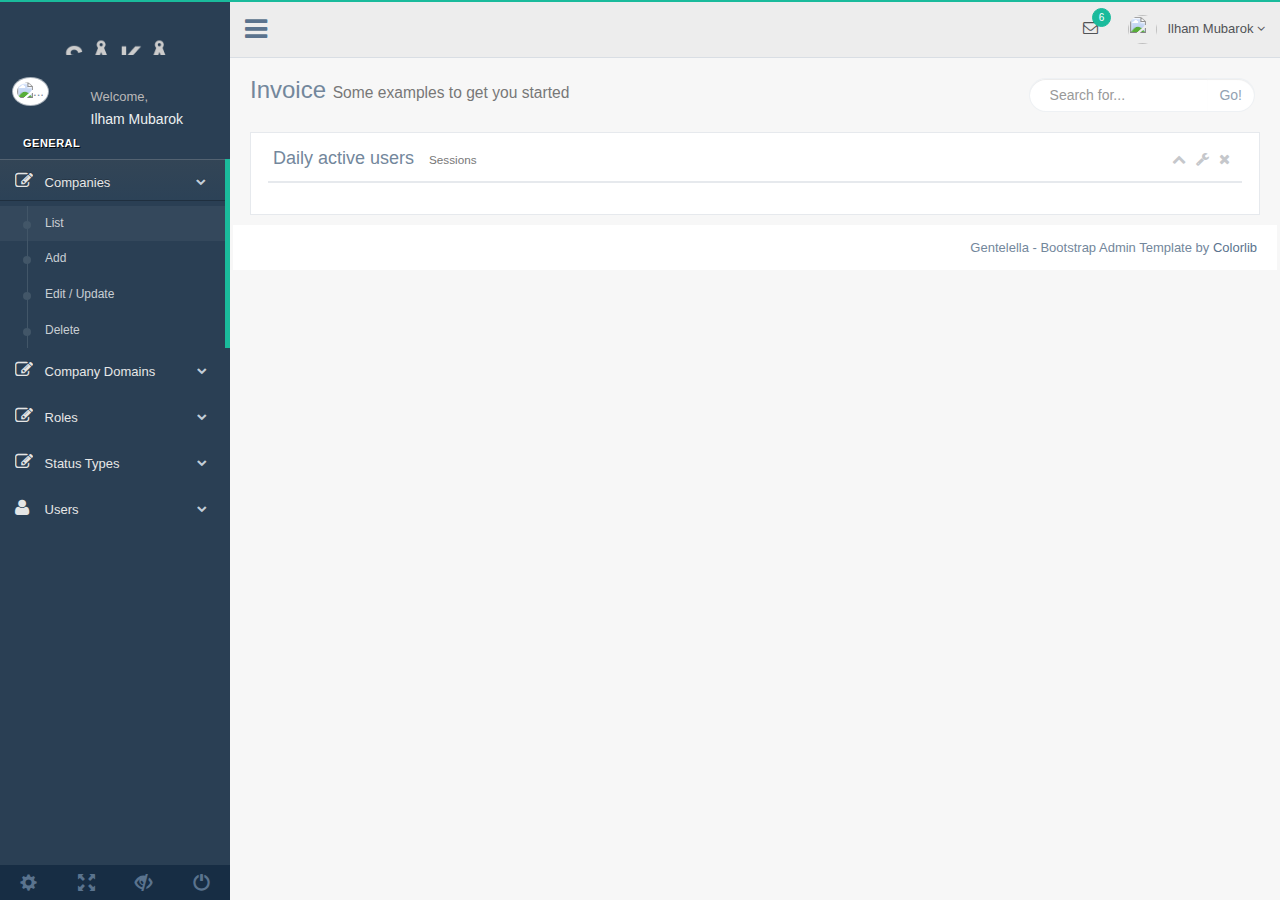
==== commit b3362b9d: "no message" ====
--- a/template/index.html
+++ b/template/index.html
@@ -50,18 +50,18 @@
         <div class="left_col scroll-view">
 
           <div class="navbar nav_title" style="border: 0;">
-            <a href="index.html" class="site_title"><i class="fa fa-paw"></i> <span>Gentellela Alela!</span></a>
+            <a href="index.html" class="site_title"><img class="img-responsive" src="images/Logo - Saka - Grey.png" alt="Chania"></a>
           </div>
           <div class="clearfix"></div>
 
           <!-- menu prile quick info -->
           <div class="profile">
             <div class="profile_pic">
-              <img src="images/img.jpg" alt="..." class="img-circle profile_img">
+              <img src="https://goo.gl/Z5WCEz" alt="..." class="img-circle profile_img">
             </div>
             <div class="profile_info">
               <span>Welcome,</span>
-              <h2>John Doe</h2>
+              <h2>Ilham Mubarok</h2>
             </div>
           </div>
           <!-- /menu prile quick info -->
@@ -74,79 +74,69 @@
             <div class="menu_section">
               <h3>General</h3>
               <ul class="nav side-menu">
-                <li><a><i class="fa fa-home"></i> Home <span class="fa fa-chevron-down"></span></a>
+                <li><a><i class="fa fa-edit"></i> Companies <span class="fa fa-chevron-down"></span></a>
                   <ul class="nav child_menu" style="display: none">
-                    <li><a href="index.html">Dashboard</a>
-                    </li>
-                    <li><a href="index2.html">Dashboard2</a>
-                    </li>
-                    <li><a href="index3.html">Dashboard3</a>
+                    <li><a href="index.html">List</a>
+                    </li>
+                    <li><a href="add.html">Add</a>
+                    </li>
+                    <li><a href="update.html">Edit / Update</a>
+                    </li>
+                    <li><a href="delete.html">Delete</a>
                     </li>
                   </ul>
                 </li>
-                <li><a><i class="fa fa-edit"></i> Forms <span class="fa fa-chevron-down"></span></a>
+                <li><a><i class="fa fa-edit"></i> Company Domains <span class="fa fa-chevron-down"></span></a>
                   <ul class="nav child_menu" style="display: none">
-                    <li><a href="form.html">General Form</a>
-                    </li>
-                    <li><a href="form_advanced.html">Advanced Components</a>
-                    </li>
-                    <li><a href="form_validation.html">Form Validation</a>
-                    </li>
-                    <li><a href="form_wizards.html">Form Wizard</a>
-                    </li>
-                    <li><a href="form_upload.html">Form Upload</a>
-                    </li>
-                    <li><a href="form_buttons.html">Form Buttons</a>
+                    <li><a href="list2.html">List</a>
+                    </li>
+                    <li><a href="add2.html">Add</a>
+                    </li>
+                    <li><a href="Update2.html">Edit / Update</a>
+                    </li>
+                    <li><a href="delete2.html">Delete</a>
                     </li>
                   </ul>
                 </li>
-                <li><a><i class="fa fa-desktop"></i> UI Elements <span class="fa fa-chevron-down"></span></a>
+                <li><a><i class="fa fa-edit"></i> Roles <span class="fa fa-chevron-down"></span></a>
                   <ul class="nav child_menu" style="display: none">
-                    <li><a href="general_elements.html">General Elements</a>
-                    </li>
-                    <li><a href="media_gallery.html">Media Gallery</a>
-                    </li>
-                    <li><a href="typography.html">Typography</a>
-                    </li>
-                    <li><a href="icons.html">Icons</a>
-                    </li>
-                    <li><a href="glyphicons.html">Glyphicons</a>
-                    </li>
-                    <li><a href="widgets.html">Widgets</a>
-                    </li>
-                    <li><a href="invoice.html">Invoice</a>
-                    </li>
-                    <li><a href="inbox.html">Inbox</a>
-                    </li>
-                    <li><a href="calender.html">Calender</a>
+                    <li><a href="index3.html">List</a>
+                    </li>
+                    <li><a href="add3.html">Add</a>
+                    </li>
+                    <li><a href="update3.html">Edit / Update</a>
+                    </li>
+                    <li><a href="delete3.html">Delete</a>
                     </li>
                   </ul>
                 </li>
-                <li><a><i class="fa fa-table"></i> Tables <span class="fa fa-chevron-down"></span></a>
+                <li><a><i class="fa fa-edit"></i> Status Types <span class="fa fa-chevron-down"></span></a>
                   <ul class="nav child_menu" style="display: none">
-                    <li><a href="tables.html">Tables</a>
-                    </li>
-                    <li><a href="tables_dynamic.html">Table Dynamic</a>
+                    <li><a href="index4.html">List</a>
+                    </li>
+                    <li><a href="add4.html">Add</a>
+                    </li>
+                    <li><a href="update4.html">Edit / Update</a>
+                    </li>
+                    <li><a href="delete4.html">Delete</a>
                     </li>
                   </ul>
                 </li>
-                <li><a><i class="fa fa-bar-chart-o"></i> Data Presentation <span class="fa fa-chevron-down"></span></a>
+                <li><a><i class="fa fa-user"></i> Users <span class="fa fa-chevron-down"></span></a>
                   <ul class="nav child_menu" style="display: none">
-                    <li><a href="chartjs.html">Chart JS</a>
-                    </li>
-                    <li><a href="chartjs2.html">Chart JS2</a>
-                    </li>
-                    <li><a href="morisjs.html">Moris JS</a>
-                    </li>
-                    <li><a href="echarts.html">ECharts </a>
-                    </li>
-                    <li><a href="other_charts.html">Other Charts </a>
+                    <li><a href="index5.html">List</a>
+                    </li>
+                    <li><a href="add5.html">Add</a>
+                    </li>
+                    <li><a href="update5.html">Edit / Update</a>
+                    </li>
+                    <li><a href="delete5.html">Delete</a>
                     </li>
                   </ul>
                 </li>
               </ul>
             </div>
-            <div class="menu_section">
+            <!-- <div class="menu_section">
               <h3>Live On</h3>
               <ul class="nav side-menu">
                 <li><a><i class="fa fa-bug"></i> Additional Pages <span class="fa fa-chevron-down"></span></a>
@@ -181,7 +171,7 @@
                 <li><a><i class="fa fa-laptop"></i> Landing Page <span class="label label-success pull-right">Coming Soon</span></a>
                 </li>
               </ul>
-            </div>
+            </div> -->
 
           </div>
           <!-- /sidebar menu -->
@@ -217,7 +207,7 @@
             <ul class="nav navbar-nav navbar-right">
               <li class="">
                 <a href="javascript:;" class="user-profile dropdown-toggle" data-toggle="dropdown" aria-expanded="false">
-                  <img src="images/img.jpg" alt="">John Doe
+                  <img src="https://goo.gl/Z5WCEz" alt="">Ilham Mubarok
                   <span class=" fa fa-angle-down"></span>
                 </a>
                 <ul class="dropdown-menu dropdown-usermenu animated fadeInDown pull-right">
@@ -318,768 +308,639 @@
       <!-- /top navigation -->
 
 
-      <!-- page content -->
+     <!-- page content -->
       <div class="right_col" role="main">
-
-        <!-- top tiles -->
-        <div class="row tile_count">
-          <div class="animated flipInY col-md-2 col-sm-4 col-xs-4 tile_stats_count">
-            <div class="left"></div>
-            <div class="right">
-              <span class="count_top"><i class="fa fa-user"></i> Total Users</span>
-              <div class="count">2500</div>
-              <span class="count_bottom"><i class="green">4% </i> From last Week</span>
+        <div class="">
+          <div class="page-title">
+            <div class="title_left">
+              <h3>
+                    Invoice
+                    <small>
+                        Some examples to get you started
+                    </small>
+                </h3>
             </div>
-          </div>
-          <div class="animated flipInY col-md-2 col-sm-4 col-xs-4 tile_stats_count">
-            <div class="left"></div>
-            <div class="right">
-              <span class="count_top"><i class="fa fa-clock-o"></i> Average Time</span>
-              <div class="count">123.50</div>
-              <span class="count_bottom"><i class="green"><i class="fa fa-sort-asc"></i>3% </i> From last Week</span>
-            </div>
-          </div>
-          <div class="animated flipInY col-md-2 col-sm-4 col-xs-4 tile_stats_count">
-            <div class="left"></div>
-            <div class="right">
-              <span class="count_top"><i class="fa fa-user"></i> Total Males</span>
-              <div class="count green">2,500</div>
-              <span class="count_bottom"><i class="green"><i class="fa fa-sort-asc"></i>34% </i> From last Week</span>
-            </div>
-          </div>
-          <div class="animated flipInY col-md-2 col-sm-4 col-xs-4 tile_stats_count">
-            <div class="left"></div>
-            <div class="right">
-              <span class="count_top"><i class="fa fa-user"></i> Total Females</span>
-              <div class="count">4,567</div>
-              <span class="count_bottom"><i class="red"><i class="fa fa-sort-desc"></i>12% </i> From last Week</span>
-            </div>
-          </div>
-          <div class="animated flipInY col-md-2 col-sm-4 col-xs-4 tile_stats_count">
-            <div class="left"></div>
-            <div class="right">
-              <span class="count_top"><i class="fa fa-user"></i> Total Collections</span>
-              <div class="count">2,315</div>
-              <span class="count_bottom"><i class="green"><i class="fa fa-sort-asc"></i>34% </i> From last Week</span>
-            </div>
-          </div>
-          <div class="animated flipInY col-md-2 col-sm-4 col-xs-4 tile_stats_count">
-            <div class="left"></div>
-            <div class="right">
-              <span class="count_top"><i class="fa fa-user"></i> Total Connections</span>
-              <div class="count">7,325</div>
-              <span class="count_bottom"><i class="green"><i class="fa fa-sort-asc"></i>34% </i> From last Week</span>
-            </div>
-          </div>
-
-        </div>
-        <!-- /top tiles -->
-
-        <div class="row">
-          <div class="col-md-12 col-sm-12 col-xs-12">
-            <div class="dashboard_graph">
-
-              <div class="row x_title">
-                <div class="col-md-6">
-                  <h3>Network Activities <small>Graph title sub-title</small></h3>
-                </div>
-                <div class="col-md-6">
-                  <div id="reportrange" class="pull-right" style="background: #fff; cursor: pointer; padding: 5px 10px; border: 1px solid #ccc">
-                    <i class="glyphicon glyphicon-calendar fa fa-calendar"></i>
-                    <span>December 30, 2014 - January 28, 2015</span> <b class="caret"></b>
-                  </div>
-                </div>
-              </div>
-
-              <div class="col-md-9 col-sm-9 col-xs-12">
-                <div id="placeholder33" style="height: 260px; display: none" class="demo-placeholder"></div>
-                <div style="width: 100%;">
-                  <div id="canvas_dahs" class="demo-placeholder" style="width: 100%; height:270px;"></div>
-                </div>
-              </div>
-              <div class="col-md-3 col-sm-3 col-xs-12 bg-white">
-                <div class="x_title">
-                  <h2>Top Campaign Performance</h2>
-                  <div class="clearfix"></div>
-                </div>
-
-                <div class="col-md-12 col-sm-12 col-xs-6">
-                  <div>
-                    <p>Facebook Campaign</p>
-                    <div class="">
-                      <div class="progress progress_sm" style="width: 76%;">
-                        <div class="progress-bar bg-green" role="progressbar" data-transitiongoal="80"></div>
-                      </div>
-                    </div>
-                  </div>
-                  <div>
-                    <p>Twitter Campaign</p>
-                    <div class="">
-                      <div class="progress progress_sm" style="width: 76%;">
-                        <div class="progress-bar bg-green" role="progressbar" data-transitiongoal="60"></div>
-                      </div>
-                    </div>
-                  </div>
-                </div>
-                <div class="col-md-12 col-sm-12 col-xs-6">
-                  <div>
-                    <p>Conventional Media</p>
-                    <div class="">
-                      <div class="progress progress_sm" style="width: 76%;">
-                        <div class="progress-bar bg-green" role="progressbar" data-transitiongoal="40"></div>
-                      </div>
-                    </div>
-                  </div>
-                  <div>
-                    <p>Bill boards</p>
-                    <div class="">
-                      <div class="progress progress_sm" style="width: 76%;">
-                        <div class="progress-bar bg-green" role="progressbar" data-transitiongoal="50"></div>
-                      </div>
-                    </div>
-                  </div>
-                </div>
-
-              </div>
-
-              <div class="clearfix"></div>
-            </div>
-          </div>
-
-        </div>
-        <br />
-
-        <div class="row">
-
-
-          <div class="col-md-4 col-sm-4 col-xs-12">
-            <div class="x_panel tile fixed_height_320">
-              <div class="x_title">
-                <h2>App Versions</h2>
-                <ul class="nav navbar-right panel_toolbox">
-                  <li><a class="collapse-link"><i class="fa fa-chevron-up"></i></a>
-                  </li>
-                  <li class="dropdown">
-                    <a href="#" class="dropdown-toggle" data-toggle="dropdown" role="button" aria-expanded="false"><i class="fa fa-wrench"></i></a>
-                    <ul class="dropdown-menu" role="menu">
-                      <li><a href="#">Settings 1</a>
-                      </li>
-                      <li><a href="#">Settings 2</a>
-                      </li>
-                    </ul>
-                  </li>
-                  <li><a class="close-link"><i class="fa fa-close"></i></a>
-                  </li>
-                </ul>
-                <div class="clearfix"></div>
-              </div>
-              <div class="x_content">
-                <h4>App Usage across versions</h4>
-                <div class="widget_summary">
-                  <div class="w_left w_25">
-                    <span>0.1.5.2</span>
-                  </div>
-                  <div class="w_center w_55">
-                    <div class="progress">
-                      <div class="progress-bar bg-green" role="progressbar" aria-valuenow="60" aria-valuemin="0" aria-valuemax="100" style="width: 66%;">
-                        <span class="sr-only">60% Complete</span>
-                      </div>
-                    </div>
-                  </div>
-                  <div class="w_right w_20">
-                    <span>123k</span>
-                  </div>
-                  <div class="clearfix"></div>
-                </div>
-
-                <div class="widget_summary">
-                  <div class="w_left w_25">
-                    <span>0.1.5.3</span>
-                  </div>
-                  <div class="w_center w_55">
-                    <div class="progress">
-                      <div class="progress-bar bg-green" role="progressbar" aria-valuenow="60" aria-valuemin="0" aria-valuemax="100" style="width: 45%;">
-                        <span class="sr-only">60% Complete</span>
-                      </div>
-                    </div>
-                  </div>
-                  <div class="w_right w_20">
-                    <span>53k</span>
-                  </div>
-                  <div class="clearfix"></div>
-                </div>
-                <div class="widget_summary">
-                  <div class="w_left w_25">
-                    <span>0.1.5.4</span>
-                  </div>
-                  <div class="w_center w_55">
-                    <div class="progress">
-                      <div class="progress-bar bg-green" role="progressbar" aria-valuenow="60" aria-valuemin="0" aria-valuemax="100" style="width: 25%;">
-                        <span class="sr-only">60% Complete</span>
-                      </div>
-                    </div>
-                  </div>
-                  <div class="w_right w_20">
-                    <span>23k</span>
-                  </div>
-                  <div class="clearfix"></div>
-                </div>
-                <div class="widget_summary">
-                  <div class="w_left w_25">
-                    <span>0.1.5.5</span>
-                  </div>
-                  <div class="w_center w_55">
-                    <div class="progress">
-                      <div class="progress-bar bg-green" role="progressbar" aria-valuenow="60" aria-valuemin="0" aria-valuemax="100" style="width: 5%;">
-                        <span class="sr-only">60% Complete</span>
-                      </div>
-                    </div>
-                  </div>
-                  <div class="w_right w_20">
-                    <span>3k</span>
-                  </div>
-                  <div class="clearfix"></div>
-                </div>
-                <div class="widget_summary">
-                  <div class="w_left w_25">
-                    <span>0.1.5.6</span>
-                  </div>
-                  <div class="w_center w_55">
-                    <div class="progress">
-                      <div class="progress-bar bg-green" role="progressbar" aria-valuenow="60" aria-valuemin="0" aria-valuemax="100" style="width: 2%;">
-                        <span class="sr-only">60% Complete</span>
-                      </div>
-                    </div>
-                  </div>
-                  <div class="w_right w_20">
-                    <span>1k</span>
-                  </div>
-                  <div class="clearfix"></div>
-                </div>
-
-              </div>
-            </div>
-          </div>
-
-          <div class="col-md-4 col-sm-4 col-xs-12">
-            <div class="x_panel tile fixed_height_320 overflow_hidden">
-              <div class="x_title">
-                <h2>Device Usage</h2>
-                <ul class="nav navbar-right panel_toolbox">
-                  <li><a class="collapse-link"><i class="fa fa-chevron-up"></i></a>
-                  </li>
-                  <li class="dropdown">
-                    <a href="#" class="dropdown-toggle" data-toggle="dropdown" role="button" aria-expanded="false"><i class="fa fa-wrench"></i></a>
-                    <ul class="dropdown-menu" role="menu">
-                      <li><a href="#">Settings 1</a>
-                      </li>
-                      <li><a href="#">Settings 2</a>
-                      </li>
-                    </ul>
-                  </li>
-                  <li><a class="close-link"><i class="fa fa-close"></i></a>
-                  </li>
-                </ul>
-                <div class="clearfix"></div>
-              </div>
-              <div class="x_content">
-
-                <table class="" style="width:100%">
-                  <tr>
-                    <th style="width:37%;">
-                      <p>Top 5</p>
-                    </th>
-                    <th>
-                      <div class="col-lg-7 col-md-7 col-sm-7 col-xs-7">
-                        <p class="">Device</p>
-                      </div>
-                      <div class="col-lg-5 col-md-5 col-sm-5 col-xs-5">
-                        <p class="">Progress</p>
-                      </div>
-                    </th>
-                  </tr>
-                  <tr>
-                    <td>
-                      <canvas id="canvas1" height="140" width="140" style="margin: 15px 10px 10px 0"></canvas>
-                    </td>
-                    <td>
-                      <table class="tile_info">
-                        <tr>
-                          <td>
-                            <p><i class="fa fa-square blue"></i>IOS </p>
-                          </td>
-                          <td>30%</td>
-                        </tr>
-                        <tr>
-                          <td>
-                            <p><i class="fa fa-square green"></i>Android </p>
-                          </td>
-                          <td>10%</td>
-                        </tr>
-                        <tr>
-                          <td>
-                            <p><i class="fa fa-square purple"></i>Blackberry </p>
-                          </td>
-                          <td>20%</td>
-                        </tr>
-                        <tr>
-                          <td>
-                            <p><i class="fa fa-square aero"></i>Symbian </p>
-                          </td>
-                          <td>15%</td>
-                        </tr>
-                        <tr>
-                          <td>
-                            <p><i class="fa fa-square red"></i>Others </p>
-                          </td>
-                          <td>30%</td>
-                        </tr>
-                      </table>
-                    </td>
-                  </tr>
-                </table>
-              </div>
-            </div>
-          </div>
-
-
-          <div class="col-md-4 col-sm-4 col-xs-12">
-            <div class="x_panel tile fixed_height_320">
-              <div class="x_title">
-                <h2>Quick Settings</h2>
-                <ul class="nav navbar-right panel_toolbox">
-                  <li><a class="collapse-link"><i class="fa fa-chevron-up"></i></a>
-                  </li>
-                  <li class="dropdown">
-                    <a href="#" class="dropdown-toggle" data-toggle="dropdown" role="button" aria-expanded="false"><i class="fa fa-wrench"></i></a>
-                    <ul class="dropdown-menu" role="menu">
-                      <li><a href="#">Settings 1</a>
-                      </li>
-                      <li><a href="#">Settings 2</a>
-                      </li>
-                    </ul>
-                  </li>
-                  <li><a class="close-link"><i class="fa fa-close"></i></a>
-                  </li>
-                </ul>
-                <div class="clearfix"></div>
-              </div>
-              <div class="x_content">
-                <div class="dashboard-widget-content">
-                  <ul class="quick-list">
-                    <li><i class="fa fa-calendar-o"></i><a href="#">Settings</a>
-                    </li>
-                    <li><i class="fa fa-bars"></i><a href="#">Subscription</a>
-                    </li>
-                    <li><i class="fa fa-bar-chart"></i><a href="#">Auto Renewal</a> </li>
-                    <li><i class="fa fa-line-chart"></i><a href="#">Achievements</a>
-                    </li>
-                    <li><i class="fa fa-bar-chart"></i><a href="#">Auto Renewal</a> </li>
-                    <li><i class="fa fa-line-chart"></i><a href="#">Achievements</a>
-                    </li>
-                    <li><i class="fa fa-area-chart"></i><a href="#">Logout</a>
-                    </li>
-                  </ul>
-
-                  <div class="sidebar-widget">
-                    <h4>Profile Completion</h4>
-                    <canvas width="150" height="80" id="foo" class="" style="width: 160px; height: 100px;"></canvas>
-                    <div class="goal-wrapper">
-                      <span class="gauge-value pull-left">$</span>
-                      <span id="gauge-text" class="gauge-value pull-left">3,200</span>
-                      <span id="goal-text" class="goal-value pull-right">$5,000</span>
-                    </div>
-                  </div>
+
+            <div class="title_right">
+              <div class="col-md-5 col-sm-5 col-xs-12 form-group pull-right top_search">
+                <div class="input-group">
+                  <input type="text" class="form-control" placeholder="Search for...">
+                  <span class="input-group-btn">
+                            <button class="btn btn-default" type="button">Go!</button>
+                        </span>
                 </div>
               </div>
             </div>
           </div>
-
-        </div>
-
-
-        <div class="row">
-          <div class="col-md-4 col-sm-4 col-xs-12">
-            <div class="x_panel">
-              <div class="x_title">
-                <h2>Recent Activities <small>Sessions</small></h2>
-                <ul class="nav navbar-right panel_toolbox">
-                  <li><a class="collapse-link"><i class="fa fa-chevron-up"></i></a>
-                  </li>
-                  <li class="dropdown">
-                    <a href="#" class="dropdown-toggle" data-toggle="dropdown" role="button" aria-expanded="false"><i class="fa fa-wrench"></i></a>
-                    <ul class="dropdown-menu" role="menu">
-                      <li><a href="#">Settings 1</a>
-                      </li>
-                      <li><a href="#">Settings 2</a>
-                      </li>
-                    </ul>
-                  </li>
-                  <li><a class="close-link"><i class="fa fa-close"></i></a>
-                  </li>
-                </ul>
-                <div class="clearfix"></div>
-              </div>
-              <div class="x_content">
-                <div class="dashboard-widget-content">
-
-                  <ul class="list-unstyled timeline widget">
-                    <li>
-                      <div class="block">
-                        <div class="block_content">
-                          <h2 class="title">
-                                            <a>Who Needs Sundance When You’ve Got&nbsp;Crowdfunding?</a>
-                                        </h2>
-                          <div class="byline">
-                            <span>13 hours ago</span> by <a>Jane Smith</a>
-                          </div>
-                          <p class="excerpt">Film festivals used to be do-or-die moments for movie makers. They were where you met the producers that could fund your project, and if the buyers liked your flick, they’d pay to Fast-forward and… <a>Read&nbsp;More</a>
-                          </p>
-                        </div>
-                      </div>
-                    </li>
-                    <li>
-                      <div class="block">
-                        <div class="block_content">
-                          <h2 class="title">
-                                            <a>Who Needs Sundance When You’ve Got&nbsp;Crowdfunding?</a>
-                                        </h2>
-                          <div class="byline">
-                            <span>13 hours ago</span> by <a>Jane Smith</a>
-                          </div>
-                          <p class="excerpt">Film festivals used to be do-or-die moments for movie makers. They were where you met the producers that could fund your project, and if the buyers liked your flick, they’d pay to Fast-forward and… <a>Read&nbsp;More</a>
-                          </p>
-                        </div>
-                      </div>
-                    </li>
-                    <li>
-                      <div class="block">
-                        <div class="block_content">
-                          <h2 class="title">
-                                            <a>Who Needs Sundance When You’ve Got&nbsp;Crowdfunding?</a>
-                                        </h2>
-                          <div class="byline">
-                            <span>13 hours ago</span> by <a>Jane Smith</a>
-                          </div>
-                          <p class="excerpt">Film festivals used to be do-or-die moments for movie makers. They were where you met the producers that could fund your project, and if the buyers liked your flick, they’d pay to Fast-forward and… <a>Read&nbsp;More</a>
-                          </p>
-                        </div>
-                      </div>
-                    </li>
-                    <li>
-                      <div class="block">
-                        <div class="block_content">
-                          <h2 class="title">
-                                            <a>Who Needs Sundance When You’ve Got&nbsp;Crowdfunding?</a>
-                                        </h2>
-                          <div class="byline">
-                            <span>13 hours ago</span> by <a>Jane Smith</a>
-                          </div>
-                          <p class="excerpt">Film festivals used to be do-or-die moments for movie makers. They were where you met the producers that could fund your project, and if the buyers liked your flick, they’d pay to Fast-forward and… <a>Read&nbsp;More</a>
-                          </p>
-                        </div>
-                      </div>
+          <div class="clearfix"></div>
+
+          <div class="row">
+
+            <div class="col-md-12 col-sm-12 col-xs-12">
+              <div class="x_panel">
+                <div class="x_title">
+                  <h2>Daily active users <small>Sessions</small></h2>
+                  <ul class="nav navbar-right panel_toolbox">
+                    <li><a href="#"><i class="fa fa-chevron-up"></i></a>
+                    </li>
+                    <li class="dropdown">
+                      <a href="#" class="dropdown-toggle" data-toggle="dropdown" role="button" aria-expanded="false"><i class="fa fa-wrench"></i></a>
+                      <ul class="dropdown-menu" role="menu">
+                        <li><a href="#">Settings 1</a>
+                        </li>
+                        <li><a href="#">Settings 2</a>
+                        </li>
+                      </ul>
+                    </li>
+                    <li><a href="#"><i class="fa fa-close"></i></a>
                     </li>
                   </ul>
+                  <div class="clearfix"></div>
+                </div>
+                <div class="x_content">
+                 <!--  <table id="example" class="table table-striped responsive-utilities jambo_table">
+                    <thead>
+                      <tr class="headings">
+                        <th>
+                          <input type="checkbox" class="tableflat">
+                        </th>
+                        <th>Invoice </th>
+                        <th>Invoice Date </th>
+                        <th>Order </th>
+                        <th>Bill to Name </th>
+                        <th>Status </th>
+                        <th>Amount </th>
+                        <th class=" no-link last"><span class="nobr">Action</span>
+                        </th>
+                      </tr>
+                    </thead>
+
+                    <tbody>
+                      <tr class="even pointer">
+                        <td class="a-center ">
+                          <input type="checkbox" class="tableflat">
+                        </td>
+                        <td class=" ">121000040</td>
+                        <td class=" ">May 23, 2014 11:47:56 PM </td>
+                        <td class=" ">121000210 <i class="success fa fa-long-arrow-up"></i>
+                        </td>
+                        <td class=" ">John Blank L</td>
+                        <td class=" ">Paid</td>
+                        <td class="a-right a-right ">$7.45</td>
+                        <td class=" last"><a href="#">View</a>
+                        </td>
+                      </tr>
+                      <tr class="odd pointer">
+                        <td class="a-center ">
+                          <input type="checkbox" class="tableflat">
+                        </td>
+                        <td class=" ">121000039</td>
+                        <td class=" ">May 23, 2014 11:30:12 PM</td>
+                        <td class=" ">121000208 <i class="success fa fa-long-arrow-up"></i>
+                        </td>
+                        <td class=" ">John Blank L</td>
+                        <td class=" ">Paid</td>
+                        <td class="a-right a-right ">$741.20</td>
+                        <td class=" last"><a href="#">View</a>
+                        </td>
+                      </tr>
+                      <tr class="even pointer selected">
+                        <td class="a-center ">
+                          <input type="checkbox" checked class="tableflat">
+                        </td>
+                        <td class=" ">121000038</td>
+                        <td class=" ">May 24, 2014 10:55:33 PM</td>
+                        <td class=" ">121000203 <i class="success fa fa-long-arrow-up"></i>
+                        </td>
+                        <td class=" ">Mike Smith</td>
+                        <td class=" ">Paid</td>
+                        <td class="a-right a-right ">$432.26</td>
+                        <td class=" last"><a href="#">View</a>
+                        </td>
+                      </tr>
+                      <tr class="odd pointer">
+                        <td class="a-center ">
+                          <input type="checkbox" class="tableflat">
+                        </td>
+                        <td class=" ">121000037</td>
+                        <td class=" ">May 24, 2014 10:52:44 PM</td>
+                        <td class=" ">121000204</td>
+                        <td class=" ">Mike Smith</td>
+                        <td class=" ">Paid</td>
+                        <td class="a-right a-right ">$333.21</td>
+                        <td class=" last"><a href="#">View</a>
+                        </td>
+                      </tr>
+                      <tr class="even pointer">
+                        <td class="a-center ">
+                          <input type="checkbox" class="tableflat">
+                        </td>
+                        <td class=" ">121000040</td>
+                        <td class=" ">May 24, 2014 11:47:56 PM </td>
+                        <td class=" ">121000210</td>
+                        <td class=" ">John Blank L</td>
+                        <td class=" ">Paid</td>
+                        <td class="a-right a-right ">$7.45</td>
+                        <td class=" last"><a href="#">View</a>
+                        </td>
+                      </tr>
+                      <tr class="odd pointer">
+                        <td class="a-center ">
+                          <input type="checkbox" class="tableflat">
+                        </td>
+                        <td class=" ">121000039</td>
+                        <td class=" ">May 26, 2014 11:30:12 PM</td>
+                        <td class=" ">121000208 <i class="error fa fa-long-arrow-down"></i>
+                        </td>
+                        <td class=" ">John Blank L</td>
+                        <td class=" ">Paid</td>
+                        <td class="a-right a-right ">$741.20</td>
+                        <td class=" last"><a href="#">View</a>
+                        </td>
+                      </tr>
+                      <tr class="even pointer">
+                        <td class="a-center ">
+                          <input type="checkbox" class="tableflat">
+                        </td>
+                        <td class=" ">121000038</td>
+                        <td class=" ">May 26, 2014 10:55:33 PM</td>
+                        <td class=" ">121000203</td>
+                        <td class=" ">Mike Smith</td>
+                        <td class=" ">Paid</td>
+                        <td class="a-right a-right ">$432.26</td>
+                        <td class=" last"><a href="#">View</a>
+                        </td>
+                      </tr>
+                      <tr class="odd pointer">
+                        <td class="a-center ">
+                          <input type="checkbox" class="tableflat">
+                        </td>
+                        <td class=" ">121000037</td>
+                        <td class=" ">May 26, 2014 10:52:44 PM</td>
+                        <td class=" ">121000204</td>
+                        <td class=" ">Mike Smith</td>
+                        <td class=" ">Paid</td>
+                        <td class="a-right a-right ">$333.21</td>
+                        <td class=" last"><a href="#">View</a>
+                        </td>
+                      </tr>
+
+                      <tr class="even pointer">
+                        <td class="a-center ">
+                          <input type="checkbox" class="tableflat">
+                        </td>
+                        <td class=" ">121000040</td>
+                        <td class=" ">May 27, 2014 11:47:56 PM </td>
+                        <td class=" ">121000210</td>
+                        <td class=" ">John Blank L</td>
+                        <td class=" ">Paid</td>
+                        <td class="a-right a-right ">$7.45</td>
+                        <td class=" last"><a href="#">View</a>
+                        </td>
+                      </tr>
+                      <tr class="odd pointer">
+                        <td class="a-center ">
+                          <input type="checkbox" class="tableflat">
+                        </td>
+                        <td class=" ">121000039</td>
+                        <td class=" ">May 28, 2014 11:30:12 PM</td>
+                        <td class=" ">121000208</td>
+                        <td class=" ">John Blank L</td>
+                        <td class=" ">Paid</td>
+                        <td class="a-right a-right ">$741.20</td>
+                        <td class=" last"><a href="#">View</a>
+                        </td>
+                      </tr>
+                      <tr class="even pointer">
+                        <td class="a-center ">
+                          <input type="checkbox" class="tableflat">
+                        </td>
+                        <td class=" ">121000040</td>
+                        <td class=" ">May 23, 2014 11:47:56 PM </td>
+                        <td class=" ">121000210 <i class="success fa fa-long-arrow-up"></i>
+                        </td>
+                        <td class=" ">John Blank L</td>
+                        <td class=" ">Paid</td>
+                        <td class="a-right a-right ">$7.45</td>
+                        <td class=" last"><a href="#">View</a>
+                        </td>
+                      </tr>
+                      <tr class="odd pointer">
+                        <td class="a-center ">
+                          <input type="checkbox" class="tableflat">
+                        </td>
+                        <td class=" ">121000039</td>
+                        <td class=" ">May 23, 2014 11:30:12 PM</td>
+                        <td class=" ">121000208 <i class="success fa fa-long-arrow-up"></i>
+                        </td>
+                        <td class=" ">John Blank L</td>
+                        <td class=" ">Paid</td>
+                        <td class="a-right a-right ">$741.20</td>
+                        <td class=" last"><a href="#">View</a>
+                        </td>
+                      </tr>
+                      <tr class="even pointer selected">
+                        <td class="a-center ">
+                          <input type="checkbox" checked class="tableflat">
+                        </td>
+                        <td class=" ">121000038</td>
+                        <td class=" ">May 24, 2014 10:55:33 PM</td>
+                        <td class=" ">121000203 <i class="success fa fa-long-arrow-up"></i>
+                        </td>
+                        <td class=" ">Mike Smith</td>
+                        <td class=" ">Paid</td>
+                        <td class="a-right a-right ">$432.26</td>
+                        <td class=" last"><a href="#">View</a>
+                        </td>
+                      </tr>
+                      <tr class="odd pointer">
+                        <td class="a-center ">
+                          <input type="checkbox" class="tableflat">
+                        </td>
+                        <td class=" ">121000037</td>
+                        <td class=" ">May 24, 2014 10:52:44 PM</td>
+                        <td class=" ">121000204</td>
+                        <td class=" ">Mike Smith</td>
+                        <td class=" ">Paid</td>
+                        <td class="a-right a-right ">$333.21</td>
+                        <td class=" last"><a href="#">View</a>
+                        </td>
+                      </tr>
+                      <tr class="even pointer">
+                        <td class="a-center ">
+                          <input type="checkbox" class="tableflat">
+                        </td>
+                        <td class=" ">121000040</td>
+                        <td class=" ">May 24, 2014 11:47:56 PM </td>
+                        <td class=" ">121000210</td>
+                        <td class=" ">John Blank L</td>
+                        <td class=" ">Paid</td>
+                        <td class="a-right a-right ">$7.45</td>
+                        <td class=" last"><a href="#">View</a>
+                        </td>
+                      </tr>
+                      <tr class="odd pointer">
+                        <td class="a-center ">
+                          <input type="checkbox" class="tableflat">
+                        </td>
+                        <td class=" ">121000039</td>
+                        <td class=" ">May 26, 2014 11:30:12 PM</td>
+                        <td class=" ">121000208 <i class="error fa fa-long-arrow-down"></i>
+                        </td>
+                        <td class=" ">John Blank L</td>
+                        <td class=" ">Paid</td>
+                        <td class="a-right a-right ">$741.20</td>
+                        <td class=" last"><a href="#">View</a>
+                        </td>
+                      </tr>
+                      <tr class="even pointer">
+                        <td class="a-center ">
+                          <input type="checkbox" class="tableflat">
+                        </td>
+                        <td class=" ">121000038</td>
+                        <td class=" ">May 26, 2014 10:55:33 PM</td>
+                        <td class=" ">121000203</td>
+                        <td class=" ">Mike Smith</td>
+                        <td class=" ">Paid</td>
+                        <td class="a-right a-right ">$432.26</td>
+                        <td class=" last"><a href="#">View</a>
+                        </td>
+                      </tr>
+                      <tr class="odd pointer">
+                        <td class="a-center ">
+                          <input type="checkbox" class="tableflat">
+                        </td>
+                        <td class=" ">121000037</td>
+                        <td class=" ">May 26, 2014 10:52:44 PM</td>
+                        <td class=" ">121000204</td>
+                        <td class=" ">Mike Smith</td>
+                        <td class=" ">Paid</td>
+                        <td class="a-right a-right ">$333.21</td>
+                        <td class=" last"><a href="#">View</a>
+                        </td>
+                      </tr>
+
+                      <tr class="even pointer">
+                        <td class="a-center ">
+                          <input type="checkbox" class="tableflat">
+                        </td>
+                        <td class=" ">121000040</td>
+                        <td class=" ">May 27, 2014 11:47:56 PM </td>
+                        <td class=" ">121000210</td>
+                        <td class=" ">John Blank L</td>
+                        <td class=" ">Paid</td>
+                        <td class="a-right a-right ">$7.45</td>
+                        <td class=" last"><a href="#">View</a>
+                        </td>
+                      </tr>
+                      <tr class="odd pointer">
+                        <td class="a-center ">
+                          <input type="checkbox" class="tableflat">
+                        </td>
+                        <td class=" ">121000039</td>
+                        <td class=" ">May 28, 2014 11:30:12 PM</td>
+                        <td class=" ">121000208</td>
+                        <td class=" ">John Blank L</td>
+                        <td class=" ">Paid</td>
+                        <td class="a-right a-right ">$741.20</td>
+                        <td class=" last"><a href="#">View</a>
+                        </td>
+                      </tr>
+                      <tr class="even pointer">
+                        <td class="a-center ">
+                          <input type="checkbox" class="tableflat">
+                        </td>
+                        <td class=" ">121000040</td>
+                        <td class=" ">May 23, 2014 11:47:56 PM </td>
+                        <td class=" ">121000210 <i class="success fa fa-long-arrow-up"></i>
+                        </td>
+                        <td class=" ">John Blank L</td>
+                        <td class=" ">Paid</td>
+                        <td class="a-right a-right ">$7.45</td>
+                        <td class=" last"><a href="#">View</a>
+                        </td>
+                      </tr>
+                      <tr class="odd pointer">
+                        <td class="a-center ">
+                          <input type="checkbox" class="tableflat">
+                        </td>
+                        <td class=" ">121000039</td>
+                        <td class=" ">May 23, 2014 11:30:12 PM</td>
+                        <td class=" ">121000208 <i class="success fa fa-long-arrow-up"></i>
+                        </td>
+                        <td class=" ">John Blank L</td>
+                        <td class=" ">Paid</td>
+                        <td class="a-right a-right ">$741.20</td>
+                        <td class=" last"><a href="#">View</a>
+                        </td>
+                      </tr>
+                      <tr class="even pointer selected">
+                        <td class="a-center ">
+                          <input type="checkbox" checked class="tableflat">
+                        </td>
+                        <td class=" ">121000038</td>
+                        <td class=" ">May 24, 2014 10:55:33 PM</td>
+                        <td class=" ">121000203 <i class="success fa fa-long-arrow-up"></i>
+                        </td>
+                        <td class=" ">Mike Smith</td>
+                        <td class=" ">Paid</td>
+                        <td class="a-right a-right ">$432.26</td>
+                        <td class=" last"><a href="#">View</a>
+                        </td>
+                      </tr>
+                      <tr class="odd pointer">
+                        <td class="a-center ">
+                          <input type="checkbox" class="tableflat">
+                        </td>
+                        <td class=" ">121000037</td>
+                        <td class=" ">May 24, 2014 10:52:44 PM</td>
+                        <td class=" ">121000204</td>
+                        <td class=" ">Mike Smith</td>
+                        <td class=" ">Paid</td>
+                        <td class="a-right a-right ">$333.21</td>
+                        <td class=" last"><a href="#">View</a>
+                        </td>
+                      </tr>
+                      <tr class="even pointer">
+                        <td class="a-center ">
+                          <input type="checkbox" class="tableflat">
+                        </td>
+                        <td class=" ">121000040</td>
+                        <td class=" ">May 24, 2014 11:47:56 PM </td>
+                        <td class=" ">121000210</td>
+                        <td class=" ">John Blank L</td>
+                        <td class=" ">Paid</td>
+                        <td class="a-right a-right ">$7.45</td>
+                        <td class=" last"><a href="#">View</a>
+                        </td>
+                      </tr>
+                      <tr class="odd pointer">
+                        <td class="a-center ">
+                          <input type="checkbox" class="tableflat">
+                        </td>
+                        <td class=" ">121000039</td>
+                        <td class=" ">May 26, 2014 11:30:12 PM</td>
+                        <td class=" ">121000208 <i class="error fa fa-long-arrow-down"></i>
+                        </td>
+                        <td class=" ">John Blank L</td>
+                        <td class=" ">Paid</td>
+                        <td class="a-right a-right ">$741.20</td>
+                        <td class=" last"><a href="#">View</a>
+                        </td>
+                      </tr>
+                      <tr class="even pointer">
+                        <td class="a-center ">
+                          <input type="checkbox" class="tableflat">
+                        </td>
+                        <td class=" ">121000038</td>
+                        <td class=" ">May 26, 2014 10:55:33 PM</td>
+                        <td class=" ">121000203</td>
+                        <td class=" ">Mike Smith</td>
+                        <td class=" ">Paid</td>
+                        <td class="a-right a-right ">$432.26</td>
+                        <td class=" last"><a href="#">View</a>
+                        </td>
+                      </tr>
+                      <tr class="odd pointer">
+                        <td class="a-center ">
+                          <input type="checkbox" class="tableflat">
+                        </td>
+                        <td class=" ">121000037</td>
+                        <td class=" ">May 26, 2014 10:52:44 PM</td>
+                        <td class=" ">121000204</td>
+                        <td class=" ">Mike Smith</td>
+                        <td class=" ">Paid</td>
+                        <td class="a-right a-right ">$333.21</td>
+                        <td class=" last"><a href="#">View</a>
+                        </td>
+                      </tr>
+
+                      <tr class="even pointer">
+                        <td class="a-center ">
+                          <input type="checkbox" class="tableflat">
+                        </td>
+                        <td class=" ">121000040</td>
+                        <td class=" ">May 27, 2014 11:47:56 PM </td>
+                        <td class=" ">121000210</td>
+                        <td class=" ">John Blank L</td>
+                        <td class=" ">Paid</td>
+                        <td class="a-right a-right ">$7.45</td>
+                        <td class=" last"><a href="#">View</a>
+                        </td>
+                      </tr>
+                      <tr class="odd pointer">
+                        <td class="a-center ">
+                          <input type="checkbox" class="tableflat">
+                        </td>
+                        <td class=" ">121000039</td>
+                        <td class=" ">May 28, 2014 11:30:12 PM</td>
+                        <td class=" ">121000208</td>
+                        <td class=" ">John Blank L</td>
+                        <td class=" ">Paid</td>
+                        <td class="a-right a-right ">$741.20</td>
+                        <td class=" last"><a href="#">View</a>
+                        </td>
+                      </tr>
+                      <tr class="even pointer">
+                        <td class="a-center ">
+                          <input type="checkbox" class="tableflat">
+                        </td>
+                        <td class=" ">121000040</td>
+                        <td class=" ">May 23, 2014 11:47:56 PM </td>
+                        <td class=" ">121000210 <i class="success fa fa-long-arrow-up"></i>
+                        </td>
+                        <td class=" ">John Blank L</td>
+                        <td class=" ">Paid</td>
+                        <td class="a-right a-right ">$7.45</td>
+                        <td class=" last"><a href="#">View</a>
+                        </td>
+                      </tr>
+                      <tr class="odd pointer">
+                        <td class="a-center ">
+                          <input type="checkbox" class="tableflat">
+                        </td>
+                        <td class=" ">121000039</td>
+                        <td class=" ">May 23, 2014 11:30:12 PM</td>
+                        <td class=" ">121000208 <i class="success fa fa-long-arrow-up"></i>
+                        </td>
+                        <td class=" ">John Blank L</td>
+                        <td class=" ">Paid</td>
+                        <td class="a-right a-right ">$741.20</td>
+                        <td class=" last"><a href="#">View</a>
+                        </td>
+                      </tr>
+                      <tr class="even pointer selected">
+                        <td class="a-center ">
+                          <input type="checkbox" checked class="tableflat">
+                        </td>
+                        <td class=" ">121000038</td>
+                        <td class=" ">May 24, 2014 10:55:33 PM</td>
+                        <td class=" ">121000203 <i class="success fa fa-long-arrow-up"></i>
+                        </td>
+                        <td class=" ">Mike Smith</td>
+                        <td class=" ">Paid</td>
+                        <td class="a-right a-right ">$432.26</td>
+                        <td class=" last"><a href="#">View</a>
+                        </td>
+                      </tr>
+                      <tr class="odd pointer">
+                        <td class="a-center ">
+                          <input type="checkbox" class="tableflat">
+                        </td>
+                        <td class=" ">121000037</td>
+                        <td class=" ">May 24, 2014 10:52:44 PM</td>
+                        <td class=" ">121000204</td>
+                        <td class=" ">Mike Smith</td>
+                        <td class=" ">Paid</td>
+                        <td class="a-right a-right ">$333.21</td>
+                        <td class=" last"><a href="#">View</a>
+                        </td>
+                      </tr>
+                      <tr class="even pointer">
+                        <td class="a-center ">
+                          <input type="checkbox" class="tableflat">
+                        </td>
+                        <td class=" ">121000040</td>
+                        <td class=" ">May 24, 2014 11:47:56 PM </td>
+                        <td class=" ">121000210</td>
+                        <td class=" ">John Blank L</td>
+                        <td class=" ">Paid</td>
+                        <td class="a-right a-right ">$7.45</td>
+                        <td class=" last"><a href="#">View</a>
+                        </td>
+                      </tr>
+                      <tr class="odd pointer">
+                        <td class="a-center ">
+                          <input type="checkbox" class="tableflat">
+                        </td>
+                        <td class=" ">121000039</td>
+                        <td class=" ">May 26, 2014 11:30:12 PM</td>
+                        <td class=" ">121000208 <i class="error fa fa-long-arrow-down"></i>
+                        </td>
+                        <td class=" ">John Blank L</td>
+                        <td class=" ">Paid</td>
+                        <td class="a-right a-right ">$741.20</td>
+                        <td class=" last"><a href="#">View</a>
+                        </td>
+                      </tr>
+                      <tr class="even pointer">
+                        <td class="a-center ">
+                          <input type="checkbox" class="tableflat">
+                        </td>
+                        <td class=" ">121000038</td>
+                        <td class=" ">May 26, 2014 10:55:33 PM</td>
+                        <td class=" ">121000203</td>
+                        <td class=" ">Mike Smith</td>
+                        <td class=" ">Paid</td>
+                        <td class="a-right a-right ">$432.26</td>
+                        <td class=" last"><a href="#">View</a>
+                        </td>
+                      </tr>
+                      <tr class="odd pointer">
+                        <td class="a-center ">
+                          <input type="checkbox" class="tableflat">
+                        </td>
+                        <td class=" ">121000037</td>
+                        <td class=" ">May 26, 2014 10:52:44 PM</td>
+                        <td class=" ">121000204</td>
+                        <td class=" ">Mike Smith</td>
+                        <td class=" ">Paid</td>
+                        <td class="a-right a-right ">$333.21</td>
+                        <td class=" last"><a href="#">View</a>
+                        </td>
+                      </tr>
+
+                      <tr class="even pointer">
+                        <td class="a-center ">
+                          <input type="checkbox" class="tableflat">
+                        </td>
+                        <td class=" ">121000040</td>
+                        <td class=" ">May 27, 2014 11:47:56 PM </td>
+                        <td class=" ">121000210</td>
+                        <td class=" ">John Blank L</td>
+                        <td class=" ">Paid</td>
+                        <td class="a-right a-right ">$7.45</td>
+                        <td class=" last"><a href="#">View</a>
+                        </td>
+                      </tr>
+                      <tr class="odd pointer">
+                        <td class="a-center ">
+                          <input type="checkbox" class="tableflat">
+                        </td>
+                        <td class=" ">121000039</td>
+                        <td class=" ">May 28, 2014 11:30:12 PM</td>
+                        <td class=" ">121000208</td>
+                        <td class=" ">John Blank L</td>
+                        <td class=" ">Paid</td>
+                        <td class="a-right a-right ">$741.20</td>
+                        <td class=" last"><a href="#">View</a>
+                        </td>
+                      </tr>
+                    </tbody>
+
+                  </table> -->
                 </div>
               </div>
             </div>
+
+            <br />
+            <br />
+            <br />
+
           </div>
-
-
-          <div class="col-md-8 col-sm-8 col-xs-12">
-
-
-
-            <div class="row">
-
-              <div class="col-md-12 col-sm-12 col-xs-12">
-                <div class="x_panel">
-                  <div class="x_title">
-                    <h2>Visitors location <small>geo-presentation</small></h2>
-                    <ul class="nav navbar-right panel_toolbox">
-                      <li><a class="collapse-link"><i class="fa fa-chevron-up"></i></a>
-                      </li>
-                      <li class="dropdown">
-                        <a href="#" class="dropdown-toggle" data-toggle="dropdown" role="button" aria-expanded="false"><i class="fa fa-wrench"></i></a>
-                        <ul class="dropdown-menu" role="menu">
-                          <li><a href="#">Settings 1</a>
-                          </li>
-                          <li><a href="#">Settings 2</a>
-                          </li>
-                        </ul>
-                      </li>
-                      <li><a class="close-link"><i class="fa fa-close"></i></a>
-                      </li>
-                    </ul>
-                    <div class="clearfix"></div>
-                  </div>
-                  <div class="x_content">
-                    <div class="dashboard-widget-content">
-                      <div class="col-md-4 hidden-small">
-                        <h2 class="line_30">125.7k Views from 60 countries</h2>
-
-                        <table class="countries_list">
-                          <tbody>
-                            <tr>
-                              <td>United States</td>
-                              <td class="fs15 fw700 text-right">33%</td>
-                            </tr>
-                            <tr>
-                              <td>France</td>
-                              <td class="fs15 fw700 text-right">27%</td>
-                            </tr>
-                            <tr>
-                              <td>Germany</td>
-                              <td class="fs15 fw700 text-right">16%</td>
-                            </tr>
-                            <tr>
-                              <td>Spain</td>
-                              <td class="fs15 fw700 text-right">11%</td>
-                            </tr>
-                            <tr>
-                              <td>Britain</td>
-                              <td class="fs15 fw700 text-right">10%</td>
-                            </tr>
-                          </tbody>
-                        </table>
-                      </div>
-                      <div id="world-map-gdp" class="col-md-8 col-sm-12 col-xs-12" style="height:230px;"></div>
-                    </div>
-                  </div>
-                </div>
-              </div>
-
-            </div>
-            <div class="row">
-
-
-              <!-- Start to do list -->
-              <div class="col-md-6 col-sm-6 col-xs-12">
-                <div class="x_panel">
-                  <div class="x_title">
-                    <h2>To Do List <small>Sample tasks</small></h2>
-                    <ul class="nav navbar-right panel_toolbox">
-                      <li><a class="collapse-link"><i class="fa fa-chevron-up"></i></a>
-                      </li>
-                      <li class="dropdown">
-                        <a href="#" class="dropdown-toggle" data-toggle="dropdown" role="button" aria-expanded="false"><i class="fa fa-wrench"></i></a>
-                        <ul class="dropdown-menu" role="menu">
-                          <li><a href="#">Settings 1</a>
-                          </li>
-                          <li><a href="#">Settings 2</a>
-                          </li>
-                        </ul>
-                      </li>
-                      <li><a class="close-link"><i class="fa fa-close"></i></a>
-                      </li>
-                    </ul>
-                    <div class="clearfix"></div>
-                  </div>
-                  <div class="x_content">
-
-                    <div class="">
-                      <ul class="to_do">
-                        <li>
-                          <p>
-                            <input type="checkbox" class="flat"> Schedule meeting with new client </p>
-                        </li>
-                        <li>
-                          <p>
-                            <input type="checkbox" class="flat"> Create email address for new intern</p>
-                        </li>
-                        <li>
-                          <p>
-                            <input type="checkbox" class="flat"> Have IT fix the network printer</p>
-                        </li>
-                        <li>
-                          <p>
-                            <input type="checkbox" class="flat"> Copy backups to offsite location</p>
-                        </li>
-                        <li>
-                          <p>
-                            <input type="checkbox" class="flat"> Food truck fixie locavors mcsweeney</p>
-                        </li>
-                        <li>
-                          <p>
-                            <input type="checkbox" class="flat"> Food truck fixie locavors mcsweeney</p>
-                        </li>
-                        <li>
-                          <p>
-                            <input type="checkbox" class="flat"> Create email address for new intern</p>
-                        </li>
-                        <li>
-                          <p>
-                            <input type="checkbox" class="flat"> Have IT fix the network printer</p>
-                        </li>
-                        <li>
-                          <p>
-                            <input type="checkbox" class="flat"> Copy backups to offsite location</p>
-                        </li>
-                      </ul>
-                    </div>
-                  </div>
-                </div>
-              </div>
-              <!-- End to do list -->
-
-
-              <!-- start of weather widget -->
-              <div class="col-md-6 col-sm-6 col-xs-12">
-                <div class="x_panel">
-                  <div class="x_title">
-                    <h2>Daily active users <small>Sessions</small></h2>
-                    <ul class="nav navbar-right panel_toolbox">
-                      <li><a class="collapse-link"><i class="fa fa-chevron-up"></i></a>
-                      </li>
-                      <li class="dropdown">
-                        <a href="#" class="dropdown-toggle" data-toggle="dropdown" role="button" aria-expanded="false"><i class="fa fa-wrench"></i></a>
-                        <ul class="dropdown-menu" role="menu">
-                          <li><a href="#">Settings 1</a>
-                          </li>
-                          <li><a href="#">Settings 2</a>
-                          </li>
-                        </ul>
-                      </li>
-                      <li><a class="close-link"><i class="fa fa-close"></i></a>
-                      </li>
-                    </ul>
-                    <div class="clearfix"></div>
-                  </div>
-                  <div class="x_content">
-                    <div class="row">
-                      <div class="col-sm-12">
-                        <div class="temperature"><b>Monday</b>, 07:30 AM
-                          <span>F</span>
-                          <span><b>C</b>
-                                        </span>
-                        </div>
-                      </div>
-                    </div>
-                    <div class="row">
-                      <div class="col-sm-4">
-                        <div class="weather-icon">
-                          <span>
-                                            <canvas height="84" width="84" id="partly-cloudy-day"></canvas>
-                                        </span>
-
-                        </div>
-                      </div>
-                      <div class="col-sm-8">
-                        <div class="weather-text">
-                          <h2>Texas
-                                            <br><i>Partly Cloudy Day</i>
-                                        </h2>
-                        </div>
-                      </div>
-                    </div>
-                    <div class="col-sm-12">
-                      <div class="weather-text pull-right">
-                        <h3 class="degrees">23</h3>
-                      </div>
-                    </div>
-                    <div class="clearfix"></div>
-
-
-                    <div class="row weather-days">
-                      <div class="col-sm-2">
-                        <div class="daily-weather">
-                          <h2 class="day">Mon</h2>
-                          <h3 class="degrees">25</h3>
-                          <span>
-                                                <canvas id="clear-day" width="32" height="32">
-                                                </canvas>
-
-                                        </span>
-                          <h5>15
-                                            <i>km/h</i>
-                                        </h5>
-                        </div>
-                      </div>
-                      <div class="col-sm-2">
-                        <div class="daily-weather">
-                          <h2 class="day">Tue</h2>
-                          <h3 class="degrees">25</h3>
-                          <canvas height="32" width="32" id="rain"></canvas>
-                          <h5>12
-                                            <i>km/h</i>
-                                        </h5>
-                        </div>
-                      </div>
-                      <div class="col-sm-2">
-                        <div class="daily-weather">
-                          <h2 class="day">Wed</h2>
-                          <h3 class="degrees">27</h3>
-                          <canvas height="32" width="32" id="snow"></canvas>
-                          <h5>14
-                                            <i>km/h</i>
-                                        </h5>
-                        </div>
-                      </div>
-                      <div class="col-sm-2">
-                        <div class="daily-weather">
-                          <h2 class="day">Thu</h2>
-                          <h3 class="degrees">28</h3>
-                          <canvas height="32" width="32" id="sleet"></canvas>
-                          <h5>15
-                                            <i>km/h</i>
-                                        </h5>
-                        </div>
-                      </div>
-                      <div class="col-sm-2">
-                        <div class="daily-weather">
-                          <h2 class="day">Fri</h2>
-                          <h3 class="degrees">28</h3>
-                          <canvas height="32" width="32" id="wind"></canvas>
-                          <h5>11
-                                            <i>km/h</i>
-                                        </h5>
-                        </div>
-                      </div>
-                      <div class="col-sm-2">
-                        <div class="daily-weather">
-                          <h2 class="day">Sat</h2>
-                          <h3 class="degrees">26</h3>
-                          <canvas height="32" width="32" id="cloudy"></canvas>
-                          <h5>10
-                                            <i>km/h</i>
-                                        </h5>
-                        </div>
-                      </div>
-                      <div class="clearfix"></div>
-                    </div>
-                  </div>
-                </div>
-
-              </div>
-              <!-- end of weather widget -->
-            </div>
-
-
-
-
-
-
-
-
-
-          </div>
-
         </div>
-
         <!-- footer content -->
-
         <footer>
           <div class="copyright-info">
-            <p class="pull-right">Gentelella - Bootstrap Admin Template by <a href="https://colorlib.com">Colorlib</a>  
+            <p class="pull-right">Gentelella - Bootstrap Admin Template by <a href="https://colorlib.com">Colorlib</a>
             </p>
           </div>
           <div class="clearfix"></div>
         </footer>
         <!-- /footer content -->
+
       </div>
       <!-- /page content -->
-
     </div>
 
   </div>
@@ -1093,274 +954,68 @@
 
   <script src="js/bootstrap.min.js"></script>
 
-  <!-- gauge js -->
-  <script type="text/javascript" src="js/gauge/gauge.min.js"></script>
-  <script type="text/javascript" src="js/gauge/gauge_demo.js"></script>
   <!-- bootstrap progress js -->
   <script src="js/progressbar/bootstrap-progressbar.min.js"></script>
   <script src="js/nicescroll/jquery.nicescroll.min.js"></script>
   <!-- icheck -->
   <script src="js/icheck/icheck.min.js"></script>
-  <!-- daterangepicker -->
-  <script type="text/javascript" src="js/moment/moment.min.js"></script>
-  <script type="text/javascript" src="js/datepicker/daterangepicker.js"></script>
-  <!-- chart js -->
-  <script src="js/chartjs/chart.min.js"></script>
 
   <script src="js/custom.js"></script>
 
-  <!-- flot js -->
-  <!--[if lte IE 8]><script type="text/javascript" src="js/excanvas.min.js"></script><![endif]-->
-  <script type="text/javascript" src="js/flot/jquery.flot.js"></script>
-  <script type="text/javascript" src="js/flot/jquery.flot.pie.js"></script>
-  <script type="text/javascript" src="js/flot/jquery.flot.orderBars.js"></script>
-  <script type="text/javascript" src="js/flot/jquery.flot.time.min.js"></script>
-  <script type="text/javascript" src="js/flot/date.js"></script>
-  <script type="text/javascript" src="js/flot/jquery.flot.spline.js"></script>
-  <script type="text/javascript" src="js/flot/jquery.flot.stack.js"></script>
-  <script type="text/javascript" src="js/flot/curvedLines.js"></script>
-  <script type="text/javascript" src="js/flot/jquery.flot.resize.js"></script>
-  <script>
-    $(document).ready(function() {
-      // [17, 74, 6, 39, 20, 85, 7]
-      //[82, 23, 66, 9, 99, 6, 2]
-      var data1 = [
-        [gd(2012, 1, 1), 17],
-        [gd(2012, 1, 2), 74],
-        [gd(2012, 1, 3), 6],
-        [gd(2012, 1, 4), 39],
-        [gd(2012, 1, 5), 20],
-        [gd(2012, 1, 6), 85],
-        [gd(2012, 1, 7), 7]
-      ];
-
-      var data2 = [
-        [gd(2012, 1, 1), 82],
-        [gd(2012, 1, 2), 23],
-        [gd(2012, 1, 3), 66],
-        [gd(2012, 1, 4), 9],
-        [gd(2012, 1, 5), 119],
-        [gd(2012, 1, 6), 6],
-        [gd(2012, 1, 7), 9]
-      ];
-      $("#canvas_dahs").length && $.plot($("#canvas_dahs"), [
-        data1, data2
-      ], {
-        series: {
-          lines: {
-            show: false,
-            fill: true
-          },
-          splines: {
-            show: true,
-            tension: 0.4,
-            lineWidth: 1,
-            fill: 0.4
-          },
-          points: {
-            radius: 0,
-            show: true
-          },
-          shadowSize: 2
-        },
-        grid: {
-          verticalLines: true,
-          hoverable: true,
-          clickable: true,
-          tickColor: "#d5d5d5",
-          borderWidth: 1,
-          color: '#fff'
-        },
-        colors: ["rgba(38, 185, 154, 0.38)", "rgba(3, 88, 106, 0.38)"],
-        xaxis: {
-          tickColor: "rgba(51, 51, 51, 0.06)",
-          mode: "time",
-          tickSize: [1, "day"],
-          //tickLength: 10,
-          axisLabel: "Date",
-          axisLabelUseCanvas: true,
-          axisLabelFontSizePixels: 12,
-          axisLabelFontFamily: 'Verdana, Arial',
-          axisLabelPadding: 10
-            //mode: "time", timeformat: "%m/%d/%y", minTickSize: [1, "day"]
-        },
-        yaxis: {
-          ticks: 8,
-          tickColor: "rgba(51, 51, 51, 0.06)",
-        },
-        tooltip: false
-      });
-
-      function gd(year, month, day) {
-        return new Date(year, month - 1, day).getTime();
-      }
-    });
-  </script>
-
-  <!-- worldmap -->
-  <script type="text/javascript" src="js/maps/jquery-jvectormap-2.0.3.min.js"></script>
-  <script type="text/javascript" src="js/maps/gdp-data.js"></script>
-  <script type="text/javascript" src="js/maps/jquery-jvectormap-world-mill-en.js"></script>
-  <script type="text/javascript" src="js/maps/jquery-jvectormap-us-aea-en.js"></script>
+
+  <!-- Datatables -->
+  <script src="js/datatables/js/jquery.dataTables.js"></script>
+  <script src="js/datatables/tools/js/dataTables.tableTools.js"></script>
+
   <!-- pace -->
   <script src="js/pace/pace.min.js"></script>
   <script>
-    $(function() {
-      $('#world-map-gdp').vectorMap({
-        map: 'world_mill_en',
-        backgroundColor: 'transparent',
-        zoomOnScroll: false,
-        series: {
-          regions: [{
-            values: gdpData,
-            scale: ['#E6F2F0', '#149B7E'],
-            normalizeFunction: 'polynomial'
-          }]
+    $(document).ready(function() {
+      $('input.tableflat').iCheck({
+        checkboxClass: 'icheckbox_flat-green',
+        radioClass: 'iradio_flat-green'
+      });
+    });
+
+    var asInitVals = new Array();
+    $(document).ready(function() {
+      var oTable = $('#example').dataTable({
+        "oLanguage": {
+          "sSearch": "Search all columns:"
         },
-        onRegionTipShow: function(e, el, code) {
-          el.html(el.html() + ' (GDP - ' + gdpData[code] + ')');
+        "aoColumnDefs": [{
+            'bSortable': false,
+            'aTargets': [0]
+          } //disables sorting for column one
+        ],
+        'iDisplayLength': 12,
+        "sPaginationType": "full_numbers",
+        "dom": 'T<"clear">lfrtip',
+        "tableTools": {
+          "sSwfPath": "js/datatables/tools/swf/copy_csv_xls_pdf.swf"
+        }
+      });
+      $("tfoot input").keyup(function() {
+        /* Filter on the column based on the index of this element's parent <th> */
+        oTable.fnFilter(this.value, $("tfoot th").index($(this).parent()));
+      });
+      $("tfoot input").each(function(i) {
+        asInitVals[i] = this.value;
+      });
+      $("tfoot input").focus(function() {
+        if (this.className == "search_init") {
+          this.className = "";
+          this.value = "";
+        }
+      });
+      $("tfoot input").blur(function(i) {
+        if (this.value == "") {
+          this.className = "search_init";
+          this.value = asInitVals[$("tfoot input").index(this)];
         }
       });
     });
   </script>
-  <!-- skycons -->
-  <script src="js/skycons/skycons.min.js"></script>
-  <script>
-    var icons = new Skycons({
-        "color": "#73879C"
-      }),
-      list = [
-        "clear-day", "clear-night", "partly-cloudy-day",
-        "partly-cloudy-night", "cloudy", "rain", "sleet", "snow", "wind",
-        "fog"
-      ],
-      i;
-
-    for (i = list.length; i--;)
-      icons.set(list[i], list[i]);
-
-    icons.play();
-  </script>
-
-  <!-- dashbord linegraph -->
-  <script>
-    Chart.defaults.global.legend = {
-      enabled: false
-    };
-
-    var data = {
-      labels: [
-        "Symbian",
-        "Blackberry",
-        "Other",
-        "Android",
-        "IOS"
-      ],
-      datasets: [{
-        data: [15, 20, 30, 10, 30],
-        backgroundColor: [
-          "#BDC3C7",
-          "#9B59B6",
-          "#455C73",
-          "#26B99A",
-          "#3498DB"
-        ],
-        hoverBackgroundColor: [
-          "#CFD4D8",
-          "#B370CF",
-          "#34495E",
-          "#36CAAB",
-          "#49A9EA"
-        ]
-
-      }]
-    };
-
-    var canvasDoughnut = new Chart(document.getElementById("canvas1"), {
-      type: 'doughnut',
-      tooltipFillColor: "rgba(51, 51, 51, 0.55)",
-      data: data
-    });
-  </script>
-  <!-- /dashbord linegraph -->
-  <!-- datepicker -->
-  <script type="text/javascript">
-    $(document).ready(function() {
-
-      var cb = function(start, end, label) {
-        console.log(start.toISOString(), end.toISOString(), label);
-        $('#reportrange span').html(start.format('MMMM D, YYYY') + ' - ' + end.format('MMMM D, YYYY'));
-        //alert("Callback has fired: [" + start.format('MMMM D, YYYY') + " to " + end.format('MMMM D, YYYY') + ", label = " + label + "]");
-      }
-
-      var optionSet1 = {
-        startDate: moment().subtract(29, 'days'),
-        endDate: moment(),
-        minDate: '01/01/2012',
-        maxDate: '12/31/2015',
-        dateLimit: {
-          days: 60
-        },
-        showDropdowns: true,
-        showWeekNumbers: true,
-        timePicker: false,
-        timePickerIncrement: 1,
-        timePicker12Hour: true,
-        ranges: {
-          'Today': [moment(), moment()],
-          'Yesterday': [moment().subtract(1, 'days'), moment().subtract(1, 'days')],
-          'Last 7 Days': [moment().subtract(6, 'days'), moment()],
-          'Last 30 Days': [moment().subtract(29, 'days'), moment()],
-          'This Month': [moment().startOf('month'), moment().endOf('month')],
-          'Last Month': [moment().subtract(1, 'month').startOf('month'), moment().subtract(1, 'month').endOf('month')]
-        },
-        opens: 'left',
-        buttonClasses: ['btn btn-default'],
-        applyClass: 'btn-small btn-primary',
-        cancelClass: 'btn-small',
-        format: 'MM/DD/YYYY',
-        separator: ' to ',
-        locale: {
-          applyLabel: 'Submit',
-          cancelLabel: 'Clear',
-          fromLabel: 'From',
-          toLabel: 'To',
-          customRangeLabel: 'Custom',
-          daysOfWeek: ['Su', 'Mo', 'Tu', 'We', 'Th', 'Fr', 'Sa'],
-          monthNames: ['January', 'February', 'March', 'April', 'May', 'June', 'July', 'August', 'September', 'October', 'November', 'December'],
-          firstDay: 1
-        }
-      };
-      $('#reportrange span').html(moment().subtract(29, 'days').format('MMMM D, YYYY') + ' - ' + moment().format('MMMM D, YYYY'));
-      $('#reportrange').daterangepicker(optionSet1, cb);
-      $('#reportrange').on('show.daterangepicker', function() {
-        console.log("show event fired");
-      });
-      $('#reportrange').on('hide.daterangepicker', function() {
-        console.log("hide event fired");
-      });
-      $('#reportrange').on('apply.daterangepicker', function(ev, picker) {
-        console.log("apply event fired, start/end dates are " + picker.startDate.format('MMMM D, YYYY') + " to " + picker.endDate.format('MMMM D, YYYY'));
-      });
-      $('#reportrange').on('cancel.daterangepicker', function(ev, picker) {
-        console.log("cancel event fired");
-      });
-      $('#options1').click(function() {
-        $('#reportrange').data('daterangepicker').setOptions(optionSet1, cb);
-      });
-      $('#options2').click(function() {
-        $('#reportrange').data('daterangepicker').setOptions(optionSet2, cb);
-      });
-      $('#destroy').click(function() {
-        $('#reportrange').data('daterangepicker').remove();
-      });
-    });
-  </script>
-  <script>
-    NProgress.done();
-  </script>
-  <!-- /datepicker -->
-  <!-- /footer content -->
 </body>
 
 </html>
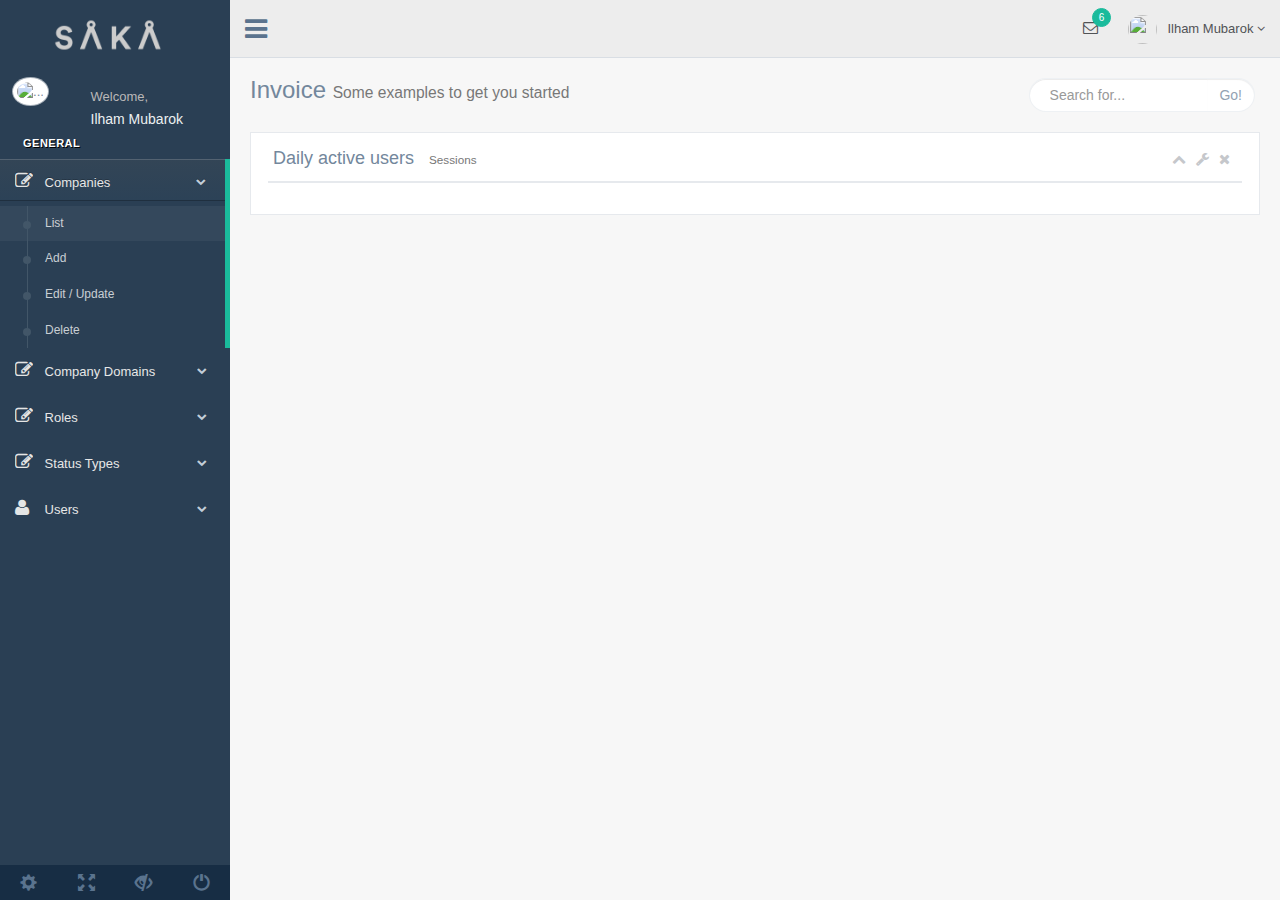
==== commit 891ded0e: "no message" ====
--- a/template/index.html
+++ b/template/index.html
@@ -88,7 +88,7 @@
                 </li>
                 <li><a><i class="fa fa-edit"></i> Company Domains <span class="fa fa-chevron-down"></span></a>
                   <ul class="nav child_menu" style="display: none">
-                    <li><a href="list2.html">List</a>
+                    <li><a href="index2.html">List</a>
                     </li>
                     <li><a href="add2.html">Add</a>
                     </li>
@@ -930,13 +930,13 @@
           </div>
         </div>
         <!-- footer content -->
-        <footer>
+        <!-- <footer>
           <div class="copyright-info">
             <p class="pull-right">Gentelella - Bootstrap Admin Template by <a href="https://colorlib.com">Colorlib</a>
             </p>
           </div>
           <div class="clearfix"></div>
-        </footer>
+        </footer> -->
         <!-- /footer content -->
 
       </div>
--- a/template/css/custom.css
+++ b/template/css/custom.css
@@ -766,11 +766,11 @@
     font-size: 22px;
     width: 100%;
     color: #ECF0F1 !important;
-    margin-left: 0 !important;
+    margin-left: -10px !important;
     line-height: 59px;
     display: block;
-    height: 55px;
-    margin: 0;
+    height: 100px;
+    margin: -20px;
     padding-left: 10px;
 }
 
